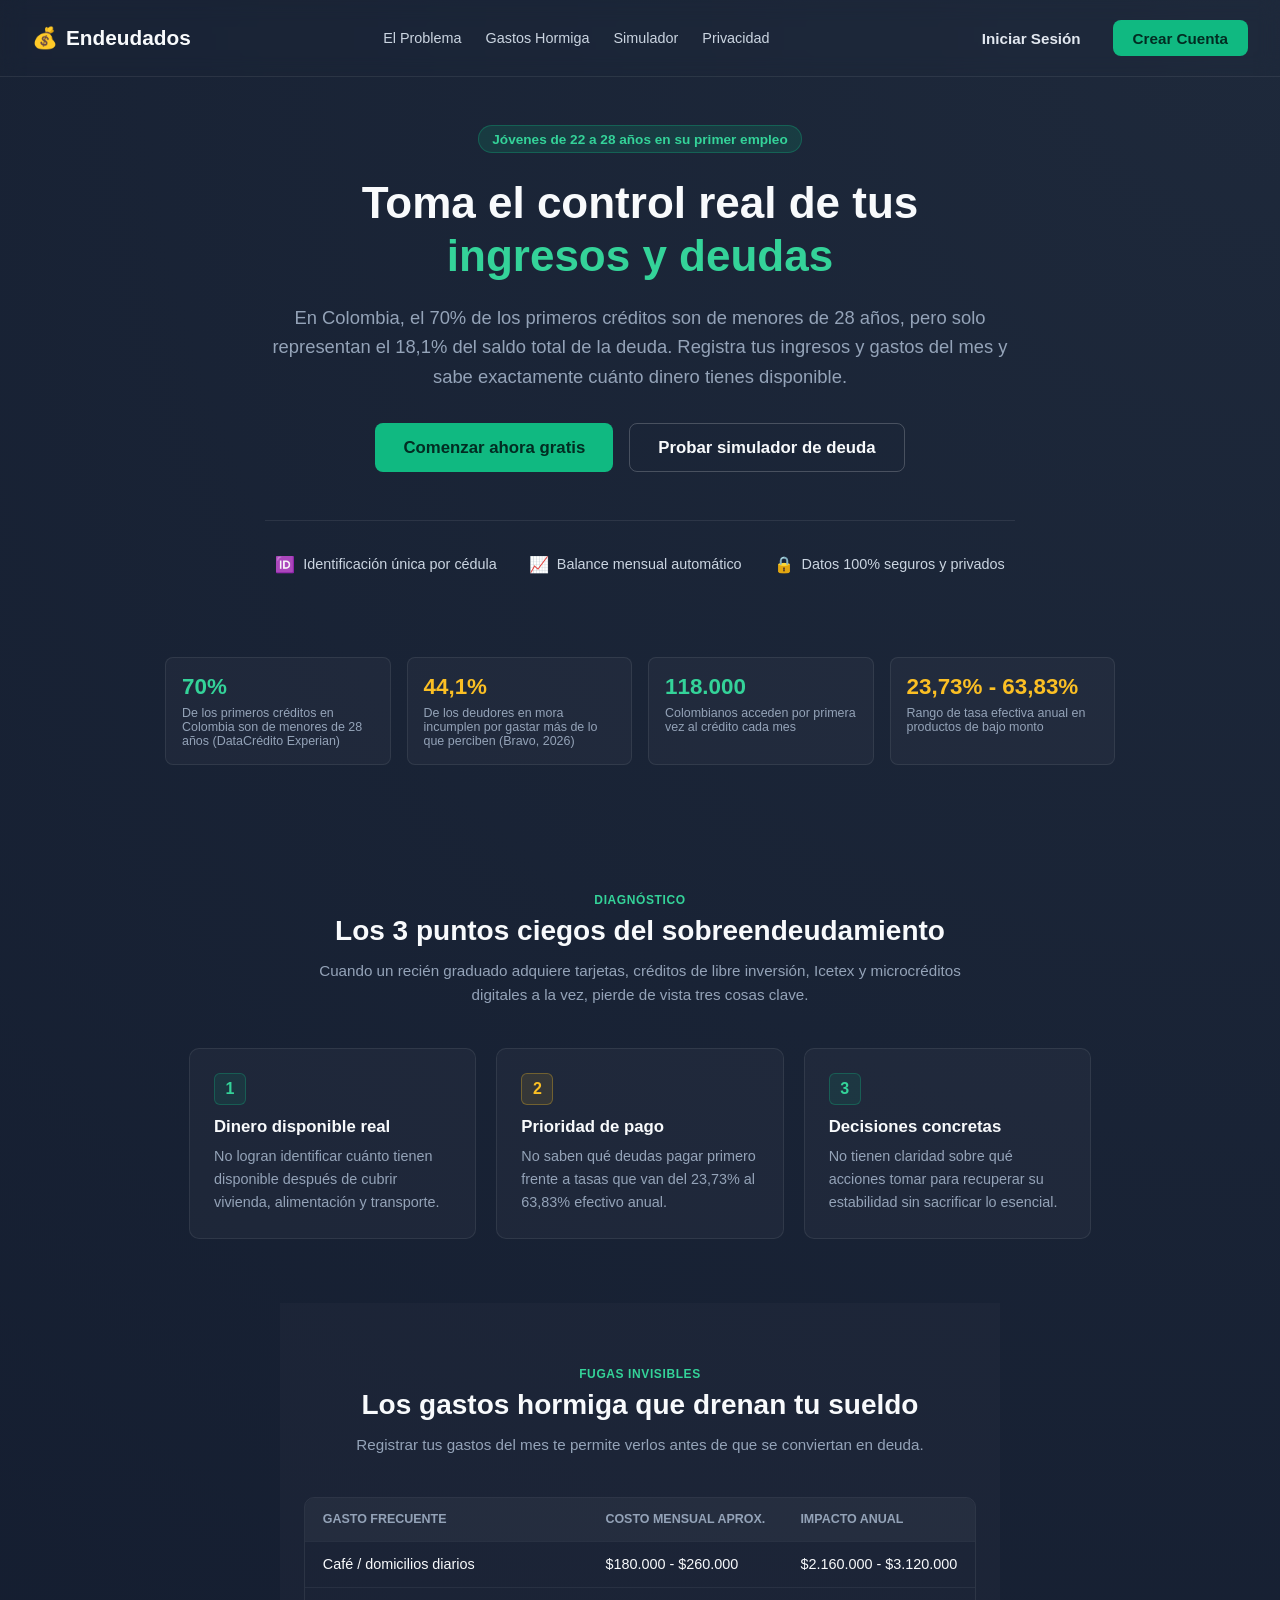
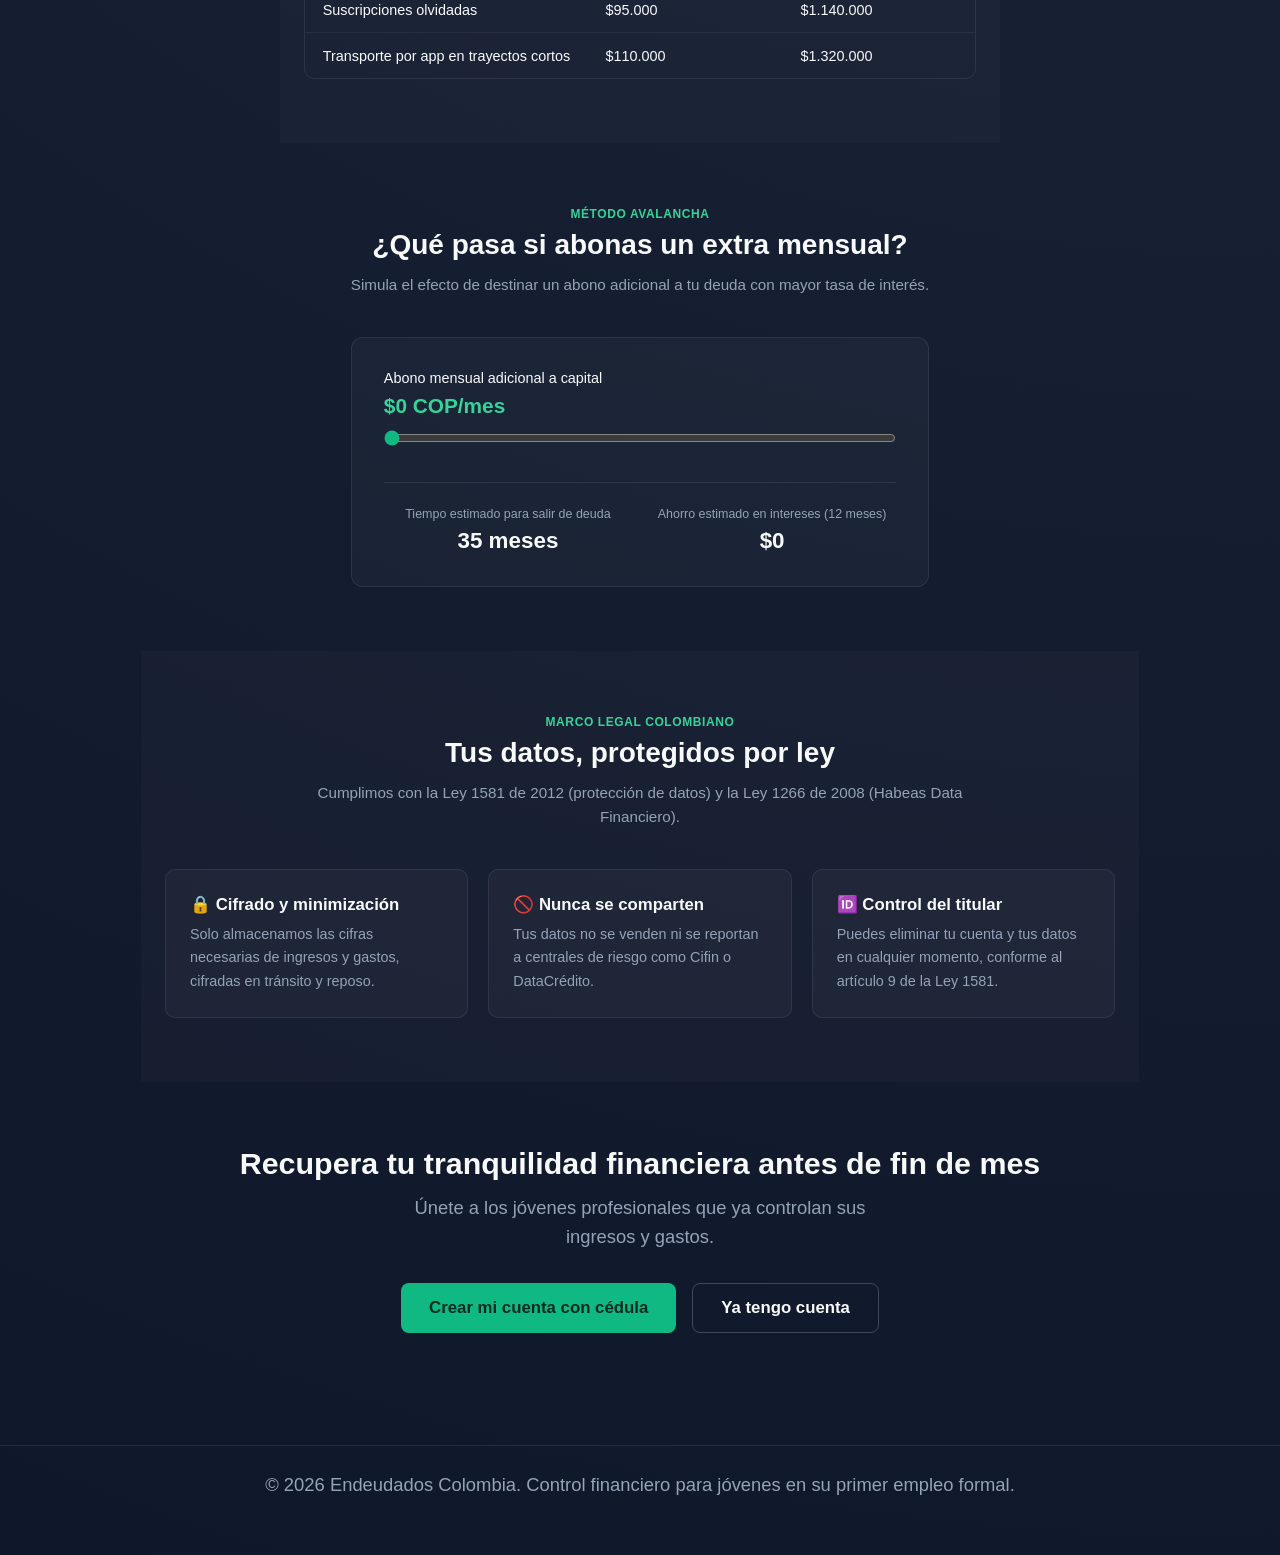
==== index.html @ baa85e95 "archivo auth.js" ====
<!DOCTYPE html>
<html lang="es">
<head>
  <meta charset="UTF-8">
  <meta name="viewport" content="width=device-width, initial-scale=1.0">
  <title>Endeudados - Control de Finanzas Personales</title>
  <link rel="stylesheet" href="styles.css">
</head>
<body>

  <!-- Barra de navegación superior -->
  <header class="navbar">
    <div class="logo">
      <span class="logo-icon">💰</span>
      <span class="logo-text">Endeudados</span>
    </div>
    <nav class="nav-links">
      <a href="#problema">El Problema</a>
      <a href="#gastos-hormiga">Gastos Hormiga</a>
      <a href="#simulador">Simulador</a>
      <a href="#seguridad">Privacidad</a>
    </nav>
    <div class="nav-buttons">
      <a href="login.html" class="btn btn-secondary">Iniciar Sesión</a>
      <a href="login.html" class="btn btn-primary">Crear Cuenta</a>
    </div>
  </header>

  <!-- Hero / Pantalla de bienvenida -->
  <main class="hero-section">
    <div class="hero-content">
      <span class="badge">Jóvenes de 22 a 28 años en su primer empleo</span>
      <h1>Toma el control real de tus <span class="highlight">ingresos y deudas</span></h1>
      <p>En Colombia, el 70% de los primeros créditos son de menores de 28 años, pero solo representan el 18,1% del saldo total de la deuda. Registra tus ingresos y gastos del mes y sabe exactamente cuánto dinero tienes disponible.</p>

      <div class="hero-actions">
        <a href="login.html" class="btn btn-primary btn-large">Comenzar ahora gratis</a>
        <a href="#simulador" class="btn btn-outline btn-large">Probar simulador de deuda</a>
      </div>

      <div class="features-preview">
        <div class="feature-item">
          <span class="feature-icon">🆔</span>
          <p>Identificación única por cédula</p>
        </div>
        <div class="feature-item">
          <span class="feature-icon">📈</span>
          <p>Balance mensual automático</p>
        </div>
        <div class="feature-item">
          <span class="feature-icon">🔒</span>
          <p>Datos 100% seguros y privados</p>
        </div>
      </div>
    </div>
  </main>

  <!-- Estadísticas de contexto -->
  <section class="stats-section">
    <div class="stats-grid">
      <div class="stat-box">
        <span class="stat-num">70%</span>
        <span class="stat-label">De los primeros créditos en Colombia son de menores de 28 años (DataCrédito Experian)</span>
      </div>
      <div class="stat-box">
        <span class="stat-num amber">44,1%</span>
        <span class="stat-label">De los deudores en mora incumplen por gastar más de lo que perciben (Bravo, 2026)</span>
      </div>
      <div class="stat-box">
        <span class="stat-num">118.000</span>
        <span class="stat-label">Colombianos acceden por primera vez al crédito cada mes</span>
      </div>
      <div class="stat-box">
        <span class="stat-num amber">23,73% - 63,83%</span>
        <span class="stat-label">Rango de tasa efectiva anual en productos de bajo monto</span>
      </div>
    </div>
  </section>

  <!-- El Problema: Puntos Ciegos -->
  <section id="problema" class="content-section">
    <div class="section-header">
      <span class="eyebrow">Diagnóstico</span>
      <h2>Los 3 puntos ciegos del sobreendeudamiento</h2>
      <p>Cuando un recién graduado adquiere tarjetas, créditos de libre inversión, Icetex y microcréditos digitales a la vez, pierde de vista tres cosas clave.</p>
    </div>

    <div class="cards-grid">
      <div class="info-card">
        <span class="card-number">1</span>
        <h3>Dinero disponible real</h3>
        <p>No logran identificar cuánto tienen disponible después de cubrir vivienda, alimentación y transporte.</p>
      </div>
      <div class="info-card">
        <span class="card-number amber">2</span>
        <h3>Prioridad de pago</h3>
        <p>No saben qué deudas pagar primero frente a tasas que van del 23,73% al 63,83% efectivo anual.</p>
      </div>
      <div class="info-card">
        <span class="card-number">3</span>
        <h3>Decisiones concretas</h3>
        <p>No tienen claridad sobre qué acciones tomar para recuperar su estabilidad sin sacrificar lo esencial.</p>
      </div>
    </div>
  </section>

  <!-- Gastos Hormiga -->
  <section id="gastos-hormiga" class="content-section alt-bg">
    <div class="section-header">
      <span class="eyebrow">Fugas invisibles</span>
      <h2>Los gastos hormiga que drenan tu sueldo</h2>
      <p>Registrar tus gastos del mes te permite verlos antes de que se conviertan en deuda.</p>
    </div>

    <div class="table-wrapper">
      <table class="hormiga-table">
        <thead>
          <tr>
            <th>Gasto frecuente</th>
            <th>Costo mensual aprox.</th>
            <th>Impacto anual</th>
          </tr>
        </thead>
        <tbody>
          <tr>
            <td>Café / domicilios diarios</td>
            <td>$180.000 - $260.000</td>
            <td>$2.160.000 - $3.120.000</td>
          </tr>
          <tr>
            <td>Suscripciones olvidadas</td>
            <td>$95.000</td>
            <td>$1.140.000</td>
          </tr>
          <tr>
            <td>Transporte por app en trayectos cortos</td>
            <td>$110.000</td>
            <td>$1.320.000</td>
          </tr>
        </tbody>
      </table>
    </div>
  </section>

  <!-- Simulador -->
  <section id="simulador" class="content-section">
    <div class="section-header">
      <span class="eyebrow">Método Avalancha</span>
      <h2>¿Qué pasa si abonas un extra mensual?</h2>
      <p>Simula el efecto de destinar un abono adicional a tu deuda con mayor tasa de interés.</p>
    </div>

    <div class="simulator-card">
      <div class="simulator-control">
        <label for="abono-extra">Abono mensual adicional a capital</label>
        <span id="abono-valor" class="simulator-value">$0 COP/mes</span>
        <input type="range" id="abono-extra" min="0" max="400000" step="25000" value="0">
      </div>

      <div class="simulator-results">
        <div class="result-box">
          <span class="result-label">Tiempo estimado para salir de deuda</span>
          <span id="resultado-meses" class="result-value">24 meses</span>
        </div>
        <div class="result-box">
          <span class="result-label">Ahorro estimado en intereses (12 meses)</span>
          <span id="resultado-ahorro" class="result-value">$0</span>
        </div>
      </div>
    </div>
  </section>

  <!-- Privacidad -->
  <section id="seguridad" class="content-section alt-bg">
    <div class="section-header">
      <span class="eyebrow">Marco legal colombiano</span>
      <h2>Tus datos, protegidos por ley</h2>
      <p>Cumplimos con la Ley 1581 de 2012 (protección de datos) y la Ley 1266 de 2008 (Habeas Data Financiero).</p>
    </div>

    <div class="cards-grid">
      <div class="info-card">
        <h3>🔒 Cifrado y minimización</h3>
        <p>Solo almacenamos las cifras necesarias de ingresos y gastos, cifradas en tránsito y reposo.</p>
      </div>
      <div class="info-card">
        <h3>🚫 Nunca se comparten</h3>
        <p>Tus datos no se venden ni se reportan a centrales de riesgo como Cifin o DataCrédito.</p>
      </div>
      <div class="info-card">
        <h3>🆔 Control del titular</h3>
        <p>Puedes eliminar tu cuenta y tus datos en cualquier momento, conforme al artículo 9 de la Ley 1581.</p>
      </div>
    </div>
  </section>

  <!-- CTA final -->
  <section class="cta-section">
    <h2>Recupera tu tranquilidad financiera antes de fin de mes</h2>
    <p>Únete a los jóvenes profesionales que ya controlan sus ingresos y gastos.</p>
    <div class="hero-actions">
      <a href="login.html" class="btn btn-primary btn-large">Crear mi cuenta con cédula</a>
      <a href="login.html" class="btn btn-outline btn-large">Ya tengo cuenta</a>
    </div>
  </section>

  <!-- Footer -->
  <footer class="footer">
    <p>© 2026 Endeudados Colombia. Control financiero para jóvenes en su primer empleo formal.</p>
  </footer>

  <script src="js/index.js"></script>
</body>
</html>
---- styles.css ----
* {
  margin: 0;
  padding: 0;
  box-sizing: border-box;
  font-family: -apple-system, BlinkMacSystemFont, "Segoe UI", Roboto, Oxygen, Ubuntu, Cantarell, sans-serif;
}

body {
  background: radial-gradient(circle at top right, #1e293b, #0f172a);
  color: #f8fafc;
  min-height: 100vh;
  display: flex;
  flex-direction: column;
}

/* Barra de navegación */
.navbar {
  display: flex;
  justify-content: space-between;
  align-items: center;
  padding: 1.25rem 2rem;
  border-bottom: 1px solid rgba(255, 255, 255, 0.08);
  backdrop-filter: blur(10px);
}

.logo {
  display: flex;
  align-items: center;
  gap: 0.5rem;
  font-weight: 700;
  font-size: 1.3rem;
  color: #f8fafc;
}

.nav-buttons {
  display: flex;
  gap: 0.75rem;
}

/* Botones */
.btn {
  padding: 0.6rem 1.25rem;
  border-radius: 8px;
  font-weight: 600;
  cursor: pointer;
  border: none;
  transition: all 0.2s ease;
  font-size: 0.95rem;
}

.btn-primary {
  background-color: #10b981;
  color: #022c22;
}

.btn-primary:hover {
  background-color: #34d399;
  transform: translateY(-1px);
}

.btn-secondary {
  background-color: transparent;
  color: #e2e8f0;
}

.btn-secondary:hover {
  background-color: rgba(255, 255, 255, 0.05);
}

.btn-outline {
  background-color: transparent;
  border: 1px solid rgba(255, 255, 255, 0.2);
  color: #f8fafc;
}

.btn-outline:hover {
  border-color: #10b981;
  color: #10b981;
}

.btn-large {
  padding: 0.85rem 1.75rem;
  font-size: 1.05rem;
}

.btn-full {
  width: 100%;
  margin-top: 1rem;
}

/* Hero Section */
.hero-section {
  flex: 1;
  display: flex;
  justify-content: center;
  align-items: center;
  text-align: center;
  padding: 3rem 1.5rem;
}

.hero-content {
  max-width: 750px;
}

.badge {
  display: inline-block;
  background: rgba(16, 185, 129, 0.15);
  color: #34d399;
  border: 1px solid rgba(16, 185, 129, 0.3);
  padding: 0.35rem 0.85rem;
  border-radius: 50px;
  font-size: 0.85rem;
  font-weight: 600;
  margin-bottom: 1.5rem;
}

h1 {
  font-size: 2.75rem;
  line-height: 1.2;
  margin-bottom: 1.25rem;
  font-weight: 800;
}

.highlight {
  color: #34d399;
}

p {
  color: #94a3b8;
  font-size: 1.15rem;
  line-height: 1.6;
  margin-bottom: 2rem;
}

.hero-actions {
  display: flex;
  gap: 1rem;
  justify-content: center;
  margin-bottom: 3rem;
  flex-wrap: wrap;
}

/* Features preview */
.features-preview {
  display: flex;
  justify-content: center;
  gap: 2rem;
  border-top: 1px solid rgba(255, 255, 255, 0.08);
  padding-top: 2rem;
  flex-wrap: wrap;
}

.feature-item {
  display: flex;
  align-items: center;
  gap: 0.5rem;
}

.feature-item p {
  font-size: 0.9rem;
  margin: 0;
  color: #cbd5e1;
}

/* Modal de Autenticación */
.modal-overlay {
  position: fixed;
  top: 0;
  left: 0;
  width: 100%;
  height: 100%;
  background: rgba(0, 0, 0, 0.7);
  backdrop-filter: blur(5px);
  display: flex;
  justify-content: center;
  align-items: center;
  z-index: 100;
}

.modal-card {
  background: #1e293b;
  border: 1px solid rgba(255, 255, 255, 0.1);
  padding: 2rem;
  border-radius: 12px;
  width: 100%;
  max-width: 420px;
  position: relative;
  box-shadow: 0 20px 25px -5px rgba(0, 0, 0, 0.5);
}

.btn-close {
  position: absolute;
  top: 1rem;
  right: 1.2rem;
  background: transparent;
  border: none;
  color: #94a3b8;
  font-size: 1.5rem;
  cursor: pointer;
}

.modal-tabs {
  display: flex;
  border-bottom: 1px solid rgba(255, 255, 255, 0.1);
  margin-bottom: 1.5rem;
}

.tab-btn {
  flex: 1;
  background: transparent;
  border: none;
  padding: 0.75rem;
  color: #94a3b8;
  font-weight: 600;
  cursor: pointer;
  border-bottom: 2px solid transparent;
}

.tab-btn.active {
  color: #34d399;
  border-bottom-color: #34d399;
}

.form-group {
  margin-bottom: 1rem;
  text-align: left;
}

.form-group label {
  display: block;
  font-size: 0.85rem;
  color: #cbd5e1;
  margin-bottom: 0.4rem;
}

.form-group input {
  width: 100%;
  padding: 0.65rem 0.85rem;
  background: #0f172a;
  border: 1px solid rgba(255, 255, 255, 0.15);
  border-radius: 6px;
  color: #fff;
  outline: none;
}

.form-group input:focus {
  border-color: #34d399;
}

.error-msg {
  color: #f87171;
  font-size: 0.85rem;
  margin-top: 0.75rem;
  text-align: center;
}

.hidden {
  display: none !important;
}
/* Estilos para la página de login completa */
.auth-page {
  display: flex;
  justify-content: center;
  align-items: center;
  min-height: 100vh;
}

.auth-container {
  margin: auto;
}

.back-link {
  display: inline-block;
  color: #94a3b8;
  text-decoration: none;
  font-size: 0.85rem;
  margin-bottom: 1rem;
}

.back-link:hover {
  color: #34d399;
}

a.btn {
  text-decoration: none;
  display: inline-flex;
  align-items: center;
  justify-content: center;
}
/* Nav links */
.nav-links {
  display: none;
  gap: 1.5rem;
  font-size: 0.9rem;
}
.nav-links a { color: #cbd5e1; text-decoration: none; }
.nav-links a:hover { color: #34d399; }
@media (min-width: 900px) { .nav-links { display: flex; } }

/* Stats */
.stats-section { padding: 2rem 1.5rem 4rem; }
.stats-grid {
  display: grid;
  grid-template-columns: repeat(2, 1fr);
  gap: 1rem;
  max-width: 950px;
  margin: 0 auto;
}
@media (min-width: 768px) { .stats-grid { grid-template-columns: repeat(4, 1fr); } }
.stat-box {
  padding: 1rem;
  background: rgba(255,255,255,0.03);
  border: 1px solid rgba(255,255,255,0.08);
  border-radius: 8px;
}
.stat-num { display: block; font-size: 1.4rem; font-weight: 800; color: #34d399; }
.stat-num.amber { color: #fbbf24; }
.stat-label { font-size: 0.78rem; color: #94a3b8; display: block; margin-top: 0.4rem; }

/* Content sections */
.content-section { padding: 4rem 1.5rem; max-width: 950px; margin: 0 auto; }
.alt-bg { background: rgba(255,255,255,0.02); max-width: 100%; }
.alt-bg > * { max-width: 950px; margin-left: auto; margin-right: auto; }
.section-header { text-align: center; max-width: 650px; margin: 0 auto 2.5rem; }
.eyebrow {
  display: block;
  font-size: 0.75rem;
  text-transform: uppercase;
  letter-spacing: 0.05em;
  color: #34d399;
  font-weight: 700;
  margin-bottom: 0.5rem;
}
.section-header h2 { font-size: 1.75rem; margin-bottom: 0.75rem; }
.section-header p { font-size: 0.95rem; margin-bottom: 0; }

/* Cards */
.cards-grid { display: grid; gap: 1.25rem; }
@media (min-width: 768px) { .cards-grid { grid-template-columns: repeat(3, 1fr); } }
.info-card {
  background: rgba(255,255,255,0.03);
  border: 1px solid rgba(255,255,255,0.08);
  border-radius: 10px;
  padding: 1.5rem;
}
.card-number {
  display: inline-flex;
  align-items: center;
  justify-content: center;
  width: 32px; height: 32px;
  background: rgba(16,185,129,0.1);
  border: 1px solid rgba(16,185,129,0.3);
  color: #34d399;
  border-radius: 6px;
  font-weight: 700;
  margin-bottom: 0.75rem;
}
.card-number.amber { background: rgba(251,191,36,0.1); border-color: rgba(251,191,36,0.3); color: #fbbf24; }
.info-card h3 { font-size: 1.05rem; margin-bottom: 0.5rem; }
.info-card p { font-size: 0.9rem; margin-bottom: 0; }

/* Tabla gastos hormiga */
.table-wrapper { overflow-x: auto; border: 1px solid rgba(255,255,255,0.08); border-radius: 10px; }
.hormiga-table { width: 100%; border-collapse: collapse; font-size: 0.9rem; }
.hormiga-table th, .hormiga-table td { padding: 0.9rem 1.1rem; text-align: left; }
.hormiga-table thead { background: rgba(255,255,255,0.04); font-size: 0.78rem; text-transform: uppercase; color: #94a3b8; }
.hormiga-table tbody tr { border-top: 1px solid rgba(255,255,255,0.06); }

/* Simulador */
.simulator-card {
  background: rgba(255,255,255,0.03);
  border: 1px solid rgba(255,255,255,0.08);
  border-radius: 12px;
  padding: 2rem;
}
.simulator-control label { display: block; font-size: 0.9rem; margin-bottom: 0.5rem; }
.simulator-value { display: block; font-size: 1.3rem; font-weight: 800; color: #34d399; margin-bottom: 0.75rem; }
.simulator-control input[type="range"] { width: 100%; accent-color: #10b981; }
.simulator-results {
  display: grid;
  grid-template-columns: 1fr 1fr;
  gap: 1rem;
  margin-top: 2rem;
  padding-top: 1.5rem;
  border-top: 1px solid rgba(255,255,255,0.08);
}
.result-box { text-align: center; }
.result-label { display: block; font-size: 0.78rem; color: #94a3b8; margin-bottom: 0.4rem; }
.result-value { font-size: 1.4rem; font-weight: 800; color: #f8fafc; }

/* CTA final */
.cta-section { text-align: center; padding: 4rem 1.5rem; }
.cta-section h2 { font-size: 1.9rem; margin-bottom: 0.75rem; }
.cta-section p { max-width: 500px; margin: 0 auto 2rem; }

/* Footer */
.footer {
  text-align: center;
  padding: 1.5rem;
  font-size: 0.8rem;
  color: #94a3b8;
  border-top: 1px solid rgba(255,255,255,0.08);
}
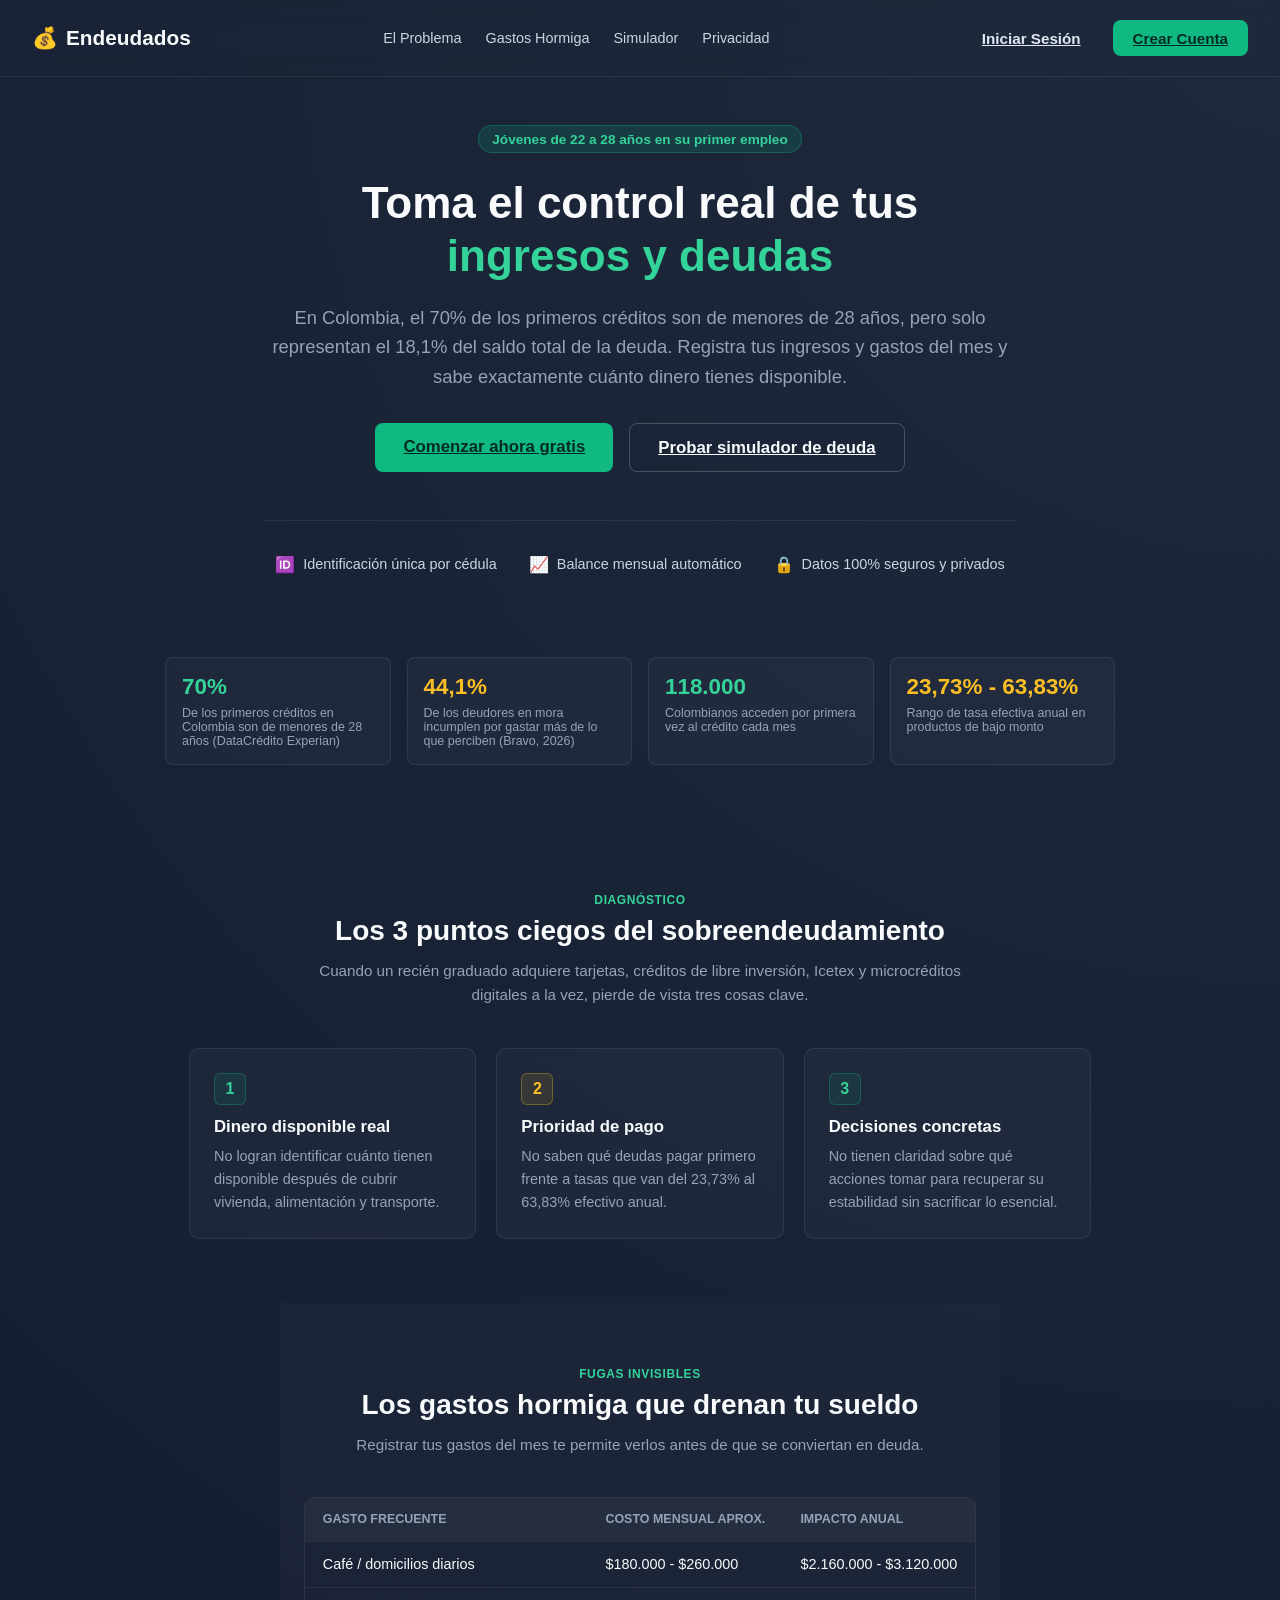
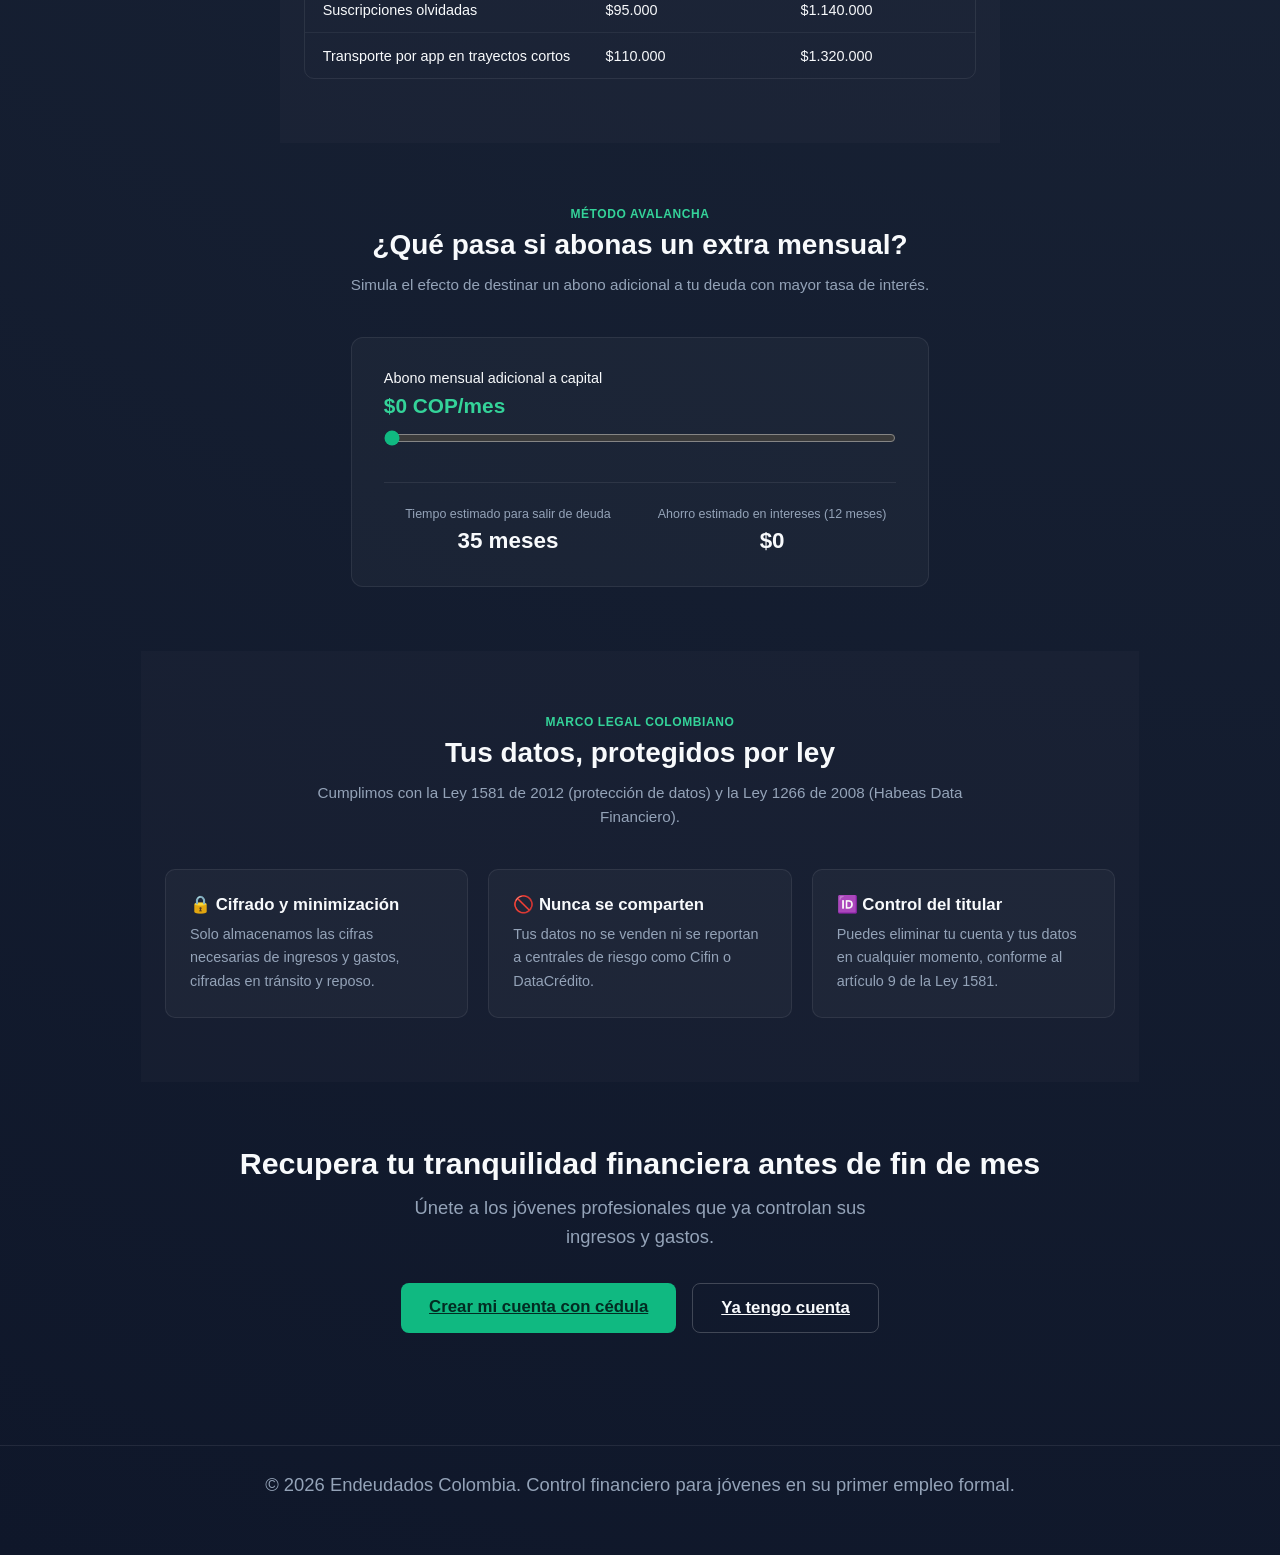
==== commit 8b79a108: "Mejor Estructura" ====
--- a/index.html
+++ b/index.html
@@ -4,7 +4,7 @@
   <meta charset="UTF-8">
   <meta name="viewport" content="width=device-width, initial-scale=1.0">
   <title>Endeudados - Control de Finanzas Personales</title>
-  <link rel="stylesheet" href="styles.css">
+  <link rel="stylesheet" href="index.css">
 </head>
 <body>
 
@@ -21,8 +21,8 @@
       <a href="#seguridad">Privacidad</a>
     </nav>
     <div class="nav-buttons">
-      <a href="login.html" class="btn btn-secondary">Iniciar Sesión</a>
-      <a href="login.html" class="btn btn-primary">Crear Cuenta</a>
+      <a href="LoginRegistro/loRe.html" class="btn btn-secondary">Iniciar Sesión</a>
+      <a href="LoginRegistro/loRe.html" class="btn btn-primary">Crear Cuenta</a>
     </div>
   </header>
 
@@ -34,7 +34,7 @@
       <p>En Colombia, el 70% de los primeros créditos son de menores de 28 años, pero solo representan el 18,1% del saldo total de la deuda. Registra tus ingresos y gastos del mes y sabe exactamente cuánto dinero tienes disponible.</p>
 
       <div class="hero-actions">
-        <a href="login.html" class="btn btn-primary btn-large">Comenzar ahora gratis</a>
+        <a href="LoginRegistro/loRe.html" class="btn btn-primary btn-large">Comenzar ahora gratis</a>
         <a href="#simulador" class="btn btn-outline btn-large">Probar simulador de deuda</a>
       </div>
 
@@ -199,8 +199,8 @@
     <h2>Recupera tu tranquilidad financiera antes de fin de mes</h2>
     <p>Únete a los jóvenes profesionales que ya controlan sus ingresos y gastos.</p>
     <div class="hero-actions">
-      <a href="login.html" class="btn btn-primary btn-large">Crear mi cuenta con cédula</a>
-      <a href="login.html" class="btn btn-outline btn-large">Ya tengo cuenta</a>
+      <a href="LoginRegistro/loRe.html" class="btn btn-primary btn-large">Crear mi cuenta con cédula</a>
+      <a href="LoginRegistro/loRe.html" class="btn btn-outline btn-large">Ya tengo cuenta</a>
     </div>
   </section>
 
@@ -209,6 +209,6 @@
     <p>© 2026 Endeudados Colombia. Control financiero para jóvenes en su primer empleo formal.</p>
   </footer>
 
-  <script src="js/index.js"></script>
+  <script src="index.js"></script>
 </body>
 </html>
--- a/index.css
+++ b/index.css
@@ -0,0 +1,374 @@
+* {
+  margin: 0;
+  padding: 0;
+  box-sizing: border-box;
+  font-family: -apple-system, BlinkMacSystemFont, "Segoe UI", Roboto, Oxygen, Ubuntu, Cantarell, sans-serif;
+}
+
+body {
+  background: radial-gradient(circle at top right, #1e293b, #0f172a);
+  color: #f8fafc;
+  min-height: 100vh;
+  display: flex;
+  flex-direction: column;
+}
+
+/* Barra de navegación */
+.navbar {
+  display: flex;
+  justify-content: space-between;
+  align-items: center;
+  padding: 1.25rem 2rem;
+  border-bottom: 1px solid rgba(255, 255, 255, 0.08);
+  backdrop-filter: blur(10px);
+}
+
+.logo {
+  display: flex;
+  align-items: center;
+  gap: 0.5rem;
+  font-weight: 700;
+  font-size: 1.3rem;
+  color: #f8fafc;
+}
+
+.nav-buttons {
+  display: flex;
+  gap: 0.75rem;
+}
+
+/* Botones */
+.btn {
+  padding: 0.6rem 1.25rem;
+  border-radius: 8px;
+  font-weight: 600;
+  cursor: pointer;
+  border: none;
+  transition: all 0.2s ease;
+  font-size: 0.95rem;
+}
+
+.btn-primary {
+  background-color: #10b981;
+  color: #022c22;
+}
+
+.btn-primary:hover {
+  background-color: #34d399;
+  transform: translateY(-1px);
+}
+
+.btn-secondary {
+  background-color: transparent;
+  color: #e2e8f0;
+}
+
+.btn-secondary:hover {
+  background-color: rgba(255, 255, 255, 0.05);
+}
+
+.btn-outline {
+  background-color: transparent;
+  border: 1px solid rgba(255, 255, 255, 0.2);
+  color: #f8fafc;
+}
+
+.btn-outline:hover {
+  border-color: #10b981;
+  color: #10b981;
+}
+
+.btn-large {
+  padding: 0.85rem 1.75rem;
+  font-size: 1.05rem;
+}
+
+.btn-full {
+  width: 100%;
+  margin-top: 1rem;
+}
+
+/* Hero Section */
+.hero-section {
+  flex: 1;
+  display: flex;
+  justify-content: center;
+  align-items: center;
+  text-align: center;
+  padding: 3rem 1.5rem;
+}
+
+.hero-content {
+  max-width: 750px;
+}
+
+.badge {
+  display: inline-block;
+  background: rgba(16, 185, 129, 0.15);
+  color: #34d399;
+  border: 1px solid rgba(16, 185, 129, 0.3);
+  padding: 0.35rem 0.85rem;
+  border-radius: 50px;
+  font-size: 0.85rem;
+  font-weight: 600;
+  margin-bottom: 1.5rem;
+}
+
+h1 {
+  font-size: 2.75rem;
+  line-height: 1.2;
+  margin-bottom: 1.25rem;
+  font-weight: 800;
+}
+
+.highlight {
+  color: #34d399;
+}
+
+p {
+  color: #94a3b8;
+  font-size: 1.15rem;
+  line-height: 1.6;
+  margin-bottom: 2rem;
+}
+
+.hero-actions {
+  display: flex;
+  gap: 1rem;
+  justify-content: center;
+  margin-bottom: 3rem;
+  flex-wrap: wrap;
+}
+
+/* Features preview */
+.features-preview {
+  display: flex;
+  justify-content: center;
+  gap: 2rem;
+  border-top: 1px solid rgba(255, 255, 255, 0.08);
+  padding-top: 2rem;
+  flex-wrap: wrap;
+}
+
+.feature-item {
+  display: flex;
+  align-items: center;
+  gap: 0.5rem;
+}
+
+.feature-item p {
+  font-size: 0.9rem;
+  margin: 0;
+  color: #cbd5e1;
+}
+
+/* Modal de Autenticación */
+.modal-overlay {
+  position: fixed;
+  top: 0;
+  left: 0;
+  width: 100%;
+  height: 100%;
+  background: rgba(0, 0, 0, 0.7);
+  backdrop-filter: blur(5px);
+  display: flex;
+  justify-content: center;
+  align-items: center;
+  z-index: 100;
+}
+
+.modal-card {
+  background: #1e293b;
+  border: 1px solid rgba(255, 255, 255, 0.1);
+  padding: 2rem;
+  border-radius: 12px;
+  width: 100%;
+  max-width: 420px;
+  position: relative;
+  box-shadow: 0 20px 25px -5px rgba(0, 0, 0, 0.5);
+}
+
+.btn-close {
+  position: absolute;
+  top: 1rem;
+  right: 1.2rem;
+  background: transparent;
+  border: none;
+  color: #94a3b8;
+  font-size: 1.5rem;
+  cursor: pointer;
+}
+
+.modal-tabs {
+  display: flex;
+  border-bottom: 1px solid rgba(255, 255, 255, 0.1);
+  margin-bottom: 1.5rem;
+}
+
+.tab-btn {
+  flex: 1;
+  background: transparent;
+  border: none;
+  padding: 0.75rem;
+  color: #94a3b8;
+  font-weight: 600;
+  cursor: pointer;
+  border-bottom: 2px solid transparent;
+}
+
+.tab-btn.active {
+  color: #34d399;
+  border-bottom-color: #34d399;
+}
+
+.form-group {
+  margin-bottom: 1rem;
+  text-align: left;
+}
+
+.form-group label {
+  display: block;
+  font-size: 0.85rem;
+  color: #cbd5e1;
+  margin-bottom: 0.4rem;
+}
+
+.form-group input {
+  width: 100%;
+  padding: 0.65rem 0.85rem;
+  background: #0f172a;
+  border: 1px solid rgba(255, 255, 255, 0.15);
+  border-radius: 6px;
+  color: #fff;
+  outline: none;
+}
+
+.form-group input:focus {
+  border-color: #34d399;
+}
+
+.error-msg {
+  color: #f87171;
+  font-size: 0.85rem;
+  margin-top: 0.75rem;
+  text-align: center;
+}
+
+.hidden {
+  display: none !important;
+}
+
+/* Nav links */
+.nav-links {
+  display: none;
+  gap: 1.5rem;
+  font-size: 0.9rem;
+}
+.nav-links a { color: #cbd5e1; text-decoration: none; }
+.nav-links a:hover { color: #34d399; }
+@media (min-width: 900px) { .nav-links { display: flex; } }
+
+/* Stats */
+.stats-section { padding: 2rem 1.5rem 4rem; }
+.stats-grid {
+  display: grid;
+  grid-template-columns: repeat(2, 1fr);
+  gap: 1rem;
+  max-width: 950px;
+  margin: 0 auto;
+}
+@media (min-width: 768px) { .stats-grid { grid-template-columns: repeat(4, 1fr); } }
+.stat-box {
+  padding: 1rem;
+  background: rgba(255,255,255,0.03);
+  border: 1px solid rgba(255,255,255,0.08);
+  border-radius: 8px;
+}
+.stat-num { display: block; font-size: 1.4rem; font-weight: 800; color: #34d399; }
+.stat-num.amber { color: #fbbf24; }
+.stat-label { font-size: 0.78rem; color: #94a3b8; display: block; margin-top: 0.4rem; }
+
+/* Content sections */
+.content-section { padding: 4rem 1.5rem; max-width: 950px; margin: 0 auto; }
+.alt-bg { background: rgba(255,255,255,0.02); max-width: 100%; }
+.alt-bg > * { max-width: 950px; margin-left: auto; margin-right: auto; }
+.section-header { text-align: center; max-width: 650px; margin: 0 auto 2.5rem; }
+.eyebrow {
+  display: block;
+  font-size: 0.75rem;
+  text-transform: uppercase;
+  letter-spacing: 0.05em;
+  color: #34d399;
+  font-weight: 700;
+  margin-bottom: 0.5rem;
+}
+.section-header h2 { font-size: 1.75rem; margin-bottom: 0.75rem; }
+.section-header p { font-size: 0.95rem; margin-bottom: 0; }
+
+/* Cards */
+.cards-grid { display: grid; gap: 1.25rem; }
+@media (min-width: 768px) { .cards-grid { grid-template-columns: repeat(3, 1fr); } }
+.info-card {
+  background: rgba(255,255,255,0.03);
+  border: 1px solid rgba(255,255,255,0.08);
+  border-radius: 10px;
+  padding: 1.5rem;
+}
+.card-number {
+  display: inline-flex;
+  align-items: center;
+  justify-content: center;
+  width: 32px; height: 32px;
+  background: rgba(16,185,129,0.1);
+  border: 1px solid rgba(16,185,129,0.3);
+  color: #34d399;
+  border-radius: 6px;
+  font-weight: 700;
+  margin-bottom: 0.75rem;
+}
+.card-number.amber { background: rgba(251,191,36,0.1); border-color: rgba(251,191,36,0.3); color: #fbbf24; }
+.info-card h3 { font-size: 1.05rem; margin-bottom: 0.5rem; }
+.info-card p { font-size: 0.9rem; margin-bottom: 0; }
+
+/* Tabla gastos hormiga */
+.table-wrapper { overflow-x: auto; border: 1px solid rgba(255,255,255,0.08); border-radius: 10px; }
+.hormiga-table { width: 100%; border-collapse: collapse; font-size: 0.9rem; }
+.hormiga-table th, .hormiga-table td { padding: 0.9rem 1.1rem; text-align: left; }
+.hormiga-table thead { background: rgba(255,255,255,0.04); font-size: 0.78rem; text-transform: uppercase; color: #94a3b8; }
+.hormiga-table tbody tr { border-top: 1px solid rgba(255,255,255,0.06); }
+
+/* Simulador */
+.simulator-card {
+  background: rgba(255,255,255,0.03);
+  border: 1px solid rgba(255,255,255,0.08);
+  border-radius: 12px;
+  padding: 2rem;
+}
+.simulator-control label { display: block; font-size: 0.9rem; margin-bottom: 0.5rem; }
+.simulator-value { display: block; font-size: 1.3rem; font-weight: 800; color: #34d399; margin-bottom: 0.75rem; }
+.simulator-control input[type="range"] { width: 100%; accent-color: #10b981; }
+.simulator-results {
+  display: grid;
+  grid-template-columns: 1fr 1fr;
+  gap: 1rem;
+  margin-top: 2rem;
+  padding-top: 1.5rem;
+  border-top: 1px solid rgba(255,255,255,0.08);
+}
+.result-box { text-align: center; }
+.result-label { display: block; font-size: 0.78rem; color: #94a3b8; margin-bottom: 0.4rem; }
+.result-value { font-size: 1.4rem; font-weight: 800; color: #f8fafc; }
+
+/* CTA final */
+.cta-section { text-align: center; padding: 4rem 1.5rem; }
+.cta-section h2 { font-size: 1.9rem; margin-bottom: 0.75rem; }
+.cta-section p { max-width: 500px; margin: 0 auto 2rem; }
+
+/* Footer */
+.footer {
+  text-align: center;
+  padding: 1.5rem;
+  font-size: 0.8rem;
+  color: #94a3b8;
+  border-top: 1px solid rgba(255,255,255,0.08);
+}
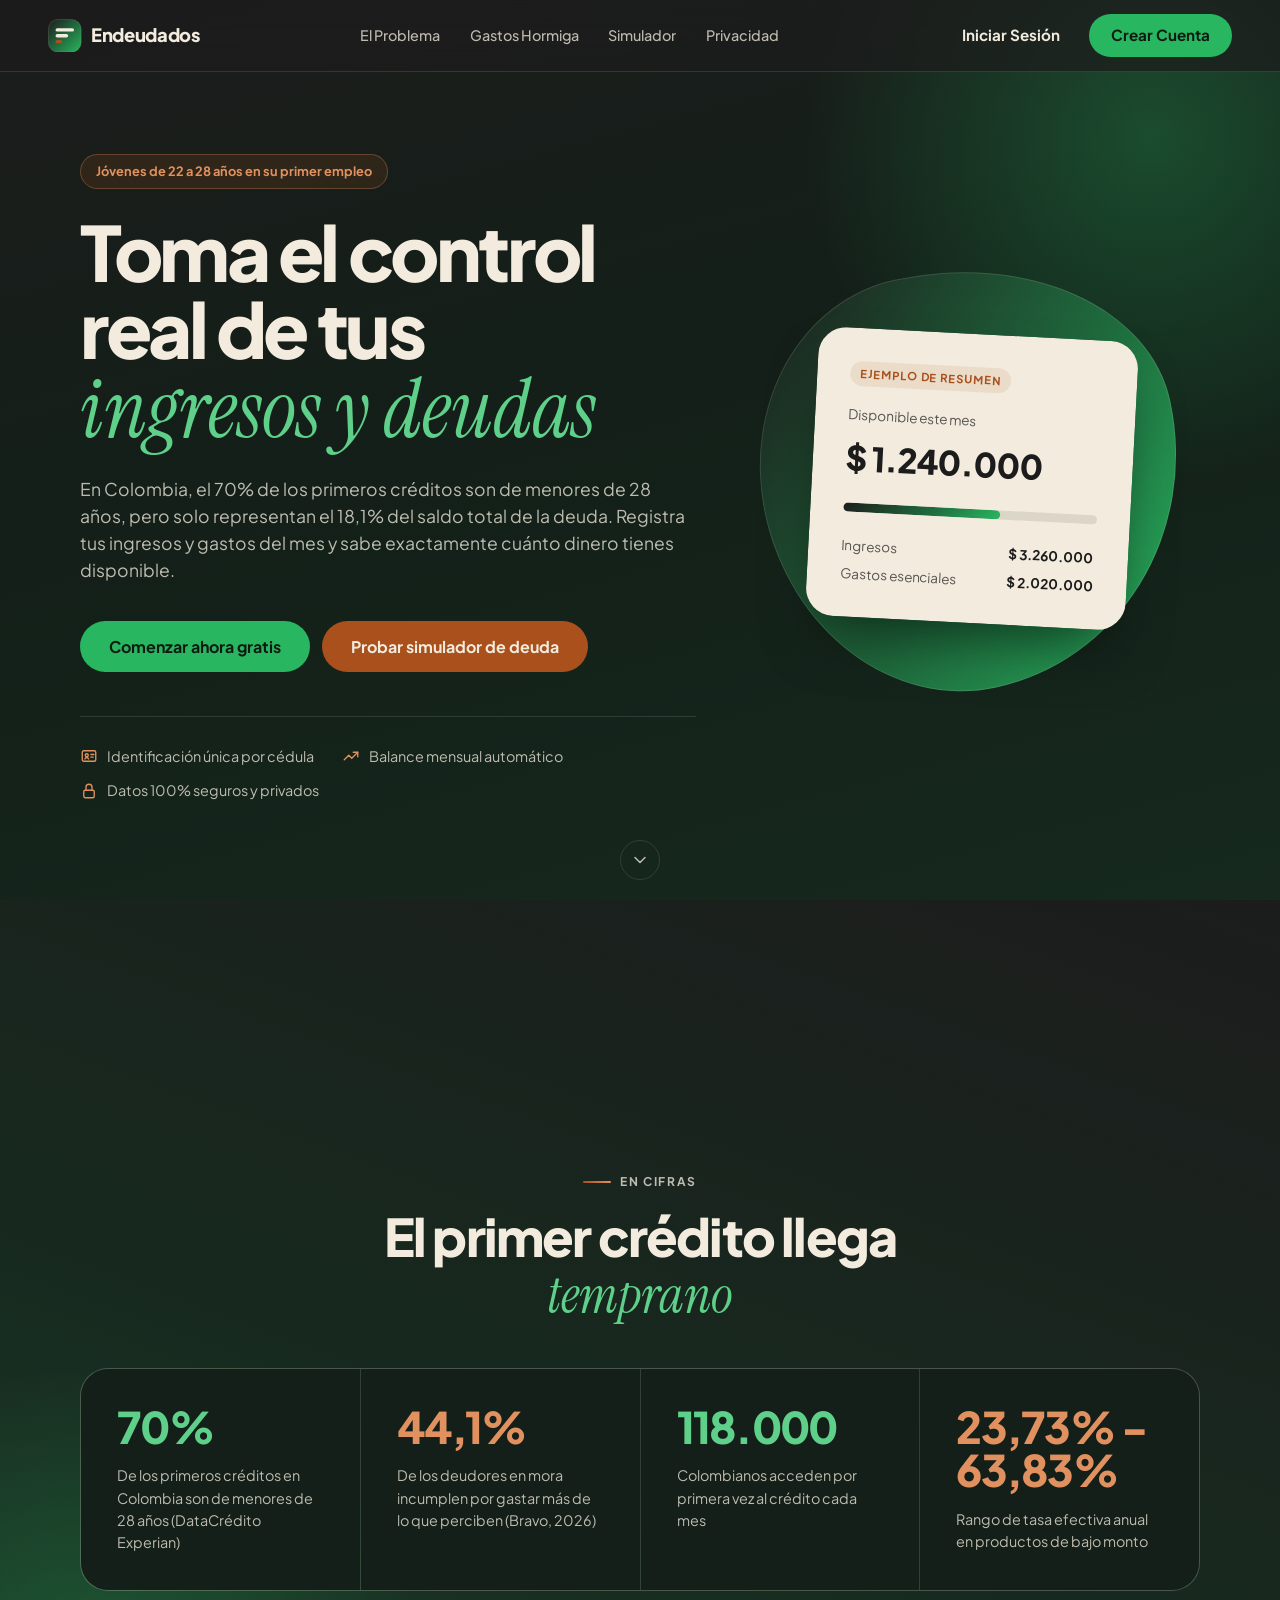
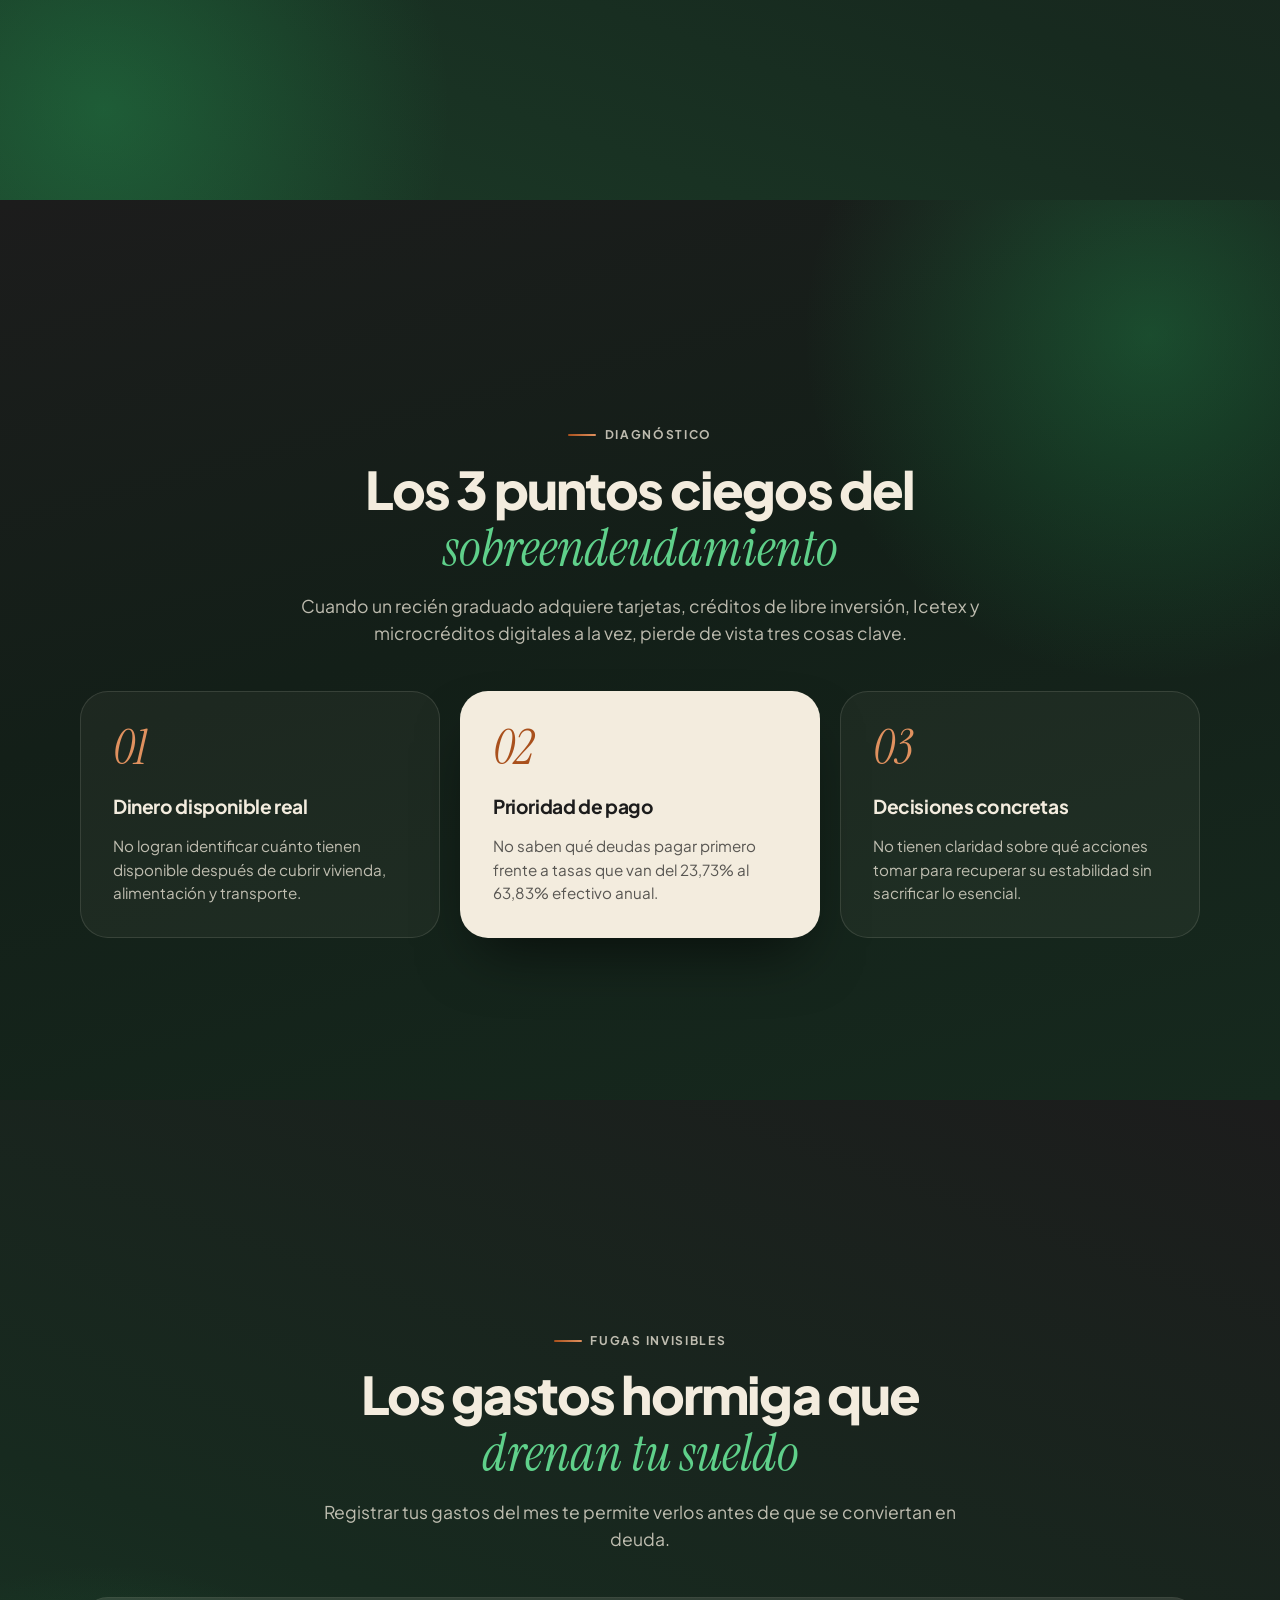
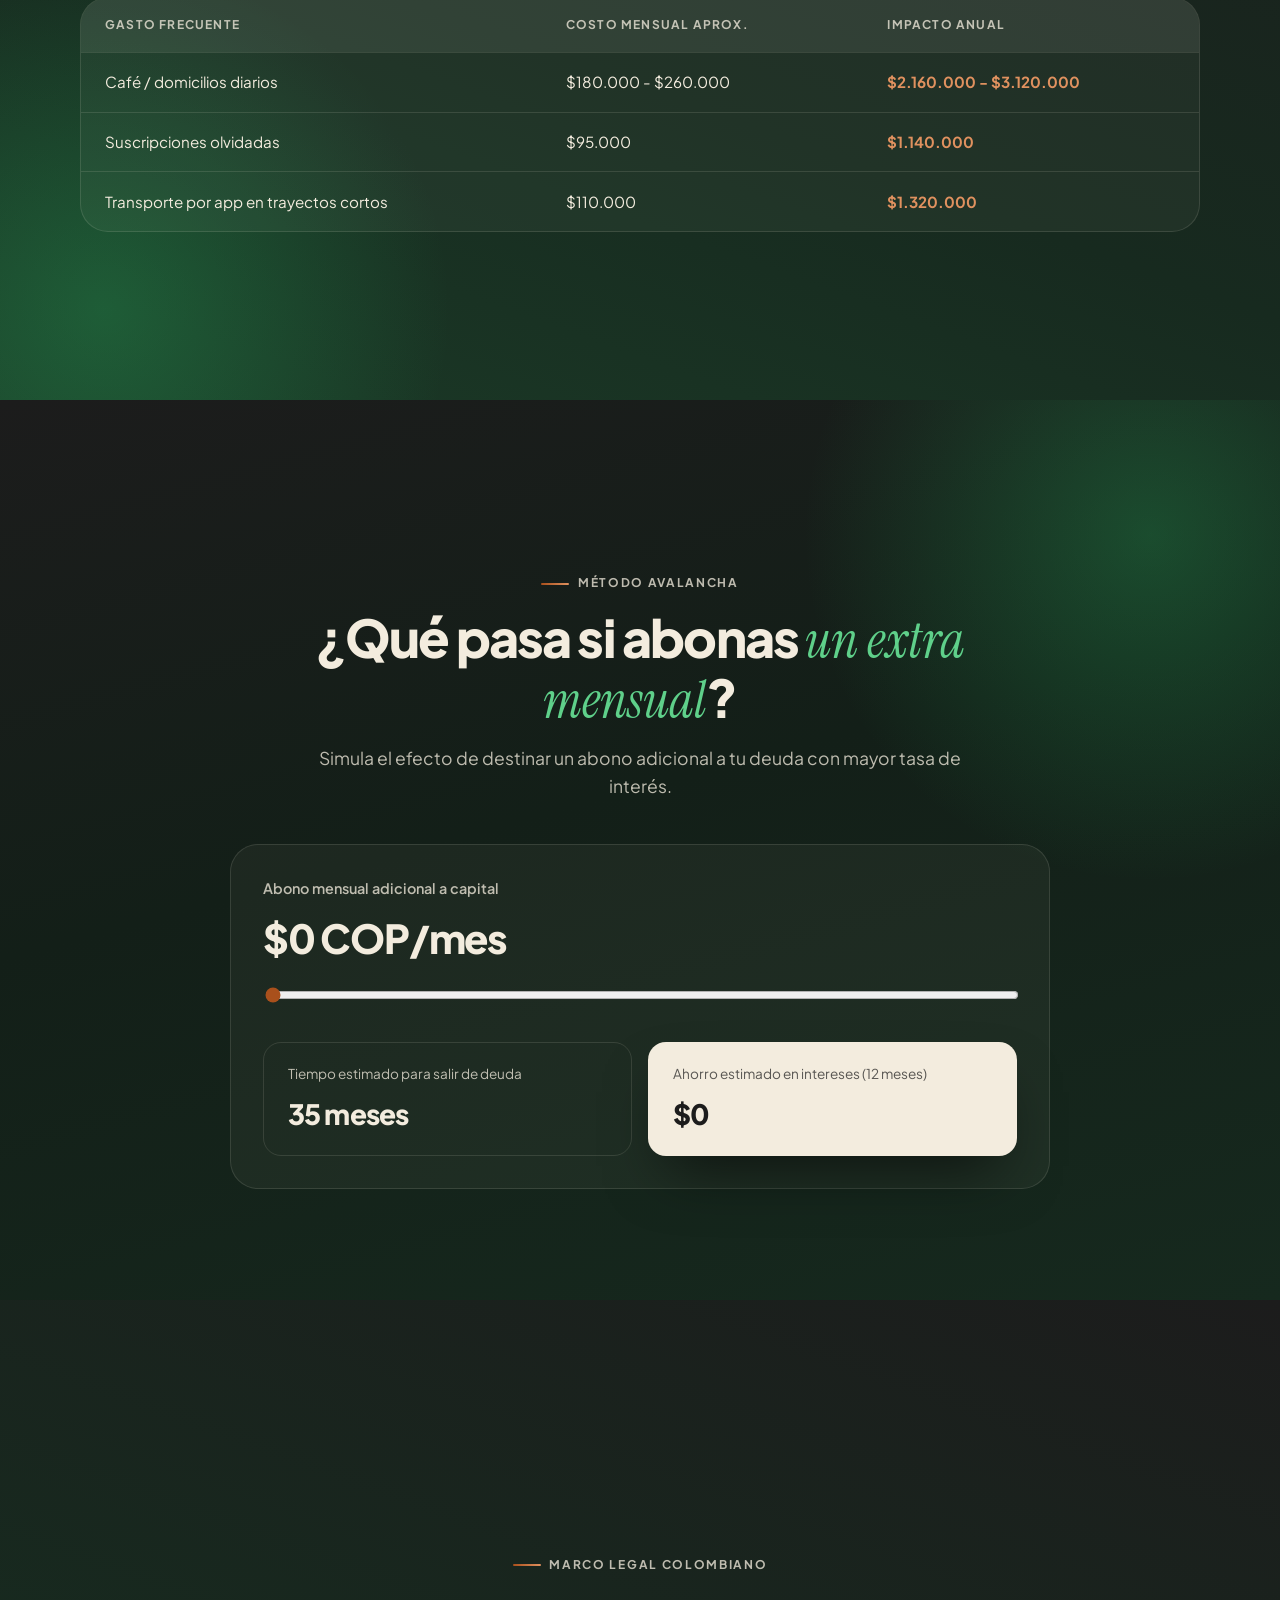
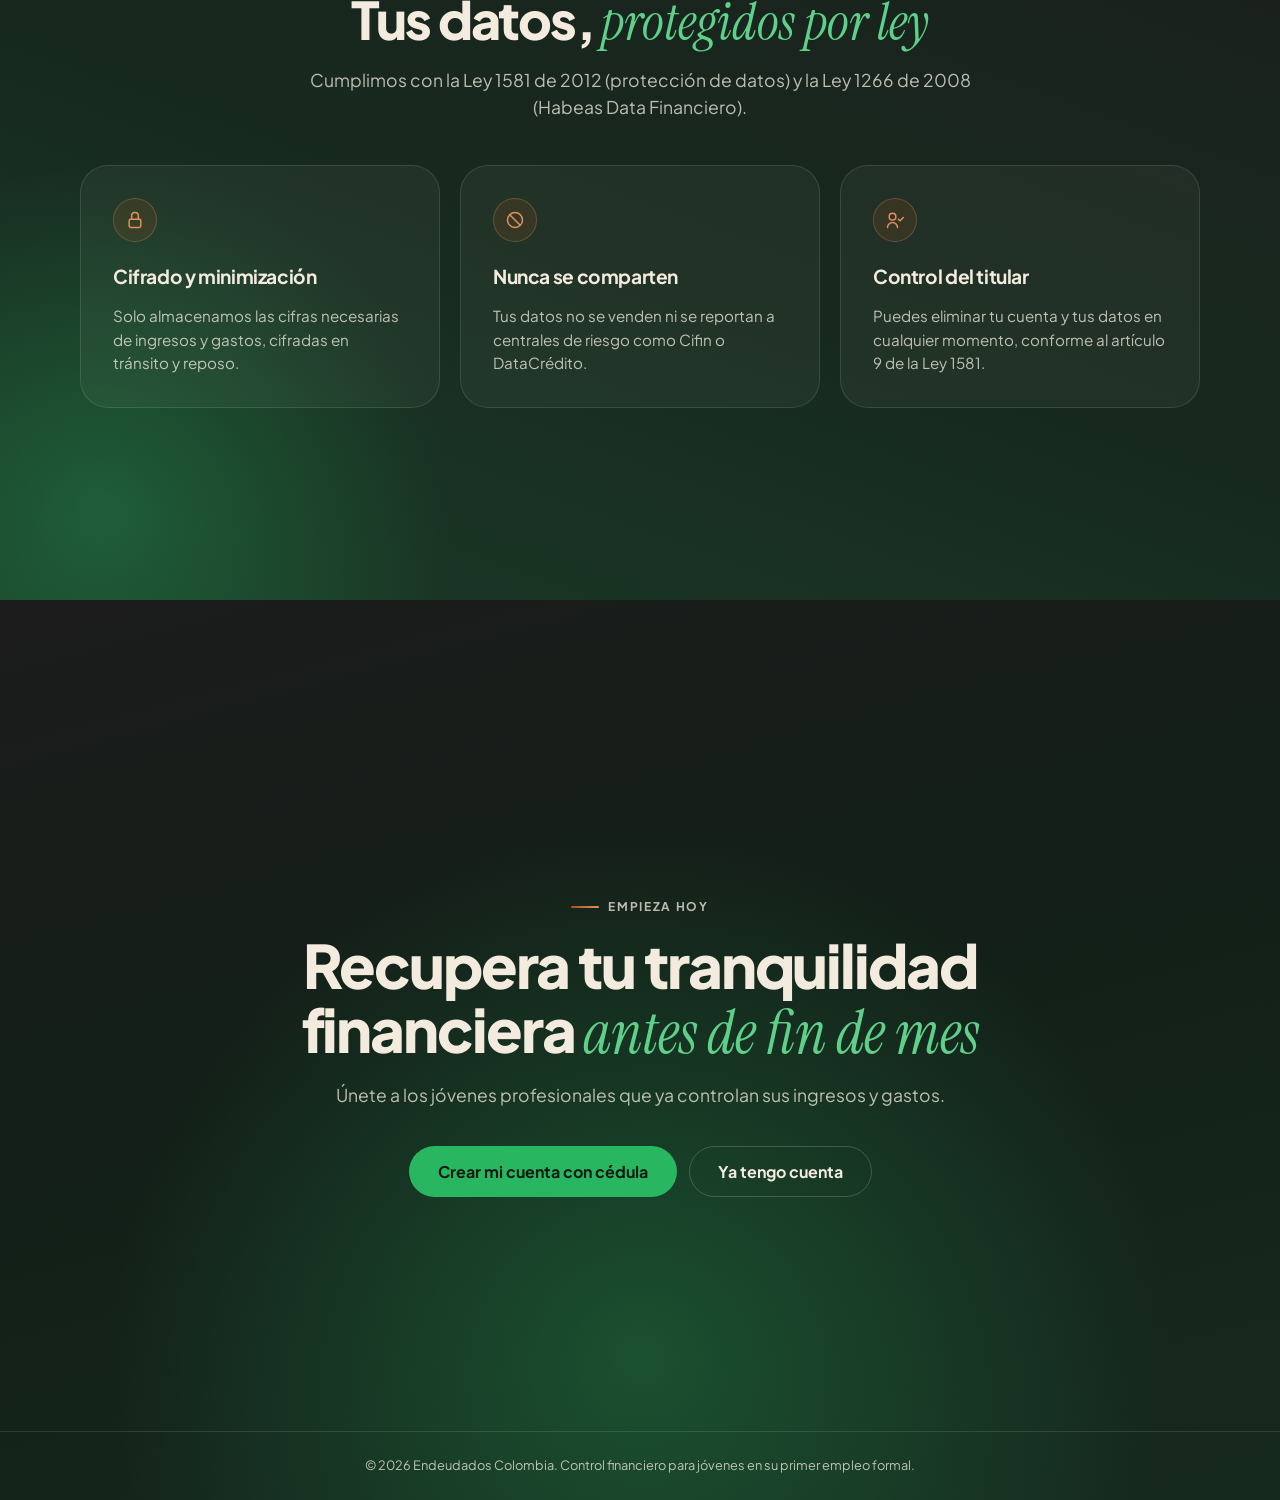
==== commit f3ccfb4d: "style(landing): rediseño con secciones de pantalla completa e iconos SVG Reemplaza los emojis por ic" ====
--- a/index.html
+++ b/index.html
@@ -1,213 +1,277 @@
 <!DOCTYPE html>
-<html lang="es">
+<html lang="es" class="snap-secciones">
 <head>
   <meta charset="UTF-8">
   <meta name="viewport" content="width=device-width, initial-scale=1.0">
   <title>Endeudados - Control de Finanzas Personales</title>
+  <link rel="preconnect" href="https://fonts.googleapis.com">
+  <link rel="preconnect" href="https://fonts.gstatic.com" crossorigin>
+  <link rel="stylesheet" href="https://fonts.googleapis.com/css2?family=Instrument+Serif:ital@0;1&family=Plus+Jakarta+Sans:wght@400;500;600;700;800&display=swap">
+  <link rel="stylesheet" href="shared/base.css">
   <link rel="stylesheet" href="index.css">
 </head>
 <body>
 
   <!-- Barra de navegación superior -->
   <header class="navbar">
-    <div class="logo">
-      <span class="logo-icon">💰</span>
-      <span class="logo-text">Endeudados</span>
-    </div>
-    <nav class="nav-links">
+    <a href="#inicio" class="logo">
+      <svg class="logo-marca" viewBox="0 0 40 40" aria-hidden="true">
+        <defs>
+          <linearGradient id="logo-degradado" x1="0" y1="0" x2="1" y2="1">
+            <stop offset="0" stop-color="#1C1C1C" />
+            <stop offset="1" stop-color="#28B660" />
+          </linearGradient>
+        </defs>
+        <rect x="0.5" y="0.5" width="39" height="39" rx="11.5" fill="url(#logo-degradado)" stroke="#F3ECDE" stroke-opacity="0.18" />
+        <rect x="9" y="11" width="22" height="4" rx="2" fill="#F3ECDE" />
+        <rect x="9" y="18" width="15" height="4" rx="2" fill="#F3ECDE" />
+        <rect x="9" y="25" width="8" height="4" rx="2" fill="#A9501C" />
+      </svg>
+      <span class="logo-texto">Endeudados</span>
+    </a>
+    <nav class="nav-links" aria-label="Secciones">
       <a href="#problema">El Problema</a>
       <a href="#gastos-hormiga">Gastos Hormiga</a>
       <a href="#simulador">Simulador</a>
       <a href="#seguridad">Privacidad</a>
     </nav>
     <div class="nav-buttons">
-      <a href="LoginRegistro/loRe.html" class="btn btn-secondary">Iniciar Sesión</a>
+      <a href="LoginRegistro/loRe.html" class="btn btn-ghost">Iniciar Sesión</a>
       <a href="LoginRegistro/loRe.html" class="btn btn-primary">Crear Cuenta</a>
     </div>
   </header>
 
-  <!-- Hero / Pantalla de bienvenida -->
-  <main class="hero-section">
-    <div class="hero-content">
-      <span class="badge">Jóvenes de 22 a 28 años en su primer empleo</span>
-      <h1>Toma el control real de tus <span class="highlight">ingresos y deudas</span></h1>
-      <p>En Colombia, el 70% de los primeros créditos son de menores de 28 años, pero solo representan el 18,1% del saldo total de la deuda. Registra tus ingresos y gastos del mes y sabe exactamente cuánto dinero tienes disponible.</p>
-
-      <div class="hero-actions">
-        <a href="LoginRegistro/loRe.html" class="btn btn-primary btn-large">Comenzar ahora gratis</a>
-        <a href="#simulador" class="btn btn-outline btn-large">Probar simulador de deuda</a>
-      </div>
-
-      <div class="features-preview">
-        <div class="feature-item">
-          <span class="feature-icon">🆔</span>
-          <p>Identificación única por cédula</p>
-        </div>
-        <div class="feature-item">
-          <span class="feature-icon">📈</span>
-          <p>Balance mensual automático</p>
-        </div>
-        <div class="feature-item">
-          <span class="feature-icon">🔒</span>
-          <p>Datos 100% seguros y privados</p>
-        </div>
-      </div>
-    </div>
+  <main>
+
+    <!-- Hero / Pantalla de bienvenida -->
+    <section id="inicio" class="seccion hero-section">
+      <div class="contenedor hero-grid">
+        <div class="hero-content">
+          <span class="badge">Jóvenes de 22 a 28 años en su primer empleo</span>
+          <h1 class="hero-titulo">Toma el control real de tus <span class="acento-serif">ingresos y deudas</span></h1>
+          <p class="texto-seccion">En Colombia, el 70% de los primeros créditos son de menores de 28 años, pero solo representan el 18,1% del saldo total de la deuda. Registra tus ingresos y gastos del mes y sabe exactamente cuánto dinero tienes disponible.</p>
+
+          <div class="hero-actions">
+            <a href="LoginRegistro/loRe.html" class="btn btn-primary btn-large">Comenzar ahora gratis</a>
+            <a href="#simulador" class="btn btn-secondary btn-large">Probar simulador de deuda</a>
+          </div>
+
+          <ul class="features-preview">
+            <li class="feature-item">
+              <svg class="icono" viewBox="0 0 24 24" aria-hidden="true"><rect x="3" y="5" width="18" height="14" rx="2" /><circle cx="9" cy="11" r="2" /><path d="M6.5 16c.6-1.3 1.5-2 2.5-2s1.9.7 2.5 2" /><path d="M14.5 10h4" /><path d="M14.5 13.5h3" /></svg>
+              <span>Identificación única por cédula</span>
+            </li>
+            <li class="feature-item">
+              <svg class="icono" viewBox="0 0 24 24" aria-hidden="true"><path d="m3 17 6-6 4 4 8-8" /><path d="M15 7h6v6" /></svg>
+              <span>Balance mensual automático</span>
+            </li>
+            <li class="feature-item">
+              <svg class="icono" viewBox="0 0 24 24" aria-hidden="true"><rect x="5" y="11" width="14" height="10" rx="2" /><path d="M8 11V7a4 4 0 0 1 8 0v4" /></svg>
+              <span>Datos 100% seguros y privados</span>
+            </li>
+          </ul>
+        </div>
+
+        <!-- Ilustración: vista previa del resumen mensual (datos de ejemplo) -->
+        <div class="hero-visual" aria-hidden="true">
+          <div class="hero-orbe"></div>
+          <div class="vista-previa tarjeta tarjeta-clara">
+            <span class="vista-previa-etiqueta">Ejemplo de resumen</span>
+            <span class="vista-previa-titulo">Disponible este mes</span>
+            <span class="vista-previa-monto">$ 1.240.000</span>
+            <div class="vista-previa-barra"><span style="width: 62%"></span></div>
+            <div class="vista-previa-filas">
+              <span>Ingresos</span><strong>$ 3.260.000</strong>
+              <span>Gastos esenciales</span><strong>$ 2.020.000</strong>
+            </div>
+          </div>
+        </div>
+      </div>
+      <a href="#cifras" class="indicador-scroll" aria-label="Ir a la siguiente sección">
+        <svg class="icono" viewBox="0 0 24 24" aria-hidden="true"><path d="m6 9 6 6 6-6" /></svg>
+      </a>
+    </section>
+
+    <!-- Estadísticas de contexto -->
+    <section id="cifras" class="seccion seccion-alterna stats-section">
+      <div class="contenedor">
+        <div class="encabezado-seccion">
+          <span class="eyebrow">En cifras</span>
+          <h2 class="titulo-seccion">El primer crédito llega <span class="acento-serif">temprano</span></h2>
+        </div>
+        <div class="stats-grid">
+          <div class="stat-box">
+            <span class="stat-num">70%</span>
+            <span class="stat-label">De los primeros créditos en Colombia son de menores de 28 años (DataCrédito Experian)</span>
+          </div>
+          <div class="stat-box">
+            <span class="stat-num terracota">44,1%</span>
+            <span class="stat-label">De los deudores en mora incumplen por gastar más de lo que perciben (Bravo, 2026)</span>
+          </div>
+          <div class="stat-box">
+            <span class="stat-num">118.000</span>
+            <span class="stat-label">Colombianos acceden por primera vez al crédito cada mes</span>
+          </div>
+          <div class="stat-box">
+            <span class="stat-num terracota">23,73% - 63,83%</span>
+            <span class="stat-label">Rango de tasa efectiva anual en productos de bajo monto</span>
+          </div>
+        </div>
+      </div>
+    </section>
+
+    <!-- El Problema: Puntos Ciegos -->
+    <section id="problema" class="seccion">
+      <div class="contenedor">
+        <div class="encabezado-seccion">
+          <span class="eyebrow">Diagnóstico</span>
+          <h2 class="titulo-seccion">Los 3 puntos ciegos del <span class="acento-serif">sobreendeudamiento</span></h2>
+          <p class="texto-seccion">Cuando un recién graduado adquiere tarjetas, créditos de libre inversión, Icetex y microcréditos digitales a la vez, pierde de vista tres cosas clave.</p>
+        </div>
+
+        <div class="cards-grid">
+          <div class="info-card tarjeta">
+            <span class="card-number">01</span>
+            <h3>Dinero disponible real</h3>
+            <p>No logran identificar cuánto tienen disponible después de cubrir vivienda, alimentación y transporte.</p>
+          </div>
+          <div class="info-card tarjeta tarjeta-clara">
+            <span class="card-number">02</span>
+            <h3>Prioridad de pago</h3>
+            <p>No saben qué deudas pagar primero frente a tasas que van del 23,73% al 63,83% efectivo anual.</p>
+          </div>
+          <div class="info-card tarjeta">
+            <span class="card-number">03</span>
+            <h3>Decisiones concretas</h3>
+            <p>No tienen claridad sobre qué acciones tomar para recuperar su estabilidad sin sacrificar lo esencial.</p>
+          </div>
+        </div>
+      </div>
+    </section>
+
+    <!-- Gastos Hormiga -->
+    <section id="gastos-hormiga" class="seccion seccion-alterna">
+      <div class="contenedor">
+        <div class="encabezado-seccion">
+          <span class="eyebrow">Fugas invisibles</span>
+          <h2 class="titulo-seccion">Los gastos hormiga que <span class="acento-serif">drenan tu sueldo</span></h2>
+          <p class="texto-seccion">Registrar tus gastos del mes te permite verlos antes de que se conviertan en deuda.</p>
+        </div>
+
+        <div class="table-wrapper tarjeta">
+          <table class="hormiga-table">
+            <thead>
+              <tr>
+                <th scope="col">Gasto frecuente</th>
+                <th scope="col">Costo mensual aprox.</th>
+                <th scope="col">Impacto anual</th>
+              </tr>
+            </thead>
+            <tbody>
+              <tr>
+                <td>Café / domicilios diarios</td>
+                <td>$180.000 - $260.000</td>
+                <td>$2.160.000 - $3.120.000</td>
+              </tr>
+              <tr>
+                <td>Suscripciones olvidadas</td>
+                <td>$95.000</td>
+                <td>$1.140.000</td>
+              </tr>
+              <tr>
+                <td>Transporte por app en trayectos cortos</td>
+                <td>$110.000</td>
+                <td>$1.320.000</td>
+              </tr>
+            </tbody>
+          </table>
+        </div>
+      </div>
+    </section>
+
+    <!-- Simulador -->
+    <section id="simulador" class="seccion">
+      <div class="contenedor">
+        <div class="encabezado-seccion">
+          <span class="eyebrow">Método Avalancha</span>
+          <h2 class="titulo-seccion">¿Qué pasa si abonas <span class="acento-serif">un extra mensual</span>?</h2>
+          <p class="texto-seccion">Simula el efecto de destinar un abono adicional a tu deuda con mayor tasa de interés.</p>
+        </div>
+
+        <div class="simulator-card tarjeta">
+          <div class="simulator-control">
+            <label for="abono-extra">Abono mensual adicional a capital</label>
+            <span id="abono-valor" class="simulator-value">$0 COP/mes</span>
+            <input type="range" id="abono-extra" min="0" max="400000" step="25000" value="0">
+          </div>
+
+          <div class="simulator-results">
+            <div class="result-box">
+              <span class="result-label">Tiempo estimado para salir de deuda</span>
+              <span id="resultado-meses" class="result-value">24 meses</span>
+            </div>
+            <div class="result-box tarjeta-clara">
+              <span class="result-label">Ahorro estimado en intereses (12 meses)</span>
+              <span id="resultado-ahorro" class="result-value">$0</span>
+            </div>
+          </div>
+        </div>
+      </div>
+    </section>
+
+    <!-- Privacidad -->
+    <section id="seguridad" class="seccion seccion-alterna">
+      <div class="contenedor">
+        <div class="encabezado-seccion">
+          <span class="eyebrow">Marco legal colombiano</span>
+          <h2 class="titulo-seccion">Tus datos, <span class="acento-serif">protegidos por ley</span></h2>
+          <p class="texto-seccion">Cumplimos con la Ley 1581 de 2012 (protección de datos) y la Ley 1266 de 2008 (Habeas Data Financiero).</p>
+        </div>
+
+        <div class="cards-grid">
+          <div class="info-card tarjeta">
+            <span class="icono-circulo">
+              <svg class="icono" viewBox="0 0 24 24" aria-hidden="true"><rect x="5" y="11" width="14" height="10" rx="2" /><path d="M8 11V7a4 4 0 0 1 8 0v4" /></svg>
+            </span>
+            <h3>Cifrado y minimización</h3>
+            <p>Solo almacenamos las cifras necesarias de ingresos y gastos, cifradas en tránsito y reposo.</p>
+          </div>
+          <div class="info-card tarjeta">
+            <span class="icono-circulo">
+              <svg class="icono" viewBox="0 0 24 24" aria-hidden="true"><circle cx="12" cy="12" r="9" /><path d="m5.7 5.7 12.6 12.6" /></svg>
+            </span>
+            <h3>Nunca se comparten</h3>
+            <p>Tus datos no se venden ni se reportan a centrales de riesgo como Cifin o DataCrédito.</p>
+          </div>
+          <div class="info-card tarjeta">
+            <span class="icono-circulo">
+              <svg class="icono" viewBox="0 0 24 24" aria-hidden="true"><circle cx="9" cy="8" r="4" /><path d="M3 21c0-3.3 2.7-6 6-6s6 2.7 6 6" /><path d="m16 11 2 2 4-4" /></svg>
+            </span>
+            <h3>Control del titular</h3>
+            <p>Puedes eliminar tu cuenta y tus datos en cualquier momento, conforme al artículo 9 de la Ley 1581.</p>
+          </div>
+        </div>
+      </div>
+    </section>
+
+    <!-- CTA final + footer -->
+    <section id="empezar" class="seccion cta-section">
+      <div class="contenedor cta-contenido">
+        <span class="eyebrow">Empieza hoy</span>
+        <h2 class="titulo-seccion">Recupera tu tranquilidad financiera <span class="acento-serif">antes de fin de mes</span></h2>
+        <p class="texto-seccion">Únete a los jóvenes profesionales que ya controlan sus ingresos y gastos.</p>
+        <div class="hero-actions">
+          <a href="LoginRegistro/loRe.html" class="btn btn-primary btn-large">Crear mi cuenta con cédula</a>
+          <a href="LoginRegistro/loRe.html" class="btn btn-outline btn-large">Ya tengo cuenta</a>
+        </div>
+      </div>
+
+      <footer class="footer">
+        <p>© 2026 Endeudados Colombia. Control financiero para jóvenes en su primer empleo formal.</p>
+      </footer>
+    </section>
+
   </main>
-
-  <!-- Estadísticas de contexto -->
-  <section class="stats-section">
-    <div class="stats-grid">
-      <div class="stat-box">
-        <span class="stat-num">70%</span>
-        <span class="stat-label">De los primeros créditos en Colombia son de menores de 28 años (DataCrédito Experian)</span>
-      </div>
-      <div class="stat-box">
-        <span class="stat-num amber">44,1%</span>
-        <span class="stat-label">De los deudores en mora incumplen por gastar más de lo que perciben (Bravo, 2026)</span>
-      </div>
-      <div class="stat-box">
-        <span class="stat-num">118.000</span>
-        <span class="stat-label">Colombianos acceden por primera vez al crédito cada mes</span>
-      </div>
-      <div class="stat-box">
-        <span class="stat-num amber">23,73% - 63,83%</span>
-        <span class="stat-label">Rango de tasa efectiva anual en productos de bajo monto</span>
-      </div>
-    </div>
-  </section>
-
-  <!-- El Problema: Puntos Ciegos -->
-  <section id="problema" class="content-section">
-    <div class="section-header">
-      <span class="eyebrow">Diagnóstico</span>
-      <h2>Los 3 puntos ciegos del sobreendeudamiento</h2>
-      <p>Cuando un recién graduado adquiere tarjetas, créditos de libre inversión, Icetex y microcréditos digitales a la vez, pierde de vista tres cosas clave.</p>
-    </div>
-
-    <div class="cards-grid">
-      <div class="info-card">
-        <span class="card-number">1</span>
-        <h3>Dinero disponible real</h3>
-        <p>No logran identificar cuánto tienen disponible después de cubrir vivienda, alimentación y transporte.</p>
-      </div>
-      <div class="info-card">
-        <span class="card-number amber">2</span>
-        <h3>Prioridad de pago</h3>
-        <p>No saben qué deudas pagar primero frente a tasas que van del 23,73% al 63,83% efectivo anual.</p>
-      </div>
-      <div class="info-card">
-        <span class="card-number">3</span>
-        <h3>Decisiones concretas</h3>
-        <p>No tienen claridad sobre qué acciones tomar para recuperar su estabilidad sin sacrificar lo esencial.</p>
-      </div>
-    </div>
-  </section>
-
-  <!-- Gastos Hormiga -->
-  <section id="gastos-hormiga" class="content-section alt-bg">
-    <div class="section-header">
-      <span class="eyebrow">Fugas invisibles</span>
-      <h2>Los gastos hormiga que drenan tu sueldo</h2>
-      <p>Registrar tus gastos del mes te permite verlos antes de que se conviertan en deuda.</p>
-    </div>
-
-    <div class="table-wrapper">
-      <table class="hormiga-table">
-        <thead>
-          <tr>
-            <th>Gasto frecuente</th>
-            <th>Costo mensual aprox.</th>
-            <th>Impacto anual</th>
-          </tr>
-        </thead>
-        <tbody>
-          <tr>
-            <td>Café / domicilios diarios</td>
-            <td>$180.000 - $260.000</td>
-            <td>$2.160.000 - $3.120.000</td>
-          </tr>
-          <tr>
-            <td>Suscripciones olvidadas</td>
-            <td>$95.000</td>
-            <td>$1.140.000</td>
-          </tr>
-          <tr>
-            <td>Transporte por app en trayectos cortos</td>
-            <td>$110.000</td>
-            <td>$1.320.000</td>
-          </tr>
-        </tbody>
-      </table>
-    </div>
-  </section>
-
-  <!-- Simulador -->
-  <section id="simulador" class="content-section">
-    <div class="section-header">
-      <span class="eyebrow">Método Avalancha</span>
-      <h2>¿Qué pasa si abonas un extra mensual?</h2>
-      <p>Simula el efecto de destinar un abono adicional a tu deuda con mayor tasa de interés.</p>
-    </div>
-
-    <div class="simulator-card">
-      <div class="simulator-control">
-        <label for="abono-extra">Abono mensual adicional a capital</label>
-        <span id="abono-valor" class="simulator-value">$0 COP/mes</span>
-        <input type="range" id="abono-extra" min="0" max="400000" step="25000" value="0">
-      </div>
-
-      <div class="simulator-results">
-        <div class="result-box">
-          <span class="result-label">Tiempo estimado para salir de deuda</span>
-          <span id="resultado-meses" class="result-value">24 meses</span>
-        </div>
-        <div class="result-box">
-          <span class="result-label">Ahorro estimado en intereses (12 meses)</span>
-          <span id="resultado-ahorro" class="result-value">$0</span>
-        </div>
-      </div>
-    </div>
-  </section>
-
-  <!-- Privacidad -->
-  <section id="seguridad" class="content-section alt-bg">
-    <div class="section-header">
-      <span class="eyebrow">Marco legal colombiano</span>
-      <h2>Tus datos, protegidos por ley</h2>
-      <p>Cumplimos con la Ley 1581 de 2012 (protección de datos) y la Ley 1266 de 2008 (Habeas Data Financiero).</p>
-    </div>
-
-    <div class="cards-grid">
-      <div class="info-card">
-        <h3>🔒 Cifrado y minimización</h3>
-        <p>Solo almacenamos las cifras necesarias de ingresos y gastos, cifradas en tránsito y reposo.</p>
-      </div>
-      <div class="info-card">
-        <h3>🚫 Nunca se comparten</h3>
-        <p>Tus datos no se venden ni se reportan a centrales de riesgo como Cifin o DataCrédito.</p>
-      </div>
-      <div class="info-card">
-        <h3>🆔 Control del titular</h3>
-        <p>Puedes eliminar tu cuenta y tus datos en cualquier momento, conforme al artículo 9 de la Ley 1581.</p>
-      </div>
-    </div>
-  </section>
-
-  <!-- CTA final -->
-  <section class="cta-section">
-    <h2>Recupera tu tranquilidad financiera antes de fin de mes</h2>
-    <p>Únete a los jóvenes profesionales que ya controlan sus ingresos y gastos.</p>
-    <div class="hero-actions">
-      <a href="LoginRegistro/loRe.html" class="btn btn-primary btn-large">Crear mi cuenta con cédula</a>
-      <a href="LoginRegistro/loRe.html" class="btn btn-outline btn-large">Ya tengo cuenta</a>
-    </div>
-  </section>
-
-  <!-- Footer -->
-  <footer class="footer">
-    <p>© 2026 Endeudados Colombia. Control financiero para jóvenes en su primer empleo formal.</p>
-  </footer>
 
   <script src="index.js"></script>
 </body>
--- a/shared/base.css
+++ b/shared/base.css
@@ -0,0 +1,661 @@
+/* Sistema de diseño compartido por todas las pantallas.
+ *
+ * Aca viven los colores, la tipografia y los componentes comunes (barra de
+ * navegacion, secciones, botones, formularios, mensajes). Cada pantalla solo
+ * agrega en su propio .css lo que es exclusivo de ella.
+ *
+ * Paleta:
+ *   - Verdes en degradado, de casi negro (#1C1C1C) a vibrante (#28B660):
+ *     fondos, encabezados de seccion y elementos decorativos grandes.
+ *   - Marfil (#F3ECDE): texto sobre fondo oscuro y tarjetas claras.
+ *   - Terracota (#A9501C): iconos, acentos interactivos y enfasis. Nunca como
+ *     fondo grande.
+ *
+ * Contraste (WCAG AA): el marfil sobre el verde vibrante NO alcanza 4.5:1, por
+ * eso el verde vibrante solo va en decoracion sin texto encima, en botones con
+ * texto oscuro o en brillos con opacidad baja. Tampoco hay que poner texto
+ * pequeño en terracota sobre fondo oscuro (3.1:1): para eso esta
+ * --terracota-claro.
+ */
+
+:root {
+  /* Verdes */
+  --verde-negro: #1c1c1c;
+  --verde-900: #131f18;
+  --verde-800: #16291e;
+  --verde-700: #1b3a27;
+  --verde-600: #1f6a3d;
+  --verde-500: #28b660;
+  --verde-claro: #5fd08a;   /* texto verde sobre fondo oscuro (8.8:1) */
+  --verde-tinta: #0e1a12;   /* texto oscuro sobre verde vibrante (6.7:1) */
+
+  /* Marfil */
+  --marfil: #f3ecde;
+  --marfil-suave: rgba(243, 236, 222, 0.76);
+  --marfil-tenue: rgba(243, 236, 222, 0.6);
+  --tinta: #1c1c1c;                        /* texto sobre marfil (14.5:1) */
+  --tinta-suave: rgba(28, 28, 28, 0.72);
+
+  /* Terracota */
+  --terracota: #a9501c;                    /* sobre marfil 4.6:1 */
+  --terracota-claro: #e0915f;              /* texto sobre fondo oscuro 6.4:1 */
+  --terracota-fondo: rgba(169, 80, 28, 0.16);
+
+  /* Superficies y bordes sobre fondo oscuro */
+  --superficie: rgba(243, 236, 222, 0.045);
+  --superficie-fuerte: rgba(243, 236, 222, 0.08);
+  --borde: rgba(243, 236, 222, 0.12);
+  --borde-input: rgba(243, 236, 222, 0.2);
+
+  /* Degradados */
+  --degradado-fondo: linear-gradient(165deg, var(--verde-negro) 0%, var(--verde-900) 45%, var(--verde-800) 100%);
+  --degradado-alterno: linear-gradient(200deg, var(--verde-negro) 0%, #172a1f 60%, var(--verde-700) 100%);
+  --degradado-vibrante: linear-gradient(135deg, var(--verde-negro) 0%, var(--verde-600) 55%, var(--verde-500) 100%);
+
+  /* Tipografia */
+  --fuente: "Plus Jakarta Sans", system-ui, -apple-system, "Segoe UI", Roboto, sans-serif;
+  --fuente-display: "Instrument Serif", Georgia, "Times New Roman", serif;
+
+  /* Forma */
+  --radio-lg: 28px;
+  --radio-md: 18px;
+  --radio-sm: 12px;
+  --alto-navbar: 4.5rem;
+  --sombra: 0 30px 60px -20px rgba(0, 0, 0, 0.6);
+}
+
+*,
+*::before,
+*::after {
+  box-sizing: border-box;
+}
+
+html {
+  scroll-padding-top: var(--alto-navbar);
+  -webkit-text-size-adjust: 100%;
+}
+
+@media (prefers-reduced-motion: no-preference) {
+  html {
+    scroll-behavior: smooth;
+  }
+}
+
+body {
+  margin: 0;
+  font-family: var(--fuente);
+  font-size: 1rem;
+  line-height: 1.55;
+  background: var(--verde-negro);
+  color: var(--marfil);
+  -webkit-font-smoothing: antialiased;
+}
+
+h1,
+h2,
+h3,
+p {
+  margin: 0;
+}
+
+img,
+svg {
+  display: block;
+}
+
+/* ---------------------------------------------------------------------------
+ * Utilidades
+ * ------------------------------------------------------------------------- */
+
+.hidden {
+  display: none !important;
+}
+
+.sr-only {
+  position: absolute;
+  width: 1px;
+  height: 1px;
+  padding: 0;
+  margin: -1px;
+  overflow: hidden;
+  clip: rect(0, 0, 0, 0);
+  white-space: nowrap;
+  border: 0;
+}
+
+:focus-visible {
+  outline: 2px solid var(--terracota-claro);
+  outline-offset: 3px;
+}
+
+.icono {
+  width: 1.25em;
+  height: 1.25em;
+  flex-shrink: 0;
+  fill: none;
+  stroke: currentColor;
+  stroke-width: 1.8;
+  stroke-linecap: round;
+  stroke-linejoin: round;
+}
+
+/* Palabra destacada en serif italica dentro de un titulo */
+.acento-serif {
+  font-family: var(--fuente-display);
+  font-style: italic;
+  font-weight: 400;
+  color: var(--verde-claro);
+  letter-spacing: 0;
+}
+
+/* ---------------------------------------------------------------------------
+ * Marca
+ * ------------------------------------------------------------------------- */
+
+.logo {
+  display: inline-flex;
+  align-items: center;
+  gap: 0.6rem;
+  color: var(--marfil);
+  text-decoration: none;
+  font-weight: 800;
+  font-size: 1.15rem;
+  letter-spacing: -0.02em;
+}
+
+.logo-marca {
+  width: 2.1rem;
+  height: 2.1rem;
+}
+
+/* ---------------------------------------------------------------------------
+ * Barra de navegacion (fija, encima de las secciones)
+ * ------------------------------------------------------------------------- */
+
+.navbar {
+  position: fixed;
+  inset: 0 0 auto;
+  z-index: 50;
+  height: var(--alto-navbar);
+  display: flex;
+  align-items: center;
+  justify-content: space-between;
+  gap: 1rem;
+  padding: 0 clamp(1rem, 4vw, 3rem);
+  background: rgba(28, 28, 28, 0.72);
+  border-bottom: 1px solid var(--borde);
+  backdrop-filter: blur(14px);
+  -webkit-backdrop-filter: blur(14px);
+}
+
+.nav-links {
+  display: flex;
+  gap: 0.25rem;
+}
+
+.nav-links a {
+  color: var(--marfil-suave);
+  text-decoration: none;
+  font-size: 0.9rem;
+  font-weight: 500;
+  padding: 0.45rem 0.8rem;
+  border-radius: 999px;
+  transition: color 0.2s ease, background-color 0.2s ease;
+}
+
+.nav-links a:hover {
+  color: var(--marfil);
+  background: var(--superficie-fuerte);
+}
+
+.nav-buttons {
+  display: flex;
+  align-items: center;
+  gap: 0.5rem;
+}
+
+/* ---------------------------------------------------------------------------
+ * Secciones de pantalla completa
+ *
+ * min-height (no height): si el contenido es mas largo que la ventana, sobre
+ * todo en celular, la seccion crece en vez de cortarlo o crear scroll interno.
+ * ------------------------------------------------------------------------- */
+
+.seccion {
+  position: relative;
+  min-height: 100vh;
+  min-height: 100svh;
+  display: flex;
+  flex-direction: column;
+  justify-content: center;
+  padding: calc(var(--alto-navbar) + 2.5rem) clamp(1rem, 5vw, 4rem) 3.5rem;
+  background: var(--degradado-fondo);
+  overflow: hidden;
+  isolation: isolate;
+}
+
+@media (max-width: 759px) {
+  .seccion {
+    padding-top: calc(var(--alto-navbar) + 1.5rem);
+    padding-bottom: 2.5rem;
+  }
+}
+
+.seccion-alterna {
+  background: var(--degradado-alterno);
+}
+
+/* Brillo verde decorativo. Opacidad baja a proposito para que el texto
+ * marfil que quede encima siga pasando AA. */
+.seccion::before {
+  content: "";
+  position: absolute;
+  z-index: -1;
+  width: min(70vw, 720px);
+  aspect-ratio: 1;
+  right: -18%;
+  top: -25%;
+  border-radius: 50%;
+  background: radial-gradient(circle, rgba(40, 182, 96, 0.3) 0%, rgba(40, 182, 96, 0) 68%);
+  pointer-events: none;
+}
+
+.seccion-alterna::before {
+  right: auto;
+  left: -20%;
+  top: auto;
+  bottom: -30%;
+}
+
+.contenedor {
+  width: 100%;
+  max-width: 1120px;
+  margin: 0 auto;
+}
+
+/* Scroll con "iman" entre secciones solo en pantallas amplias. En celular
+ * estorba cuando una seccion es mas alta que la ventana. */
+@media (min-width: 900px) and (min-height: 640px) and (prefers-reduced-motion: no-preference) {
+  html.snap-secciones {
+    scroll-snap-type: y proximity;
+  }
+
+  .snap-secciones .seccion {
+    scroll-snap-align: start;
+  }
+}
+
+.encabezado-seccion {
+  max-width: 680px;
+  margin: 0 auto 2.75rem;
+  text-align: center;
+}
+
+.encabezado-seccion.izquierda {
+  margin-left: 0;
+  text-align: left;
+}
+
+.eyebrow {
+  display: inline-flex;
+  align-items: center;
+  gap: 0.55rem;
+  margin-bottom: 1rem;
+  font-size: 0.75rem;
+  font-weight: 700;
+  letter-spacing: 0.14em;
+  text-transform: uppercase;
+  color: var(--marfil-suave);
+}
+
+.eyebrow::before {
+  content: "";
+  width: 1.75rem;
+  height: 2px;
+  border-radius: 2px;
+  background: linear-gradient(90deg, var(--terracota), var(--terracota-claro));
+}
+
+.titulo-seccion {
+  font-size: clamp(2rem, 4.4vw, 3.25rem);
+  line-height: 1.08;
+  font-weight: 800;
+  letter-spacing: -0.035em;
+  margin-bottom: 1rem;
+}
+
+.texto-seccion {
+  font-size: clamp(1rem, 1.4vw, 1.1rem);
+  color: var(--marfil-suave);
+}
+
+/* ---------------------------------------------------------------------------
+ * Tarjetas
+ * ------------------------------------------------------------------------- */
+
+.tarjeta {
+  background: var(--superficie);
+  border: 1px solid var(--borde);
+  border-radius: var(--radio-lg);
+  padding: clamp(1.25rem, 3vw, 2rem);
+}
+
+/* Tarjeta clara: texto oscuro sobre marfil */
+.tarjeta-clara {
+  background: var(--marfil);
+  color: var(--tinta);
+  border-color: transparent;
+  box-shadow: var(--sombra);
+}
+
+.icono-circulo {
+  display: inline-flex;
+  align-items: center;
+  justify-content: center;
+  width: 2.75rem;
+  height: 2.75rem;
+  border-radius: 50%;
+  color: var(--terracota-claro);
+  background: var(--terracota-fondo);
+  border: 1px solid rgba(224, 145, 95, 0.28);
+}
+
+.tarjeta-clara .icono-circulo {
+  color: var(--terracota);
+  background: rgba(169, 80, 28, 0.1);
+  border-color: rgba(169, 80, 28, 0.25);
+}
+
+/* ---------------------------------------------------------------------------
+ * Botones
+ * ------------------------------------------------------------------------- */
+
+.btn {
+  display: inline-flex;
+  align-items: center;
+  justify-content: center;
+  gap: 0.5rem;
+  padding: 0.7rem 1.3rem;
+  border: 1px solid transparent;
+  border-radius: 999px;
+  font-family: inherit;
+  font-size: 0.95rem;
+  font-weight: 700;
+  line-height: 1.2;
+  text-decoration: none;
+  cursor: pointer;
+  transition: background-color 0.2s ease, border-color 0.2s ease, color 0.2s ease, transform 0.2s ease;
+}
+
+.btn:hover {
+  transform: translateY(-1px);
+}
+
+/* Verde vibrante con texto oscuro: accion principal */
+.btn-primary {
+  background: var(--verde-500);
+  color: var(--verde-tinta);
+}
+
+.btn-primary:hover {
+  background: var(--verde-claro);
+}
+
+/* Terracota con texto marfil (4.6:1): accion secundaria */
+.btn-secondary {
+  background: var(--terracota);
+  color: var(--marfil);
+}
+
+.btn-secondary:hover {
+  background: #bd5c22;
+}
+
+.btn-outline {
+  background: transparent;
+  border-color: var(--borde-input);
+  color: var(--marfil);
+}
+
+.btn-outline:hover {
+  border-color: var(--terracota-claro);
+  color: var(--terracota-claro);
+}
+
+.btn-ghost {
+  background: transparent;
+  color: var(--marfil);
+}
+
+.btn-ghost:hover {
+  background: var(--superficie-fuerte);
+}
+
+.btn-large {
+  padding: 0.95rem 1.75rem;
+  font-size: 1rem;
+}
+
+.btn-full {
+  width: 100%;
+  margin-top: 1.25rem;
+}
+
+.btn:disabled,
+.btn:disabled:hover {
+  opacity: 0.55;
+  cursor: not-allowed;
+  transform: none;
+}
+
+/* ---------------------------------------------------------------------------
+ * Formularios
+ * ------------------------------------------------------------------------- */
+
+.form-group {
+  margin-bottom: 1.1rem;
+  text-align: left;
+}
+
+.form-group label {
+  display: block;
+  margin-bottom: 0.45rem;
+  font-size: 0.85rem;
+  font-weight: 600;
+  color: var(--marfil-suave);
+}
+
+.form-group input,
+.form-group select {
+  width: 100%;
+  padding: 0.8rem 1rem;
+  font-family: inherit;
+  font-size: 1rem;
+  color: var(--marfil);
+  background: rgba(0, 0, 0, 0.28);
+  border: 1px solid var(--borde-input);
+  border-radius: var(--radio-sm);
+  outline: none;
+  color-scheme: dark;
+  transition: border-color 0.2s ease, box-shadow 0.2s ease;
+}
+
+.form-group input::placeholder {
+  color: var(--marfil-tenue);
+}
+
+.form-group input:focus,
+.form-group select:focus {
+  border-color: var(--verde-500);
+  box-shadow: 0 0 0 3px rgba(40, 182, 96, 0.22);
+}
+
+.form-group input[aria-invalid="true"],
+.form-group select[aria-invalid="true"] {
+  border-color: var(--terracota-claro);
+}
+
+.form-group select option {
+  background: var(--verde-900);
+  color: var(--marfil);
+}
+
+/* ---------------------------------------------------------------------------
+ * Mensajes
+ * ------------------------------------------------------------------------- */
+
+.error-msg,
+.success-msg,
+.info-msg {
+  margin-top: 1rem;
+  padding: 0.7rem 0.9rem;
+  border-radius: var(--radio-sm);
+  border-left: 3px solid;
+  font-size: 0.875rem;
+  line-height: 1.45;
+  text-align: left;
+}
+
+.error-msg {
+  color: var(--terracota-claro);
+  background: var(--terracota-fondo);
+  border-color: var(--terracota-claro);
+}
+
+.success-msg {
+  color: var(--verde-claro);
+  background: rgba(40, 182, 96, 0.12);
+  border-color: var(--verde-500);
+}
+
+.info-msg {
+  color: var(--marfil);
+  background: var(--superficie-fuerte);
+  border-color: var(--marfil-tenue);
+}
+
+/* Error de un campo puntual, debajo del input */
+.error-campo {
+  margin-top: 0.4rem;
+  font-size: 0.8rem;
+  color: var(--terracota-claro);
+}
+
+/* ---------------------------------------------------------------------------
+ * Pantallas de autenticacion (login, registro, recuperar contraseña)
+ * ------------------------------------------------------------------------- */
+
+.auth-page {
+  background: var(--verde-negro);
+}
+
+.auth-layout {
+  display: grid;
+  grid-template-columns: 1fr;
+  gap: 2rem;
+  align-items: center;
+  align-content: center;
+  justify-items: center;
+  padding: 2rem clamp(1rem, 5vw, 4rem);
+}
+
+.auth-marca {
+  width: 100%;
+  max-width: 440px;
+}
+
+.auth-marca .titulo-seccion {
+  font-size: clamp(1.9rem, 4vw, 3rem);
+  margin: 1.75rem 0 0.75rem;
+}
+
+.auth-marca .texto-seccion {
+  max-width: 34ch;
+}
+
+/* Barras que se acortan: la deuda bajando. Decorativo. */
+.auth-barras {
+  display: grid;
+  gap: 0.6rem;
+  margin-top: 2.25rem;
+}
+
+.auth-barras span {
+  display: block;
+  height: 0.75rem;
+  border-radius: 999px;
+  background: var(--degradado-vibrante);
+}
+
+.auth-barras span:nth-child(1) { width: 100%; }
+.auth-barras span:nth-child(2) { width: 72%; }
+.auth-barras span:nth-child(3) { width: 44%; }
+.auth-barras span:nth-child(4) { width: 18%; background: var(--terracota); }
+
+.auth-container {
+  width: 100%;
+}
+
+.modal-card {
+  width: 100%;
+  max-width: 440px;
+  padding: clamp(1.5rem, 4vw, 2.25rem);
+  background: rgba(19, 31, 24, 0.82);
+  border: 1px solid var(--borde);
+  border-radius: var(--radio-lg);
+  box-shadow: var(--sombra);
+  backdrop-filter: blur(12px);
+  -webkit-backdrop-filter: blur(12px);
+}
+
+.back-link {
+  display: inline-flex;
+  align-items: center;
+  gap: 0.4rem;
+  margin-bottom: 1.5rem;
+  font-size: 0.85rem;
+  font-weight: 600;
+  color: var(--marfil-suave);
+  text-decoration: none;
+}
+
+.back-link:hover {
+  color: var(--terracota-claro);
+}
+
+.back-link .icono {
+  width: 1rem;
+  height: 1rem;
+}
+
+@media (max-width: 899px) {
+  /* En celular la marca se reduce para que el formulario quede a la vista */
+  .auth-marca .texto-seccion,
+  .auth-barras {
+    display: none;
+  }
+
+  .auth-marca .titulo-seccion {
+    margin: 1.25rem 0 0;
+  }
+
+  .auth-layout .auth-marca,
+  .auth-layout .modal-card {
+    max-width: 440px;
+  }
+}
+
+@media (min-width: 900px) {
+  .auth-layout {
+    grid-template-columns: 1fr 1fr;
+    gap: clamp(2rem, 6vw, 6rem);
+  }
+
+  .auth-marca {
+    justify-self: end;
+  }
+
+  .auth-container {
+    justify-self: start;
+  }
+}
--- a/index.css
+++ b/index.css
@@ -1,374 +1,462 @@
-* {
-  margin: 0;
-  padding: 0;
-  box-sizing: border-box;
-  font-family: -apple-system, BlinkMacSystemFont, "Segoe UI", Roboto, Oxygen, Ubuntu, Cantarell, sans-serif;
-}
-
-body {
-  background: radial-gradient(circle at top right, #1e293b, #0f172a);
-  color: #f8fafc;
-  min-height: 100vh;
-  display: flex;
-  flex-direction: column;
-}
-
-/* Barra de navegación */
-.navbar {
-  display: flex;
-  justify-content: space-between;
+/* Solo lo exclusivo de la landing.
+ * Colores, secciones, botones y tarjetas vienen de shared/base.css.
+ */
+
+/* ---------------------------------------------------------------------------
+ * Navbar en pantallas pequeñas
+ * ------------------------------------------------------------------------- */
+
+.nav-links {
+  display: none;
+}
+
+@media (min-width: 960px) {
+  .nav-links {
+    display: flex;
+  }
+}
+
+@media (max-width: 480px) {
+  .logo-texto {
+    display: none;
+  }
+
+  .nav-buttons .btn {
+    padding: 0.6rem 0.95rem;
+    font-size: 0.875rem;
+  }
+}
+
+/* ---------------------------------------------------------------------------
+ * Hero
+ * ------------------------------------------------------------------------- */
+
+.hero-grid {
+  display: grid;
+  gap: 3rem;
   align-items: center;
-  padding: 1.25rem 2rem;
-  border-bottom: 1px solid rgba(255, 255, 255, 0.08);
-  backdrop-filter: blur(10px);
-}
-
-.logo {
-  display: flex;
-  align-items: center;
-  gap: 0.5rem;
-  font-weight: 700;
-  font-size: 1.3rem;
-  color: #f8fafc;
-}
-
-.nav-buttons {
-  display: flex;
-  gap: 0.75rem;
-}
-
-/* Botones */
-.btn {
-  padding: 0.6rem 1.25rem;
-  border-radius: 8px;
-  font-weight: 600;
-  cursor: pointer;
-  border: none;
-  transition: all 0.2s ease;
-  font-size: 0.95rem;
-}
-
-.btn-primary {
-  background-color: #10b981;
-  color: #022c22;
-}
-
-.btn-primary:hover {
-  background-color: #34d399;
-  transform: translateY(-1px);
-}
-
-.btn-secondary {
-  background-color: transparent;
-  color: #e2e8f0;
-}
-
-.btn-secondary:hover {
-  background-color: rgba(255, 255, 255, 0.05);
-}
-
-.btn-outline {
-  background-color: transparent;
-  border: 1px solid rgba(255, 255, 255, 0.2);
-  color: #f8fafc;
-}
-
-.btn-outline:hover {
-  border-color: #10b981;
-  color: #10b981;
-}
-
-.btn-large {
-  padding: 0.85rem 1.75rem;
-  font-size: 1.05rem;
-}
-
-.btn-full {
-  width: 100%;
-  margin-top: 1rem;
-}
-
-/* Hero Section */
-.hero-section {
-  flex: 1;
-  display: flex;
-  justify-content: center;
-  align-items: center;
-  text-align: center;
-  padding: 3rem 1.5rem;
-}
-
-.hero-content {
-  max-width: 750px;
+}
+
+@media (min-width: 960px) {
+  .hero-grid {
+    grid-template-columns: 1.15fr 0.85fr;
+  }
 }
 
 .badge {
   display: inline-block;
-  background: rgba(16, 185, 129, 0.15);
-  color: #34d399;
-  border: 1px solid rgba(16, 185, 129, 0.3);
-  padding: 0.35rem 0.85rem;
-  border-radius: 50px;
+  margin-bottom: 1.5rem;
+  padding: 0.4rem 0.95rem;
+  font-size: 0.8rem;
+  font-weight: 700;
+  color: var(--terracota-claro);
+  background: var(--terracota-fondo);
+  border: 1px solid rgba(224, 145, 95, 0.3);
+  border-radius: 999px;
+}
+
+.hero-titulo {
+  font-size: clamp(2.5rem, 6.2vw, 4.75rem);
+  line-height: 1.02;
+  font-weight: 800;
+  letter-spacing: -0.045em;
+  margin-bottom: 1.5rem;
+}
+
+.hero-titulo .acento-serif {
+  display: inline-block;
+  font-size: 1.08em;
+}
+
+.hero-content .texto-seccion {
+  max-width: 58ch;
+}
+
+.hero-actions {
+  display: flex;
+  flex-wrap: wrap;
+  gap: 0.75rem;
+  margin-top: 2.25rem;
+}
+
+.features-preview {
+  display: flex;
+  flex-wrap: wrap;
+  gap: 0.75rem 1.75rem;
+  margin: 2.75rem 0 0;
+  padding: 1.75rem 0 0;
+  list-style: none;
+  border-top: 1px solid var(--borde);
+}
+
+.feature-item {
+  display: flex;
+  align-items: center;
+  gap: 0.55rem;
+  font-size: 0.9rem;
+  color: var(--marfil-suave);
+}
+
+.feature-item .icono {
+  color: var(--terracota-claro);
+}
+
+/* Ilustracion con degradado vibrante y tarjeta de ejemplo */
+.hero-visual {
+  position: relative;
+  display: grid;
+  place-items: center;
+  min-height: 360px;
+}
+
+.hero-orbe {
+  position: absolute;
+  width: min(100%, 420px);
+  aspect-ratio: 1;
+  border-radius: 42% 58% 55% 45% / 48% 42% 58% 52%;
+  background: var(--degradado-vibrante);
+  box-shadow: inset 0 0 0 1px rgba(243, 236, 222, 0.12);
+  transform: rotate(-12deg);
+}
+
+.vista-previa {
+  position: relative;
+  width: min(100%, 320px);
+  display: grid;
+  gap: 0.35rem;
+  transform: rotate(3deg);
+}
+
+.vista-previa-etiqueta {
+  justify-self: start;
+  margin-bottom: 0.75rem;
+  padding: 0.25rem 0.65rem;
+  font-size: 0.7rem;
+  font-weight: 700;
+  letter-spacing: 0.08em;
+  text-transform: uppercase;
+  color: var(--terracota);
+  background: rgba(169, 80, 28, 0.1);
+  border-radius: 999px;
+}
+
+.vista-previa-titulo {
   font-size: 0.85rem;
+  color: var(--tinta-suave);
+}
+
+.vista-previa-monto {
+  font-size: 2.1rem;
+  font-weight: 800;
+  letter-spacing: -0.03em;
+}
+
+.vista-previa-barra {
+  height: 0.6rem;
+  margin: 0.9rem 0 1.1rem;
+  border-radius: 999px;
+  background: rgba(28, 28, 28, 0.1);
+  overflow: hidden;
+}
+
+.vista-previa-barra span {
+  display: block;
+  height: 100%;
+  border-radius: inherit;
+  background: var(--degradado-vibrante);
+}
+
+.vista-previa-filas {
+  display: grid;
+  grid-template-columns: 1fr auto;
+  gap: 0.4rem 1rem;
+  font-size: 0.85rem;
+  color: var(--tinta-suave);
+}
+
+.vista-previa-filas strong {
+  color: var(--tinta);
+}
+
+@media (max-width: 959px) {
+  .hero-visual {
+    min-height: 300px;
+  }
+
+  .hero-orbe {
+    width: min(80%, 320px);
+  }
+}
+
+.indicador-scroll {
+  position: absolute;
+  left: 50%;
+  bottom: 1.25rem;
+  display: none;
+  place-items: center;
+  width: 2.5rem;
+  height: 2.5rem;
+  color: var(--marfil-suave);
+  border: 1px solid var(--borde);
+  border-radius: 50%;
+  transform: translateX(-50%);
+}
+
+.indicador-scroll:hover {
+  color: var(--terracota-claro);
+  border-color: var(--terracota-claro);
+}
+
+@media (min-width: 960px) and (min-height: 760px) {
+  .indicador-scroll {
+    display: grid;
+  }
+}
+
+/* ---------------------------------------------------------------------------
+ * Cifras
+ * ------------------------------------------------------------------------- */
+
+.stats-grid {
+  display: grid;
+  grid-template-columns: 1fr;
+  gap: 1px;
+  background: var(--borde);
+  border: 1px solid var(--borde);
+  border-radius: var(--radio-lg);
+  overflow: hidden;
+}
+
+@media (min-width: 600px) {
+  .stats-grid {
+    grid-template-columns: repeat(2, 1fr);
+  }
+}
+
+@media (min-width: 960px) {
+  .stats-grid {
+    grid-template-columns: repeat(4, 1fr);
+  }
+}
+
+.stat-box {
+  display: flex;
+  flex-direction: column;
+  gap: 1rem;
+  padding: clamp(1.5rem, 3vw, 2.25rem);
+  background: var(--verde-900);
+}
+
+.stat-num {
+  font-size: clamp(2rem, 3.4vw, 2.75rem);
+  font-weight: 800;
+  line-height: 1;
+  letter-spacing: -0.04em;
+  color: var(--verde-claro);
+}
+
+.stat-num.terracota {
+  color: var(--terracota-claro);
+}
+
+.stat-label {
+  font-size: 0.9rem;
+  color: var(--marfil-suave);
+}
+
+/* ---------------------------------------------------------------------------
+ * Tarjetas de problema y privacidad
+ * ------------------------------------------------------------------------- */
+
+.cards-grid {
+  display: grid;
+  gap: 1.25rem;
+}
+
+@media (min-width: 820px) {
+  .cards-grid {
+    grid-template-columns: repeat(3, 1fr);
+  }
+}
+
+.info-card {
+  display: flex;
+  flex-direction: column;
+  gap: 0.75rem;
+}
+
+.info-card h3 {
+  font-size: 1.2rem;
+  font-weight: 700;
+  letter-spacing: -0.02em;
+  margin-top: 0.5rem;
+}
+
+.info-card p {
+  font-size: 0.95rem;
+  color: var(--marfil-suave);
+}
+
+.info-card.tarjeta-clara p {
+  color: var(--tinta-suave);
+}
+
+.card-number {
+  font-family: var(--fuente-display);
+  font-style: italic;
+  font-size: 3rem;
+  line-height: 1;
+  color: var(--terracota-claro);
+}
+
+.tarjeta-clara .card-number {
+  color: var(--terracota);
+}
+
+/* ---------------------------------------------------------------------------
+ * Tabla de gastos hormiga
+ * ------------------------------------------------------------------------- */
+
+.table-wrapper {
+  padding: 0;
+  overflow-x: auto;
+}
+
+.hormiga-table {
+  width: 100%;
+  min-width: 520px;
+  border-collapse: collapse;
+  font-size: 0.95rem;
+}
+
+.hormiga-table th,
+.hormiga-table td {
+  padding: 1.1rem 1.5rem;
+  text-align: left;
+}
+
+.hormiga-table thead {
+  font-size: 0.75rem;
+  letter-spacing: 0.1em;
+  text-transform: uppercase;
+  color: var(--marfil-suave);
+  background: var(--superficie-fuerte);
+}
+
+.hormiga-table tbody tr {
+  border-top: 1px solid var(--borde);
+}
+
+.hormiga-table td:last-child {
+  font-weight: 700;
+  color: var(--terracota-claro);
+}
+
+/* ---------------------------------------------------------------------------
+ * Simulador
+ * ------------------------------------------------------------------------- */
+
+.simulator-card {
+  max-width: 820px;
+  margin: 0 auto;
+}
+
+.simulator-control label {
+  display: block;
+  margin-bottom: 0.5rem;
+  font-size: 0.9rem;
   font-weight: 600;
-  margin-bottom: 1.5rem;
-}
-
-h1 {
-  font-size: 2.75rem;
-  line-height: 1.2;
-  margin-bottom: 1.25rem;
+  color: var(--marfil-suave);
+}
+
+.simulator-value {
+  display: block;
+  margin-bottom: 1rem;
+  font-size: clamp(1.75rem, 3.5vw, 2.5rem);
   font-weight: 800;
-}
-
-.highlight {
-  color: #34d399;
-}
-
-p {
-  color: #94a3b8;
-  font-size: 1.15rem;
-  line-height: 1.6;
-  margin-bottom: 2rem;
-}
-
-.hero-actions {
-  display: flex;
+  letter-spacing: -0.03em;
+}
+
+.simulator-control input[type="range"] {
+  width: 100%;
+  accent-color: var(--terracota);
+}
+
+.simulator-results {
+  display: grid;
   gap: 1rem;
-  justify-content: center;
-  margin-bottom: 3rem;
-  flex-wrap: wrap;
-}
-
-/* Features preview */
-.features-preview {
-  display: flex;
-  justify-content: center;
-  gap: 2rem;
-  border-top: 1px solid rgba(255, 255, 255, 0.08);
-  padding-top: 2rem;
-  flex-wrap: wrap;
-}
-
-.feature-item {
-  display: flex;
-  align-items: center;
+  margin-top: 2rem;
+}
+
+@media (min-width: 600px) {
+  .simulator-results {
+    grid-template-columns: 1fr 1fr;
+  }
+}
+
+.result-box {
+  display: flex;
+  flex-direction: column;
   gap: 0.5rem;
-}
-
-.feature-item p {
-  font-size: 0.9rem;
-  margin: 0;
-  color: #cbd5e1;
-}
-
-/* Modal de Autenticación */
-.modal-overlay {
-  position: fixed;
-  top: 0;
-  left: 0;
-  width: 100%;
-  height: 100%;
-  background: rgba(0, 0, 0, 0.7);
-  backdrop-filter: blur(5px);
-  display: flex;
-  justify-content: center;
-  align-items: center;
-  z-index: 100;
-}
-
-.modal-card {
-  background: #1e293b;
-  border: 1px solid rgba(255, 255, 255, 0.1);
-  padding: 2rem;
-  border-radius: 12px;
-  width: 100%;
-  max-width: 420px;
-  position: relative;
-  box-shadow: 0 20px 25px -5px rgba(0, 0, 0, 0.5);
-}
-
-.btn-close {
-  position: absolute;
-  top: 1rem;
-  right: 1.2rem;
-  background: transparent;
-  border: none;
-  color: #94a3b8;
-  font-size: 1.5rem;
-  cursor: pointer;
-}
-
-.modal-tabs {
-  display: flex;
-  border-bottom: 1px solid rgba(255, 255, 255, 0.1);
-  margin-bottom: 1.5rem;
-}
-
-.tab-btn {
+  padding: 1.25rem 1.5rem;
+  border: 1px solid var(--borde);
+  border-radius: var(--radio-md);
+}
+
+.result-label {
+  font-size: 0.85rem;
+  color: var(--marfil-suave);
+}
+
+.result-value {
+  font-size: 1.75rem;
+  font-weight: 800;
+  letter-spacing: -0.03em;
+}
+
+.result-box.tarjeta-clara .result-label {
+  color: var(--tinta-suave);
+}
+
+/* ---------------------------------------------------------------------------
+ * CTA final + footer
+ * ------------------------------------------------------------------------- */
+
+.cta-section {
+  text-align: center;
+  padding-bottom: 0;
+}
+
+.cta-section::before {
+  right: 50%;
+  top: auto;
+  bottom: -45%;
+  width: min(120vw, 1100px);
+  transform: translateX(50%);
+}
+
+.cta-contenido {
   flex: 1;
-  background: transparent;
-  border: none;
-  padding: 0.75rem;
-  color: #94a3b8;
-  font-weight: 600;
-  cursor: pointer;
-  border-bottom: 2px solid transparent;
-}
-
-.tab-btn.active {
-  color: #34d399;
-  border-bottom-color: #34d399;
-}
-
-.form-group {
-  margin-bottom: 1rem;
-  text-align: left;
-}
-
-.form-group label {
-  display: block;
-  font-size: 0.85rem;
-  color: #cbd5e1;
-  margin-bottom: 0.4rem;
-}
-
-.form-group input {
-  width: 100%;
-  padding: 0.65rem 0.85rem;
-  background: #0f172a;
-  border: 1px solid rgba(255, 255, 255, 0.15);
-  border-radius: 6px;
-  color: #fff;
-  outline: none;
-}
-
-.form-group input:focus {
-  border-color: #34d399;
-}
-
-.error-msg {
-  color: #f87171;
-  font-size: 0.85rem;
-  margin-top: 0.75rem;
-  text-align: center;
-}
-
-.hidden {
-  display: none !important;
-}
-
-/* Nav links */
-.nav-links {
-  display: none;
-  gap: 1.5rem;
-  font-size: 0.9rem;
-}
-.nav-links a { color: #cbd5e1; text-decoration: none; }
-.nav-links a:hover { color: #34d399; }
-@media (min-width: 900px) { .nav-links { display: flex; } }
-
-/* Stats */
-.stats-section { padding: 2rem 1.5rem 4rem; }
-.stats-grid {
-  display: grid;
-  grid-template-columns: repeat(2, 1fr);
-  gap: 1rem;
-  max-width: 950px;
-  margin: 0 auto;
-}
-@media (min-width: 768px) { .stats-grid { grid-template-columns: repeat(4, 1fr); } }
-.stat-box {
-  padding: 1rem;
-  background: rgba(255,255,255,0.03);
-  border: 1px solid rgba(255,255,255,0.08);
-  border-radius: 8px;
-}
-.stat-num { display: block; font-size: 1.4rem; font-weight: 800; color: #34d399; }
-.stat-num.amber { color: #fbbf24; }
-.stat-label { font-size: 0.78rem; color: #94a3b8; display: block; margin-top: 0.4rem; }
-
-/* Content sections */
-.content-section { padding: 4rem 1.5rem; max-width: 950px; margin: 0 auto; }
-.alt-bg { background: rgba(255,255,255,0.02); max-width: 100%; }
-.alt-bg > * { max-width: 950px; margin-left: auto; margin-right: auto; }
-.section-header { text-align: center; max-width: 650px; margin: 0 auto 2.5rem; }
-.eyebrow {
-  display: block;
-  font-size: 0.75rem;
-  text-transform: uppercase;
-  letter-spacing: 0.05em;
-  color: #34d399;
-  font-weight: 700;
-  margin-bottom: 0.5rem;
-}
-.section-header h2 { font-size: 1.75rem; margin-bottom: 0.75rem; }
-.section-header p { font-size: 0.95rem; margin-bottom: 0; }
-
-/* Cards */
-.cards-grid { display: grid; gap: 1.25rem; }
-@media (min-width: 768px) { .cards-grid { grid-template-columns: repeat(3, 1fr); } }
-.info-card {
-  background: rgba(255,255,255,0.03);
-  border: 1px solid rgba(255,255,255,0.08);
-  border-radius: 10px;
-  padding: 1.5rem;
-}
-.card-number {
-  display: inline-flex;
+  display: flex;
+  flex-direction: column;
   align-items: center;
   justify-content: center;
-  width: 32px; height: 32px;
-  background: rgba(16,185,129,0.1);
-  border: 1px solid rgba(16,185,129,0.3);
-  color: #34d399;
-  border-radius: 6px;
-  font-weight: 700;
-  margin-bottom: 0.75rem;
-}
-.card-number.amber { background: rgba(251,191,36,0.1); border-color: rgba(251,191,36,0.3); color: #fbbf24; }
-.info-card h3 { font-size: 1.05rem; margin-bottom: 0.5rem; }
-.info-card p { font-size: 0.9rem; margin-bottom: 0; }
-
-/* Tabla gastos hormiga */
-.table-wrapper { overflow-x: auto; border: 1px solid rgba(255,255,255,0.08); border-radius: 10px; }
-.hormiga-table { width: 100%; border-collapse: collapse; font-size: 0.9rem; }
-.hormiga-table th, .hormiga-table td { padding: 0.9rem 1.1rem; text-align: left; }
-.hormiga-table thead { background: rgba(255,255,255,0.04); font-size: 0.78rem; text-transform: uppercase; color: #94a3b8; }
-.hormiga-table tbody tr { border-top: 1px solid rgba(255,255,255,0.06); }
-
-/* Simulador */
-.simulator-card {
-  background: rgba(255,255,255,0.03);
-  border: 1px solid rgba(255,255,255,0.08);
-  border-radius: 12px;
-  padding: 2rem;
-}
-.simulator-control label { display: block; font-size: 0.9rem; margin-bottom: 0.5rem; }
-.simulator-value { display: block; font-size: 1.3rem; font-weight: 800; color: #34d399; margin-bottom: 0.75rem; }
-.simulator-control input[type="range"] { width: 100%; accent-color: #10b981; }
-.simulator-results {
-  display: grid;
-  grid-template-columns: 1fr 1fr;
-  gap: 1rem;
-  margin-top: 2rem;
-  padding-top: 1.5rem;
-  border-top: 1px solid rgba(255,255,255,0.08);
-}
-.result-box { text-align: center; }
-.result-label { display: block; font-size: 0.78rem; color: #94a3b8; margin-bottom: 0.4rem; }
-.result-value { font-size: 1.4rem; font-weight: 800; color: #f8fafc; }
-
-/* CTA final */
-.cta-section { text-align: center; padding: 4rem 1.5rem; }
-.cta-section h2 { font-size: 1.9rem; margin-bottom: 0.75rem; }
-.cta-section p { max-width: 500px; margin: 0 auto 2rem; }
-
-/* Footer */
+  max-width: 760px;
+}
+
+.cta-contenido .titulo-seccion {
+  font-size: clamp(2.25rem, 5vw, 3.75rem);
+}
+
+.cta-contenido .hero-actions {
+  justify-content: center;
+}
+
 .footer {
-  text-align: center;
+  margin: 3rem calc(-1 * clamp(1rem, 5vw, 4rem)) 0;
   padding: 1.5rem;
   font-size: 0.8rem;
-  color: #94a3b8;
-  border-top: 1px solid rgba(255,255,255,0.08);
-}
+  text-align: center;
+  color: var(--marfil-suave);
+  border-top: 1px solid var(--borde);
+}
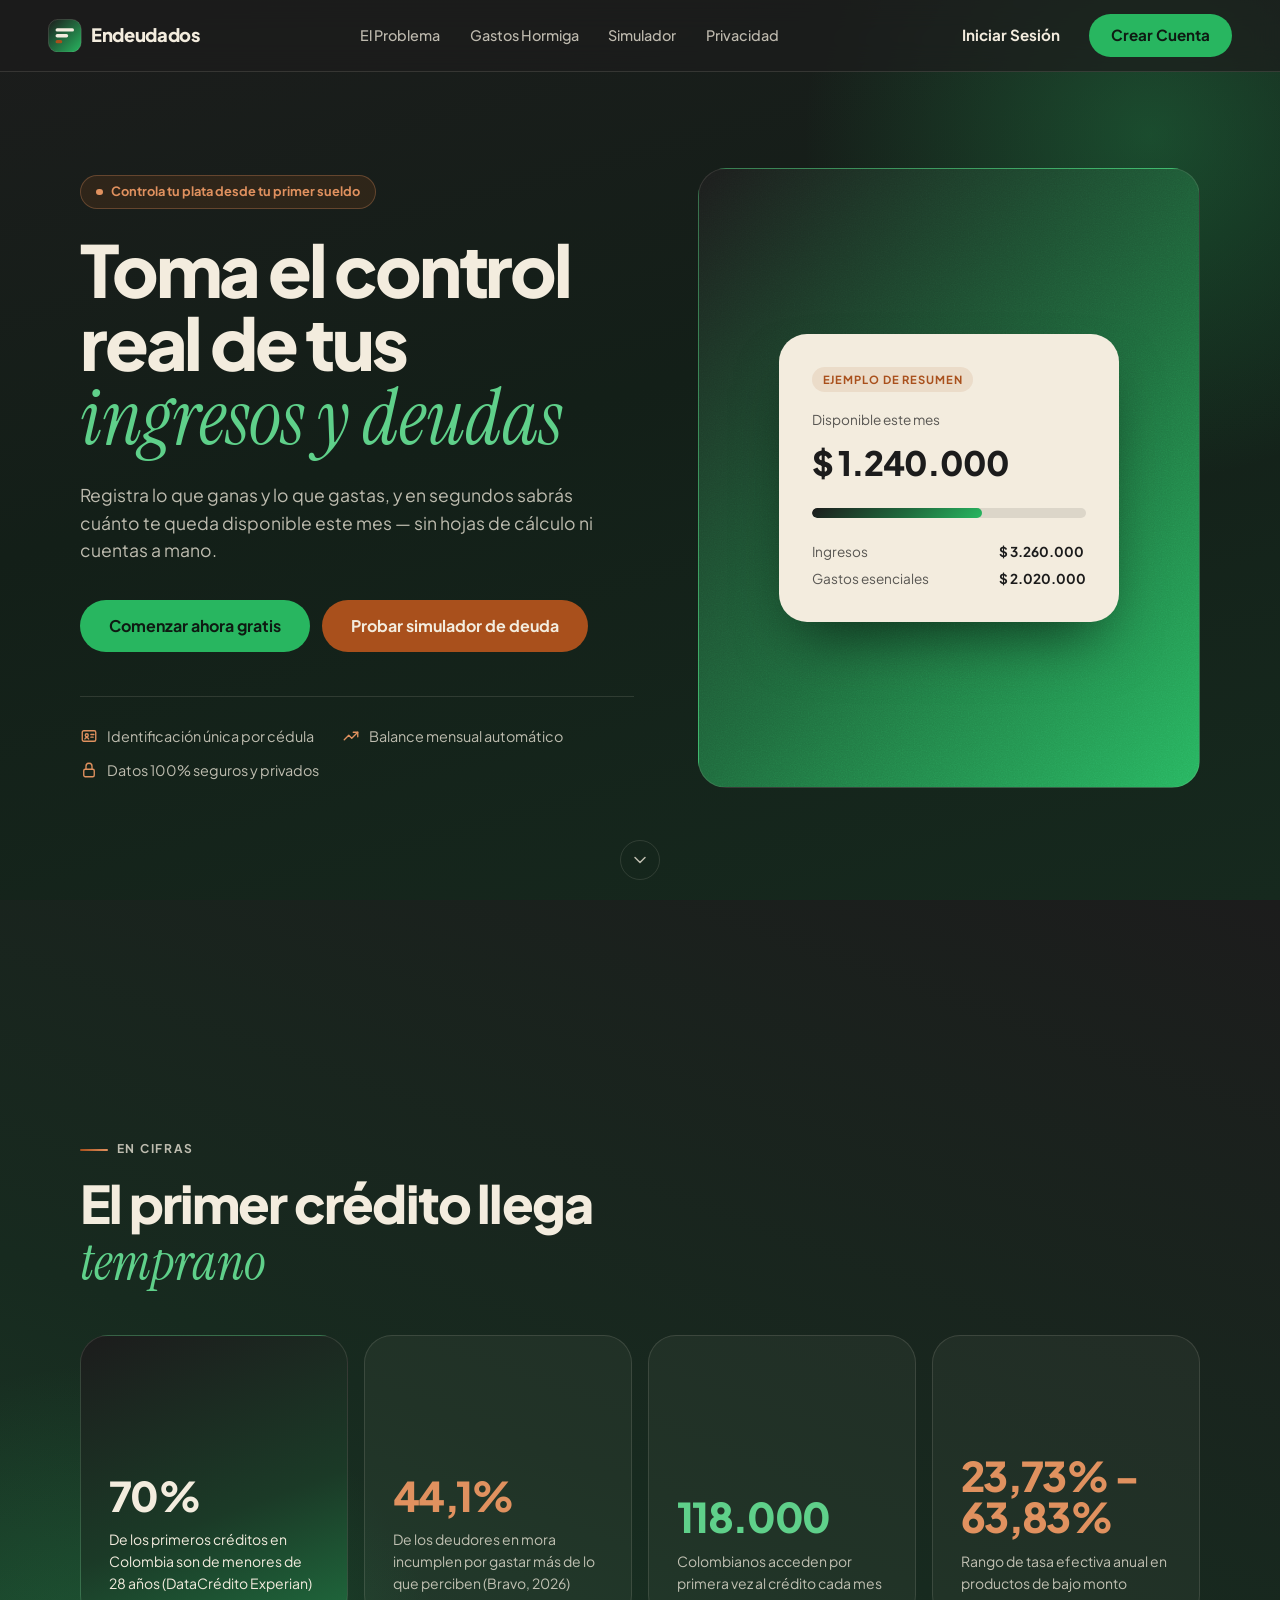
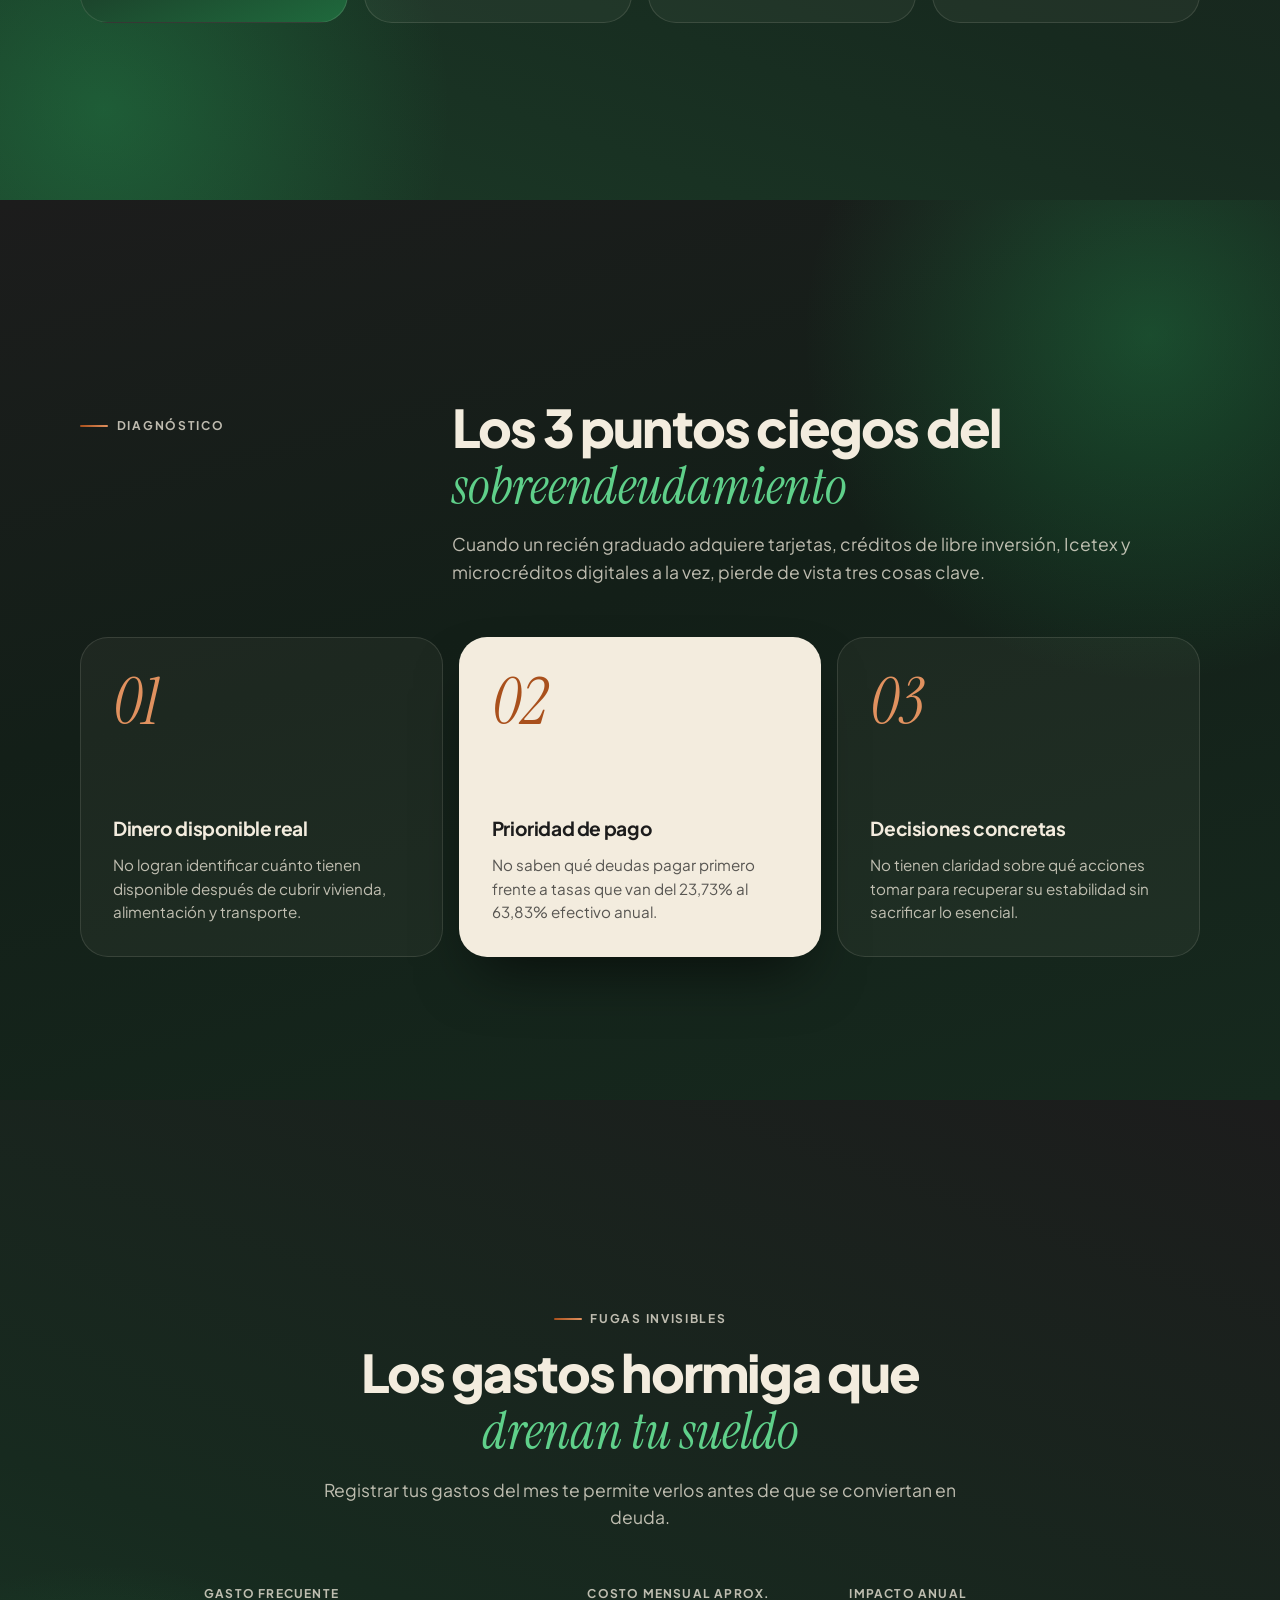
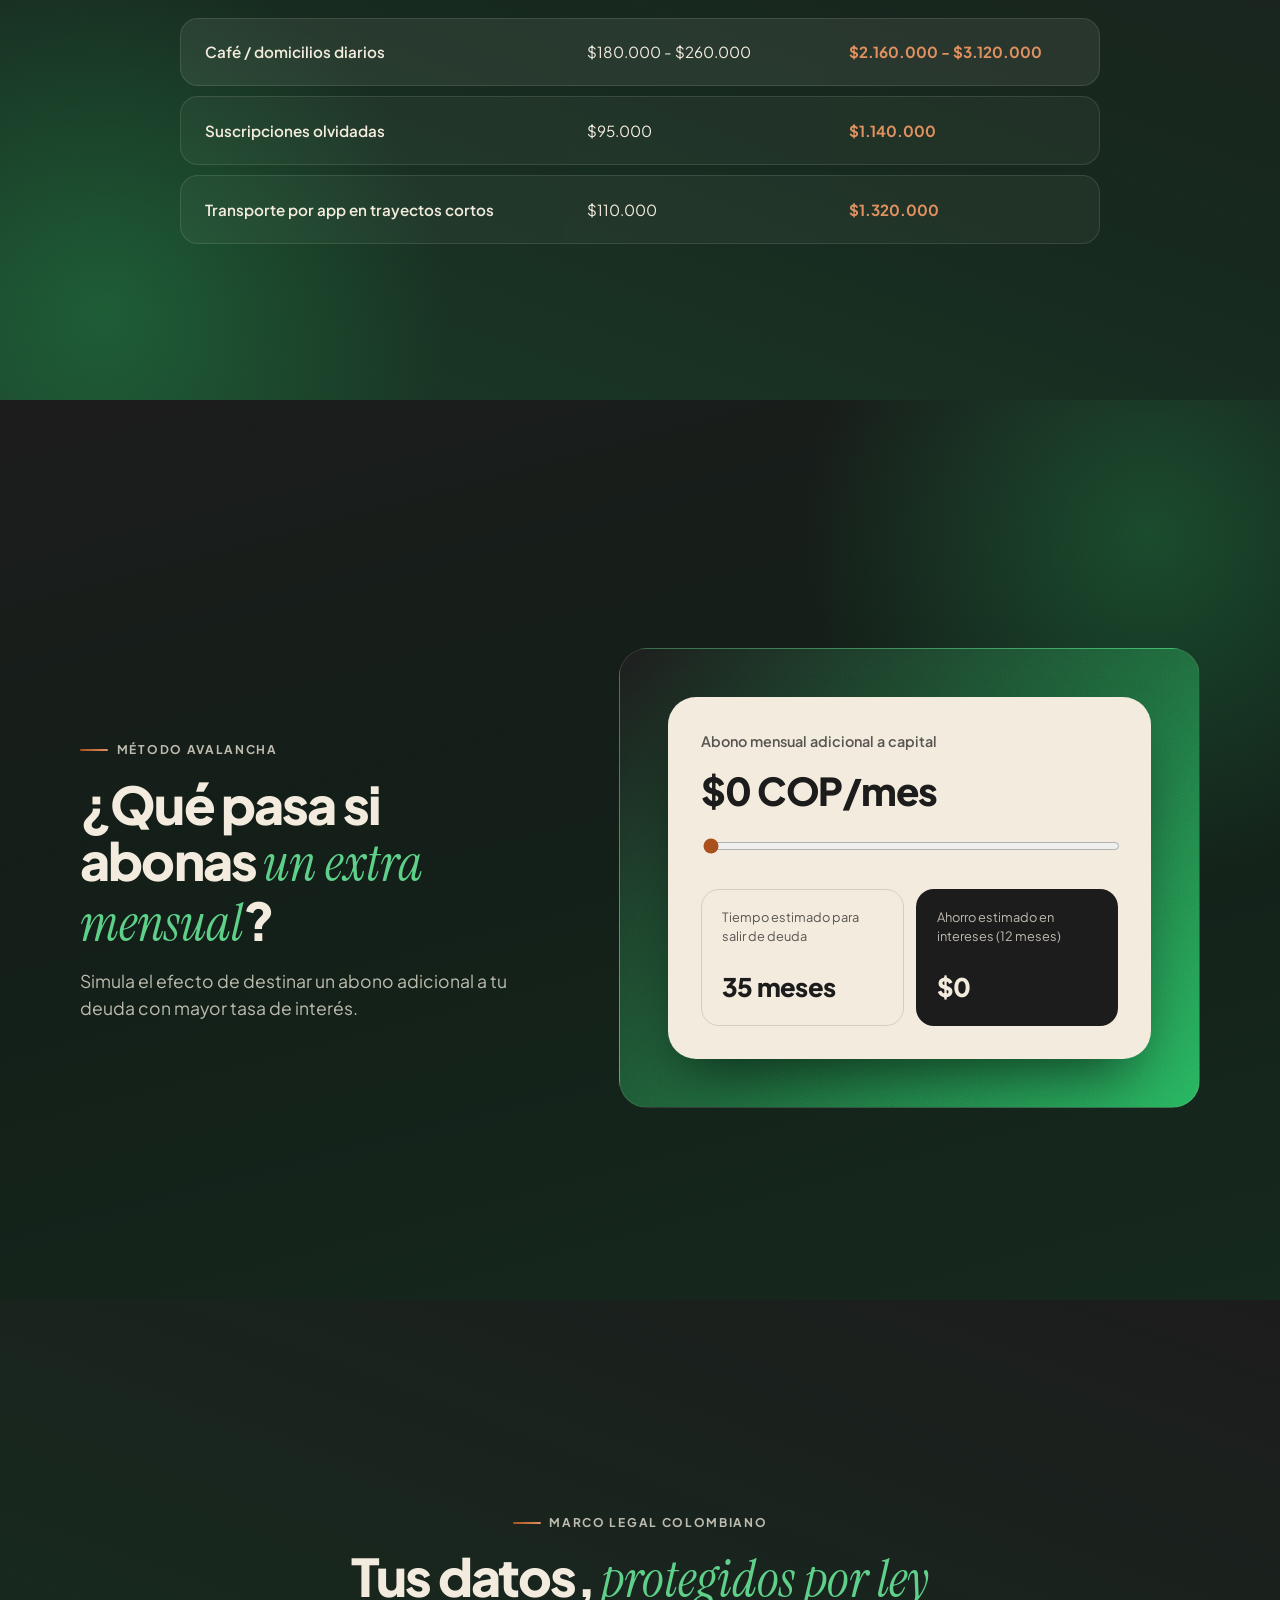
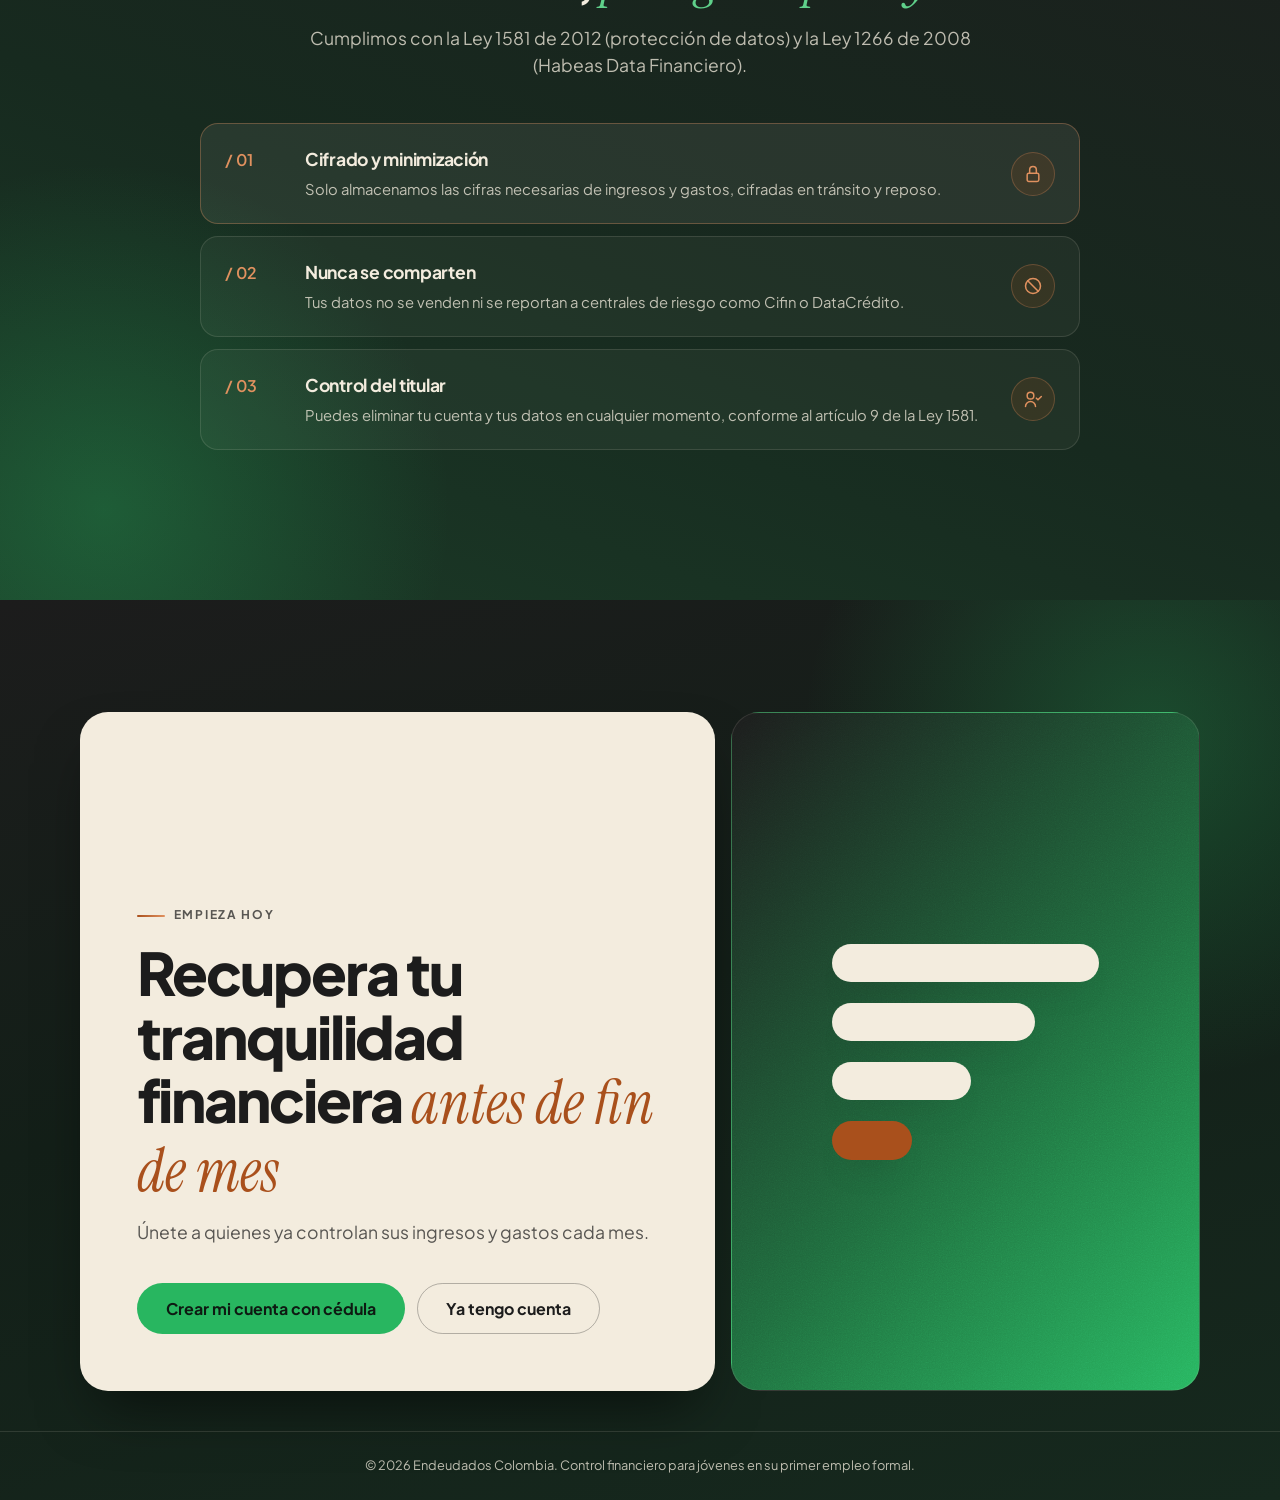
==== commit 74f8ebb6: "style: nueva distribucion de secciones y copy del hero y CTA Layout (sin cambios de paleta): - Hero " ====
--- a/index.html
+++ b/index.html
@@ -43,13 +43,13 @@
 
   <main>
 
-    <!-- Hero / Pantalla de bienvenida -->
+    <!-- Hero: texto a la izquierda, panel visual con la tarjeta de ejemplo a la derecha -->
     <section id="inicio" class="seccion hero-section">
       <div class="contenedor hero-grid">
         <div class="hero-content">
-          <span class="badge">Jóvenes de 22 a 28 años en su primer empleo</span>
+          <span class="badge">Controla tu plata desde tu primer sueldo</span>
           <h1 class="hero-titulo">Toma el control real de tus <span class="acento-serif">ingresos y deudas</span></h1>
-          <p class="texto-seccion">En Colombia, el 70% de los primeros créditos son de menores de 28 años, pero solo representan el 18,1% del saldo total de la deuda. Registra tus ingresos y gastos del mes y sabe exactamente cuánto dinero tienes disponible.</p>
+          <p class="texto-seccion">Registra lo que ganas y lo que gastas, y en segundos sabrás cuánto te queda disponible este mes — sin hojas de cálculo ni cuentas a mano.</p>
 
           <div class="hero-actions">
             <a href="LoginRegistro/loRe.html" class="btn btn-primary btn-large">Comenzar ahora gratis</a>
@@ -73,8 +73,7 @@
         </div>
 
         <!-- Ilustración: vista previa del resumen mensual (datos de ejemplo) -->
-        <div class="hero-visual" aria-hidden="true">
-          <div class="hero-orbe"></div>
+        <div class="panel-visual hero-panel" aria-hidden="true">
           <div class="vista-previa tarjeta tarjeta-clara">
             <span class="vista-previa-etiqueta">Ejemplo de resumen</span>
             <span class="vista-previa-titulo">Disponible este mes</span>
@@ -92,27 +91,27 @@
       </a>
     </section>
 
-    <!-- Estadísticas de contexto -->
+    <!-- Estadísticas de contexto: cuatro tarjetas altas con la cifra abajo, la primera destacada -->
     <section id="cifras" class="seccion seccion-alterna stats-section">
       <div class="contenedor">
-        <div class="encabezado-seccion">
+        <div class="encabezado-seccion izquierda">
           <span class="eyebrow">En cifras</span>
           <h2 class="titulo-seccion">El primer crédito llega <span class="acento-serif">temprano</span></h2>
         </div>
         <div class="stats-grid">
-          <div class="stat-box">
+          <div class="stat-box panel-texto">
             <span class="stat-num">70%</span>
             <span class="stat-label">De los primeros créditos en Colombia son de menores de 28 años (DataCrédito Experian)</span>
           </div>
-          <div class="stat-box">
+          <div class="stat-box tarjeta">
             <span class="stat-num terracota">44,1%</span>
             <span class="stat-label">De los deudores en mora incumplen por gastar más de lo que perciben (Bravo, 2026)</span>
           </div>
-          <div class="stat-box">
+          <div class="stat-box tarjeta">
             <span class="stat-num">118.000</span>
             <span class="stat-label">Colombianos acceden por primera vez al crédito cada mes</span>
           </div>
-          <div class="stat-box">
+          <div class="stat-box tarjeta">
             <span class="stat-num terracota">23,73% - 63,83%</span>
             <span class="stat-label">Rango de tasa efectiva anual en productos de bajo monto</span>
           </div>
@@ -120,36 +119,44 @@
       </div>
     </section>
 
-    <!-- El Problema: Puntos Ciegos -->
+    <!-- El Problema: encabezado dividido y tres tarjetas numeradas, la del medio destacada -->
     <section id="problema" class="seccion">
       <div class="contenedor">
-        <div class="encabezado-seccion">
+        <div class="encabezado-dividido">
           <span class="eyebrow">Diagnóstico</span>
-          <h2 class="titulo-seccion">Los 3 puntos ciegos del <span class="acento-serif">sobreendeudamiento</span></h2>
-          <p class="texto-seccion">Cuando un recién graduado adquiere tarjetas, créditos de libre inversión, Icetex y microcréditos digitales a la vez, pierde de vista tres cosas clave.</p>
+          <div>
+            <h2 class="titulo-seccion">Los 3 puntos ciegos del <span class="acento-serif">sobreendeudamiento</span></h2>
+            <p class="texto-seccion">Cuando un recién graduado adquiere tarjetas, créditos de libre inversión, Icetex y microcréditos digitales a la vez, pierde de vista tres cosas clave.</p>
+          </div>
         </div>
 
         <div class="cards-grid">
           <div class="info-card tarjeta">
             <span class="card-number">01</span>
-            <h3>Dinero disponible real</h3>
-            <p>No logran identificar cuánto tienen disponible después de cubrir vivienda, alimentación y transporte.</p>
+            <div>
+              <h3>Dinero disponible real</h3>
+              <p>No logran identificar cuánto tienen disponible después de cubrir vivienda, alimentación y transporte.</p>
+            </div>
           </div>
           <div class="info-card tarjeta tarjeta-clara">
             <span class="card-number">02</span>
-            <h3>Prioridad de pago</h3>
-            <p>No saben qué deudas pagar primero frente a tasas que van del 23,73% al 63,83% efectivo anual.</p>
+            <div>
+              <h3>Prioridad de pago</h3>
+              <p>No saben qué deudas pagar primero frente a tasas que van del 23,73% al 63,83% efectivo anual.</p>
+            </div>
           </div>
           <div class="info-card tarjeta">
             <span class="card-number">03</span>
-            <h3>Decisiones concretas</h3>
-            <p>No tienen claridad sobre qué acciones tomar para recuperar su estabilidad sin sacrificar lo esencial.</p>
-          </div>
-        </div>
-      </div>
-    </section>
-
-    <!-- Gastos Hormiga -->
+            <div>
+              <h3>Decisiones concretas</h3>
+              <p>No tienen claridad sobre qué acciones tomar para recuperar su estabilidad sin sacrificar lo esencial.</p>
+            </div>
+          </div>
+        </div>
+      </div>
+    </section>
+
+    <!-- Gastos Hormiga: encabezado centrado y filas separadas (en celular cada fila se apila) -->
     <section id="gastos-hormiga" class="seccion seccion-alterna">
       <div class="contenedor">
         <div class="encabezado-seccion">
@@ -158,7 +165,7 @@
           <p class="texto-seccion">Registrar tus gastos del mes te permite verlos antes de que se conviertan en deuda.</p>
         </div>
 
-        <div class="table-wrapper tarjeta">
+        <div class="table-wrapper">
           <table class="hormiga-table">
             <thead>
               <tr>
@@ -169,19 +176,19 @@
             </thead>
             <tbody>
               <tr>
-                <td>Café / domicilios diarios</td>
-                <td>$180.000 - $260.000</td>
-                <td>$2.160.000 - $3.120.000</td>
+                <td data-titulo="Gasto frecuente">Café / domicilios diarios</td>
+                <td data-titulo="Costo mensual aprox.">$180.000 - $260.000</td>
+                <td data-titulo="Impacto anual">$2.160.000 - $3.120.000</td>
               </tr>
               <tr>
-                <td>Suscripciones olvidadas</td>
-                <td>$95.000</td>
-                <td>$1.140.000</td>
+                <td data-titulo="Gasto frecuente">Suscripciones olvidadas</td>
+                <td data-titulo="Costo mensual aprox.">$95.000</td>
+                <td data-titulo="Impacto anual">$1.140.000</td>
               </tr>
               <tr>
-                <td>Transporte por app en trayectos cortos</td>
-                <td>$110.000</td>
-                <td>$1.320.000</td>
+                <td data-titulo="Gasto frecuente">Transporte por app en trayectos cortos</td>
+                <td data-titulo="Costo mensual aprox.">$110.000</td>
+                <td data-titulo="Impacto anual">$1.320.000</td>
               </tr>
             </tbody>
           </table>
@@ -189,37 +196,39 @@
       </div>
     </section>
 
-    <!-- Simulador -->
+    <!-- Simulador: texto a la izquierda, widget claro dentro de un panel visual a la derecha -->
     <section id="simulador" class="seccion">
-      <div class="contenedor">
-        <div class="encabezado-seccion">
+      <div class="contenedor dos-columnas">
+        <div class="encabezado-seccion izquierda">
           <span class="eyebrow">Método Avalancha</span>
           <h2 class="titulo-seccion">¿Qué pasa si abonas <span class="acento-serif">un extra mensual</span>?</h2>
           <p class="texto-seccion">Simula el efecto de destinar un abono adicional a tu deuda con mayor tasa de interés.</p>
         </div>
 
-        <div class="simulator-card tarjeta">
-          <div class="simulator-control">
-            <label for="abono-extra">Abono mensual adicional a capital</label>
-            <span id="abono-valor" class="simulator-value">$0 COP/mes</span>
-            <input type="range" id="abono-extra" min="0" max="400000" step="25000" value="0">
-          </div>
-
-          <div class="simulator-results">
-            <div class="result-box">
-              <span class="result-label">Tiempo estimado para salir de deuda</span>
-              <span id="resultado-meses" class="result-value">24 meses</span>
-            </div>
-            <div class="result-box tarjeta-clara">
-              <span class="result-label">Ahorro estimado en intereses (12 meses)</span>
-              <span id="resultado-ahorro" class="result-value">$0</span>
-            </div>
-          </div>
-        </div>
-      </div>
-    </section>
-
-    <!-- Privacidad -->
+        <div class="panel-visual">
+          <div class="simulator-card tarjeta tarjeta-clara">
+            <div class="simulator-control">
+              <label for="abono-extra">Abono mensual adicional a capital</label>
+              <span id="abono-valor" class="simulator-value">$0 COP/mes</span>
+              <input type="range" id="abono-extra" min="0" max="400000" step="25000" value="0">
+            </div>
+
+            <div class="simulator-results">
+              <div class="result-box">
+                <span class="result-label">Tiempo estimado para salir de deuda</span>
+                <span id="resultado-meses" class="result-value">24 meses</span>
+              </div>
+              <div class="result-box result-destacado">
+                <span class="result-label">Ahorro estimado en intereses (12 meses)</span>
+                <span id="resultado-ahorro" class="result-value">$0</span>
+              </div>
+            </div>
+          </div>
+        </div>
+      </div>
+    </section>
+
+    <!-- Privacidad: encabezado centrado y filas numeradas a lo ancho, la primera destacada -->
     <section id="seguridad" class="seccion seccion-alterna">
       <div class="contenedor">
         <div class="encabezado-seccion">
@@ -228,41 +237,55 @@
           <p class="texto-seccion">Cumplimos con la Ley 1581 de 2012 (protección de datos) y la Ley 1266 de 2008 (Habeas Data Financiero).</p>
         </div>
 
-        <div class="cards-grid">
-          <div class="info-card tarjeta">
+        <ol class="filas-numeradas">
+          <li class="fila tarjeta">
+            <div class="fila-texto">
+              <h3>Cifrado y minimización</h3>
+              <p>Solo almacenamos las cifras necesarias de ingresos y gastos, cifradas en tránsito y reposo.</p>
+            </div>
             <span class="icono-circulo">
               <svg class="icono" viewBox="0 0 24 24" aria-hidden="true"><rect x="5" y="11" width="14" height="10" rx="2" /><path d="M8 11V7a4 4 0 0 1 8 0v4" /></svg>
             </span>
-            <h3>Cifrado y minimización</h3>
-            <p>Solo almacenamos las cifras necesarias de ingresos y gastos, cifradas en tránsito y reposo.</p>
-          </div>
-          <div class="info-card tarjeta">
+          </li>
+          <li class="fila tarjeta">
+            <div class="fila-texto">
+              <h3>Nunca se comparten</h3>
+              <p>Tus datos no se venden ni se reportan a centrales de riesgo como Cifin o DataCrédito.</p>
+            </div>
             <span class="icono-circulo">
               <svg class="icono" viewBox="0 0 24 24" aria-hidden="true"><circle cx="12" cy="12" r="9" /><path d="m5.7 5.7 12.6 12.6" /></svg>
             </span>
-            <h3>Nunca se comparten</h3>
-            <p>Tus datos no se venden ni se reportan a centrales de riesgo como Cifin o DataCrédito.</p>
-          </div>
-          <div class="info-card tarjeta">
+          </li>
+          <li class="fila tarjeta">
+            <div class="fila-texto">
+              <h3>Control del titular</h3>
+              <p>Puedes eliminar tu cuenta y tus datos en cualquier momento, conforme al artículo 9 de la Ley 1581.</p>
+            </div>
             <span class="icono-circulo">
               <svg class="icono" viewBox="0 0 24 24" aria-hidden="true"><circle cx="9" cy="8" r="4" /><path d="M3 21c0-3.3 2.7-6 6-6s6 2.7 6 6" /><path d="m16 11 2 2 4-4" /></svg>
             </span>
-            <h3>Control del titular</h3>
-            <p>Puedes eliminar tu cuenta y tus datos en cualquier momento, conforme al artículo 9 de la Ley 1581.</p>
-          </div>
-        </div>
-      </div>
-    </section>
-
-    <!-- CTA final + footer -->
+          </li>
+        </ol>
+      </div>
+    </section>
+
+    <!-- CTA final: pantalla dividida, bloque claro con el llamado a la acción y panel visual con la marca -->
     <section id="empezar" class="seccion cta-section">
-      <div class="contenedor cta-contenido">
-        <span class="eyebrow">Empieza hoy</span>
-        <h2 class="titulo-seccion">Recupera tu tranquilidad financiera <span class="acento-serif">antes de fin de mes</span></h2>
-        <p class="texto-seccion">Únete a los jóvenes profesionales que ya controlan sus ingresos y gastos.</p>
-        <div class="hero-actions">
-          <a href="LoginRegistro/loRe.html" class="btn btn-primary btn-large">Crear mi cuenta con cédula</a>
-          <a href="LoginRegistro/loRe.html" class="btn btn-outline btn-large">Ya tengo cuenta</a>
+      <div class="contenedor cta-grid">
+        <div class="cta-bloque tarjeta tarjeta-clara">
+          <span class="eyebrow">Empieza hoy</span>
+          <h2 class="titulo-seccion">Recupera tu tranquilidad financiera <span class="acento-serif">antes de fin de mes</span></h2>
+          <p class="texto-seccion">Únete a quienes ya controlan sus ingresos y gastos cada mes.</p>
+          <div class="hero-actions">
+            <a href="LoginRegistro/loRe.html" class="btn btn-primary btn-large">Crear mi cuenta con cédula</a>
+            <a href="LoginRegistro/loRe.html" class="btn btn-outline btn-large">Ya tengo cuenta</a>
+          </div>
+        </div>
+
+        <div class="panel-visual cta-marca" aria-hidden="true">
+          <div class="marca-grande">
+            <span></span><span></span><span></span><span></span>
+          </div>
         </div>
       </div>
 
--- a/shared/base.css
+++ b/shared/base.css
@@ -296,6 +296,68 @@
   text-align: left;
 }
 
+/* Encabezado dividido: etiqueta corta en una columna angosta a la izquierda y
+ * titulo + texto en la columna ancha. En celular se apila. */
+.encabezado-dividido {
+  display: grid;
+  gap: 0.25rem 2rem;
+  margin-bottom: clamp(2rem, 4vw, 3.5rem);
+}
+
+.encabezado-dividido .texto-seccion {
+  max-width: 60ch;
+}
+
+@media (min-width: 900px) {
+  .encabezado-dividido {
+    grid-template-columns: minmax(0, 1fr) minmax(0, 2.2fr);
+    align-items: start;
+  }
+
+  .encabezado-dividido .eyebrow {
+    margin-top: 1.1rem;
+  }
+}
+
+/* ---------------------------------------------------------------------------
+ * Panel visual: bloque enmarcado con el degradado vibrante y textura, que
+ * sirve de fondo a un elemento flotante (tarjeta de ejemplo, widget, marca).
+ * No lleva texto marfil directamente encima: el contenido que se ponga adentro
+ * debe ir sobre una tarjeta clara.
+ * ------------------------------------------------------------------------- */
+
+.panel-visual {
+  position: relative;
+  display: grid;
+  place-items: center;
+  padding: clamp(1.5rem, 4vw, 3rem);
+  border: 1px solid var(--borde);
+  border-radius: var(--radio-lg);
+  background: var(--degradado-vibrante);
+  overflow: hidden;
+  isolation: isolate;
+}
+
+/* Textura de grano sobre el degradado (ruido en escala de grises, no agrega color) */
+.panel-visual::before {
+  content: "";
+  position: absolute;
+  inset: 0;
+  z-index: -1;
+  opacity: 0.22;
+  mix-blend-mode: overlay;
+  background-image: url("data:image/svg+xml,%3Csvg xmlns='http://www.w3.org/2000/svg' width='160' height='160'%3E%3Cfilter id='g'%3E%3CfeTurbulence type='fractalNoise' baseFrequency='0.85' numOctaves='2' stitchTiles='stitch'/%3E%3CfeColorMatrix type='saturate' values='0'/%3E%3C/filter%3E%3Crect width='100%25' height='100%25' filter='url(%23g)'/%3E%3C/svg%3E");
+  pointer-events: none;
+}
+
+/* Panel oscuro con degradado verde que si puede llevar texto marfil: termina
+ * en --verde-600 (#1F6A3D), donde el marfil todavia da 5.6:1. */
+.panel-texto {
+  border: 1px solid var(--borde);
+  border-radius: var(--radio-lg);
+  background: linear-gradient(160deg, var(--verde-negro) 0%, var(--verde-700) 60%, var(--verde-600) 100%);
+}
+
 .eyebrow {
   display: inline-flex;
   align-items: center;
@@ -645,17 +707,42 @@
   }
 }
 
+/* Escritorio: pantalla dividida. A la izquierda un panel de marca que ocupa
+ * todo el alto (logo arriba, titulo y barras abajo); a la derecha el
+ * formulario centrado en su mitad. */
 @media (min-width: 900px) {
   .auth-layout {
-    grid-template-columns: 1fr 1fr;
-    gap: clamp(2rem, 6vw, 6rem);
+    grid-template-columns: minmax(0, 1fr) minmax(0, 1fr);
+    grid-template-rows: minmax(0, 1fr);
+    gap: 1.25rem;
+    align-items: stretch;
+    align-content: stretch;
+    padding: 1.25rem;
   }
 
   .auth-marca {
-    justify-self: end;
+    max-width: none;
+    display: flex;
+    flex-direction: column;
+    padding: clamp(2rem, 4vw, 3.5rem);
+    border: 1px solid var(--borde);
+    border-radius: var(--radio-lg);
+    background: linear-gradient(160deg, var(--verde-negro) 0%, var(--verde-700) 60%, var(--verde-600) 100%);
+  }
+
+  .auth-marca .titulo-seccion {
+    margin-top: auto;
+    max-width: 14ch;
+    font-size: clamp(2.4rem, 4.2vw, 3.75rem);
+  }
+
+  /* Sobre el final del degradado el marfil suave no alcanza AA: texto pleno */
+  .auth-marca .texto-seccion {
+    color: var(--marfil);
   }
 
   .auth-container {
-    justify-self: start;
-  }
-}
+    align-self: center;
+    justify-self: center;
+  }
+}
--- a/index.css
+++ b/index.css
@@ -1,5 +1,5 @@
 /* Solo lo exclusivo de la landing.
- * Colores, secciones, botones y tarjetas vienen de shared/base.css.
+ * Colores, secciones, botones, tarjetas y paneles vienen de shared/base.css.
  */
 
 /* ---------------------------------------------------------------------------
@@ -27,24 +27,50 @@
   }
 }
 
-/* ---------------------------------------------------------------------------
- * Hero
+/* Texto oscuro y acentos legibles dentro de los bloques claros */
+.tarjeta-clara :focus-visible {
+  outline-color: var(--terracota);
+}
+
+/* Dos columnas genericas: texto a un lado, elemento visual al otro */
+.dos-columnas {
+  display: grid;
+  gap: 2rem;
+  align-items: center;
+}
+
+.dos-columnas .encabezado-seccion {
+  margin-bottom: 0;
+}
+
+@media (min-width: 960px) {
+  .dos-columnas {
+    grid-template-columns: minmax(0, 0.9fr) minmax(0, 1.1fr);
+    gap: clamp(2rem, 5vw, 5rem);
+  }
+}
+
+/* ---------------------------------------------------------------------------
+ * Hero: texto a la izquierda, panel visual a la derecha
  * ------------------------------------------------------------------------- */
 
 .hero-grid {
   display: grid;
-  gap: 3rem;
+  gap: 2.5rem;
   align-items: center;
 }
 
 @media (min-width: 960px) {
   .hero-grid {
-    grid-template-columns: 1.15fr 0.85fr;
+    grid-template-columns: minmax(0, 1.05fr) minmax(0, 0.95fr);
+    gap: clamp(2rem, 5vw, 5rem);
   }
 }
 
 .badge {
-  display: inline-block;
+  display: inline-flex;
+  align-items: center;
+  gap: 0.5rem;
   margin-bottom: 1.5rem;
   padding: 0.4rem 0.95rem;
   font-size: 0.8rem;
@@ -55,8 +81,16 @@
   border-radius: 999px;
 }
 
+.badge::before {
+  content: "";
+  width: 0.4rem;
+  height: 0.4rem;
+  border-radius: 50%;
+  background: currentColor;
+}
+
 .hero-titulo {
-  font-size: clamp(2.5rem, 6.2vw, 4.75rem);
+  font-size: clamp(2.5rem, 5.6vw, 4.5rem);
   line-height: 1.02;
   font-weight: 800;
   letter-spacing: -0.045em;
@@ -69,7 +103,7 @@
 }
 
 .hero-content .texto-seccion {
-  max-width: 58ch;
+  max-width: 52ch;
 }
 
 .hero-actions {
@@ -101,30 +135,14 @@
   color: var(--terracota-claro);
 }
 
-/* Ilustracion con degradado vibrante y tarjeta de ejemplo */
-.hero-visual {
-  position: relative;
-  display: grid;
-  place-items: center;
-  min-height: 360px;
-}
-
-.hero-orbe {
-  position: absolute;
-  width: min(100%, 420px);
-  aspect-ratio: 1;
-  border-radius: 42% 58% 55% 45% / 48% 42% 58% 52%;
-  background: var(--degradado-vibrante);
-  box-shadow: inset 0 0 0 1px rgba(243, 236, 222, 0.12);
-  transform: rotate(-12deg);
+.hero-panel {
+  min-height: clamp(320px, 70vh, 620px);
 }
 
 .vista-previa {
-  position: relative;
-  width: min(100%, 320px);
+  width: min(100%, 340px);
   display: grid;
   gap: 0.35rem;
-  transform: rotate(3deg);
 }
 
 .vista-previa-etiqueta {
@@ -178,16 +196,6 @@
   color: var(--tinta);
 }
 
-@media (max-width: 959px) {
-  .hero-visual {
-    min-height: 300px;
-  }
-
-  .hero-orbe {
-    width: min(80%, 320px);
-  }
-}
-
 .indicador-scroll {
   position: absolute;
   left: 50%;
@@ -207,24 +215,20 @@
   border-color: var(--terracota-claro);
 }
 
-@media (min-width: 960px) and (min-height: 760px) {
+@media (min-width: 960px) and (min-height: 820px) {
   .indicador-scroll {
     display: grid;
   }
 }
 
 /* ---------------------------------------------------------------------------
- * Cifras
+ * Cifras: tarjetas altas con la cifra abajo, la primera destacada
  * ------------------------------------------------------------------------- */
 
 .stats-grid {
   display: grid;
   grid-template-columns: 1fr;
-  gap: 1px;
-  background: var(--borde);
-  border: 1px solid var(--borde);
-  border-radius: var(--radio-lg);
-  overflow: hidden;
+  gap: 1rem;
 }
 
 @media (min-width: 600px) {
@@ -242,13 +246,15 @@
 .stat-box {
   display: flex;
   flex-direction: column;
-  gap: 1rem;
-  padding: clamp(1.5rem, 3vw, 2.25rem);
-  background: var(--verde-900);
+  justify-content: flex-end;
+  gap: 0.85rem;
+  min-height: clamp(150px, 32vh, 290px);
+  padding: clamp(1.25rem, 2.5vw, 1.75rem);
+  border-radius: var(--radio-lg);
 }
 
 .stat-num {
-  font-size: clamp(2rem, 3.4vw, 2.75rem);
+  font-size: clamp(2rem, 3.2vw, 2.6rem);
   font-weight: 800;
   line-height: 1;
   letter-spacing: -0.04em;
@@ -260,17 +266,29 @@
 }
 
 .stat-label {
-  font-size: 0.9rem;
-  color: var(--marfil-suave);
-}
-
-/* ---------------------------------------------------------------------------
- * Tarjetas de problema y privacidad
+  font-size: 0.875rem;
+  color: var(--marfil-suave);
+}
+
+/* Apiladas en una columna, las tarjetas altas solo agregan espacio vacio */
+@media (max-width: 599px) {
+  .stat-box {
+    min-height: 0;
+  }
+}
+
+.stat-box.panel-texto .stat-num,
+.stat-box.panel-texto .stat-label {
+  color: var(--marfil);
+}
+
+/* ---------------------------------------------------------------------------
+ * Problema: tarjetas con el numero arriba y el texto abajo
  * ------------------------------------------------------------------------- */
 
 .cards-grid {
   display: grid;
-  gap: 1.25rem;
+  gap: 1rem;
 }
 
 @media (min-width: 820px) {
@@ -282,14 +300,23 @@
 .info-card {
   display: flex;
   flex-direction: column;
-  gap: 0.75rem;
+  justify-content: space-between;
+  gap: 2rem;
+  min-height: clamp(200px, 36vh, 320px);
+}
+
+@media (max-width: 819px) {
+  .info-card {
+    min-height: 0;
+    gap: 1.25rem;
+  }
 }
 
 .info-card h3 {
   font-size: 1.2rem;
   font-weight: 700;
   letter-spacing: -0.02em;
-  margin-top: 0.5rem;
+  margin-bottom: 0.6rem;
 }
 
 .info-card p {
@@ -304,7 +331,7 @@
 .card-number {
   font-family: var(--fuente-display);
   font-style: italic;
-  font-size: 3rem;
+  font-size: clamp(3rem, 5vw, 4rem);
   line-height: 1;
   color: var(--terracota-claro);
 }
@@ -314,51 +341,119 @@
 }
 
 /* ---------------------------------------------------------------------------
- * Tabla de gastos hormiga
+ * Gastos hormiga: filas separadas y redondeadas
  * ------------------------------------------------------------------------- */
 
 .table-wrapper {
-  padding: 0;
-  overflow-x: auto;
+  max-width: 920px;
+  margin: 0 auto;
 }
 
 .hormiga-table {
   width: 100%;
-  min-width: 520px;
-  border-collapse: collapse;
+  border-collapse: separate;
+  border-spacing: 0 0.65rem;
   font-size: 0.95rem;
 }
 
-.hormiga-table th,
+.hormiga-table th {
+  padding: 0 1.5rem 0.25rem;
+  font-size: 0.75rem;
+  font-weight: 700;
+  letter-spacing: 0.1em;
+  text-align: left;
+  text-transform: uppercase;
+  color: var(--marfil-suave);
+}
+
 .hormiga-table td {
-  padding: 1.1rem 1.5rem;
-  text-align: left;
-}
-
-.hormiga-table thead {
-  font-size: 0.75rem;
-  letter-spacing: 0.1em;
-  text-transform: uppercase;
-  color: var(--marfil-suave);
-  background: var(--superficie-fuerte);
-}
-
-.hormiga-table tbody tr {
-  border-top: 1px solid var(--borde);
+  padding: 1.35rem 1.5rem;
+  background: var(--superficie);
+  border-block: 1px solid var(--borde);
+}
+
+.hormiga-table td:first-child {
+  font-weight: 600;
+  border-left: 1px solid var(--borde);
+  border-radius: var(--radio-md) 0 0 var(--radio-md);
 }
 
 .hormiga-table td:last-child {
   font-weight: 700;
   color: var(--terracota-claro);
-}
-
-/* ---------------------------------------------------------------------------
- * Simulador
+  border-right: 1px solid var(--borde);
+  border-radius: 0 var(--radio-md) var(--radio-md) 0;
+}
+
+.hormiga-table tbody tr:first-child td {
+  background: var(--superficie-fuerte);
+}
+
+/* En celular cada fila es una tarjeta con el nombre de la columna encima del dato */
+@media (max-width: 640px) {
+  .hormiga-table thead {
+    position: absolute;
+    width: 1px;
+    height: 1px;
+    overflow: hidden;
+    clip: rect(0, 0, 0, 0);
+  }
+
+  .hormiga-table,
+  .hormiga-table tbody,
+  .hormiga-table tr,
+  .hormiga-table td {
+    display: block;
+  }
+
+  .hormiga-table tr {
+    margin-bottom: 0.75rem;
+    padding: 1.1rem 1.25rem;
+    background: var(--superficie);
+    border: 1px solid var(--borde);
+    border-radius: var(--radio-md);
+  }
+
+  .hormiga-table tbody tr:first-child {
+    background: var(--superficie-fuerte);
+  }
+
+  .hormiga-table td,
+  .hormiga-table td:first-child,
+  .hormiga-table td:last-child,
+  .hormiga-table tbody tr:first-child td {
+    padding: 0.35rem 0;
+    background: none;
+    border: none;
+    border-radius: 0;
+  }
+
+  .hormiga-table td::before {
+    content: attr(data-titulo);
+    display: block;
+    font-size: 0.72rem;
+    font-weight: 700;
+    letter-spacing: 0.08em;
+    text-transform: uppercase;
+    color: var(--marfil-suave);
+  }
+
+  .hormiga-table td:first-child::before {
+    display: none;
+  }
+
+  .hormiga-table td:first-child {
+    font-size: 1.05rem;
+  }
+}
+
+/* ---------------------------------------------------------------------------
+ * Simulador: widget claro dentro del panel visual
  * ------------------------------------------------------------------------- */
 
 .simulator-card {
-  max-width: 820px;
-  margin: 0 auto;
+  width: 100%;
+  max-width: 500px;
 }
 
 .simulator-control label {
@@ -366,13 +461,13 @@
   margin-bottom: 0.5rem;
   font-size: 0.9rem;
   font-weight: 600;
-  color: var(--marfil-suave);
+  color: var(--tinta-suave);
 }
 
 .simulator-value {
   display: block;
   margin-bottom: 1rem;
-  font-size: clamp(1.75rem, 3.5vw, 2.5rem);
+  font-size: clamp(1.75rem, 3.2vw, 2.4rem);
   font-weight: 800;
   letter-spacing: -0.03em;
 }
@@ -384,11 +479,11 @@
 
 .simulator-results {
   display: grid;
-  gap: 1rem;
-  margin-top: 2rem;
-}
-
-@media (min-width: 600px) {
+  gap: 0.75rem;
+  margin-top: 1.75rem;
+}
+
+@media (min-width: 480px) {
   .simulator-results {
     grid-template-columns: 1fr 1fr;
   }
@@ -397,63 +492,174 @@
 .result-box {
   display: flex;
   flex-direction: column;
-  gap: 0.5rem;
-  padding: 1.25rem 1.5rem;
-  border: 1px solid var(--borde);
+  justify-content: space-between;
+  gap: 1.25rem;
+  padding: 1.1rem 1.25rem;
+  border: 1px solid rgba(28, 28, 28, 0.14);
   border-radius: var(--radio-md);
 }
 
 .result-label {
-  font-size: 0.85rem;
-  color: var(--marfil-suave);
+  font-size: 0.8rem;
+  color: var(--tinta-suave);
 }
 
 .result-value {
-  font-size: 1.75rem;
+  font-size: 1.6rem;
   font-weight: 800;
   letter-spacing: -0.03em;
 }
 
-.result-box.tarjeta-clara .result-label {
-  color: var(--tinta-suave);
-}
-
-/* ---------------------------------------------------------------------------
- * CTA final + footer
+.result-destacado {
+  color: var(--marfil);
+  background: var(--verde-negro);
+  border-color: transparent;
+}
+
+.result-destacado .result-label {
+  color: var(--marfil-suave);
+}
+
+/* ---------------------------------------------------------------------------
+ * Privacidad: filas numeradas a lo ancho
+ * ------------------------------------------------------------------------- */
+
+.filas-numeradas {
+  display: grid;
+  gap: 0.75rem;
+  max-width: 880px;
+  margin: 0 auto;
+  padding: 0;
+  list-style: none;
+  counter-reset: fila;
+}
+
+.fila {
+  counter-increment: fila;
+  display: grid;
+  grid-template-columns: 4rem minmax(0, 1fr) auto;
+  align-items: center;
+  gap: 1rem;
+  padding: 1.35rem 1.5rem;
+  border-radius: var(--radio-md);
+}
+
+.fila::before {
+  content: "/ " counter(fila, decimal-leading-zero);
+  align-self: start;
+  padding-top: 0.15rem;
+  font-weight: 600;
+  color: var(--terracota-claro);
+}
+
+.fila:first-child {
+  background: var(--superficie-fuerte);
+  border-color: rgba(224, 145, 95, 0.35);
+}
+
+.fila h3 {
+  font-size: 1.1rem;
+  font-weight: 700;
+  letter-spacing: -0.015em;
+}
+
+.fila p {
+  margin-top: 0.35rem;
+  font-size: 0.925rem;
+  color: var(--marfil-suave);
+}
+
+@media (max-width: 559px) {
+  .fila {
+    grid-template-columns: minmax(0, 1fr) auto;
+    row-gap: 0.5rem;
+  }
+
+  .fila::before {
+    grid-column: 1 / -1;
+  }
+}
+
+/* ---------------------------------------------------------------------------
+ * CTA final: bloque claro + panel con la marca, y el footer
  * ------------------------------------------------------------------------- */
 
 .cta-section {
-  text-align: center;
   padding-bottom: 0;
 }
 
-.cta-section::before {
-  right: 50%;
-  top: auto;
-  bottom: -45%;
-  width: min(120vw, 1100px);
-  transform: translateX(50%);
-}
-
-.cta-contenido {
+.cta-grid {
   flex: 1;
+  display: grid;
+  gap: 1rem;
+  align-items: stretch;
+}
+
+@media (min-width: 900px) {
+  .cta-grid {
+    grid-template-columns: minmax(0, 1.15fr) minmax(0, 0.85fr);
+  }
+}
+
+.cta-bloque {
   display: flex;
   flex-direction: column;
-  align-items: center;
-  justify-content: center;
-  max-width: 760px;
-}
-
-.cta-contenido .titulo-seccion {
-  font-size: clamp(2.25rem, 5vw, 3.75rem);
-}
-
-.cta-contenido .hero-actions {
-  justify-content: center;
-}
+  justify-content: flex-end;
+  min-height: clamp(340px, 62vh, 640px);
+  padding: clamp(1.75rem, 5vw, 3.5rem);
+}
+
+.cta-bloque .eyebrow,
+.cta-bloque .texto-seccion {
+  color: var(--tinta-suave);
+}
+
+.cta-bloque .titulo-seccion {
+  max-width: 15ch;
+  font-size: clamp(2.25rem, 4.6vw, 3.75rem);
+}
+
+/* El verde claro no se lee sobre marfil: el acento pasa a terracota (texto grande) */
+.cta-bloque .acento-serif {
+  color: var(--terracota);
+}
+
+.cta-bloque .btn-outline {
+  color: var(--tinta);
+  border-color: rgba(28, 28, 28, 0.3);
+}
+
+.cta-bloque .btn-outline:hover {
+  color: var(--terracota);
+  border-color: var(--terracota);
+}
+
+.cta-marca {
+  min-height: clamp(220px, 40vh, 640px);
+}
+
+/* Marca en grande: barras que se acortan, igual que el logo */
+.marca-grande {
+  display: grid;
+  gap: clamp(0.8rem, 2vw, 1.3rem);
+  width: min(72%, 340px);
+}
+
+.marca-grande span {
+  display: block;
+  height: clamp(1.4rem, 3.2vw, 2.4rem);
+  border-radius: 999px;
+  background: var(--marfil);
+  box-shadow: 0 18px 30px -18px rgba(0, 0, 0, 0.6);
+}
+
+.marca-grande span:nth-child(1) { width: 100%; }
+.marca-grande span:nth-child(2) { width: 76%; }
+.marca-grande span:nth-child(3) { width: 52%; }
+.marca-grande span:nth-child(4) { width: 30%; background: var(--terracota); }
 
 .footer {
-  margin: 3rem calc(-1 * clamp(1rem, 5vw, 4rem)) 0;
+  margin: 2.5rem calc(-1 * clamp(1rem, 5vw, 4rem)) 0;
   padding: 1.5rem;
   font-size: 0.8rem;
   text-align: center;
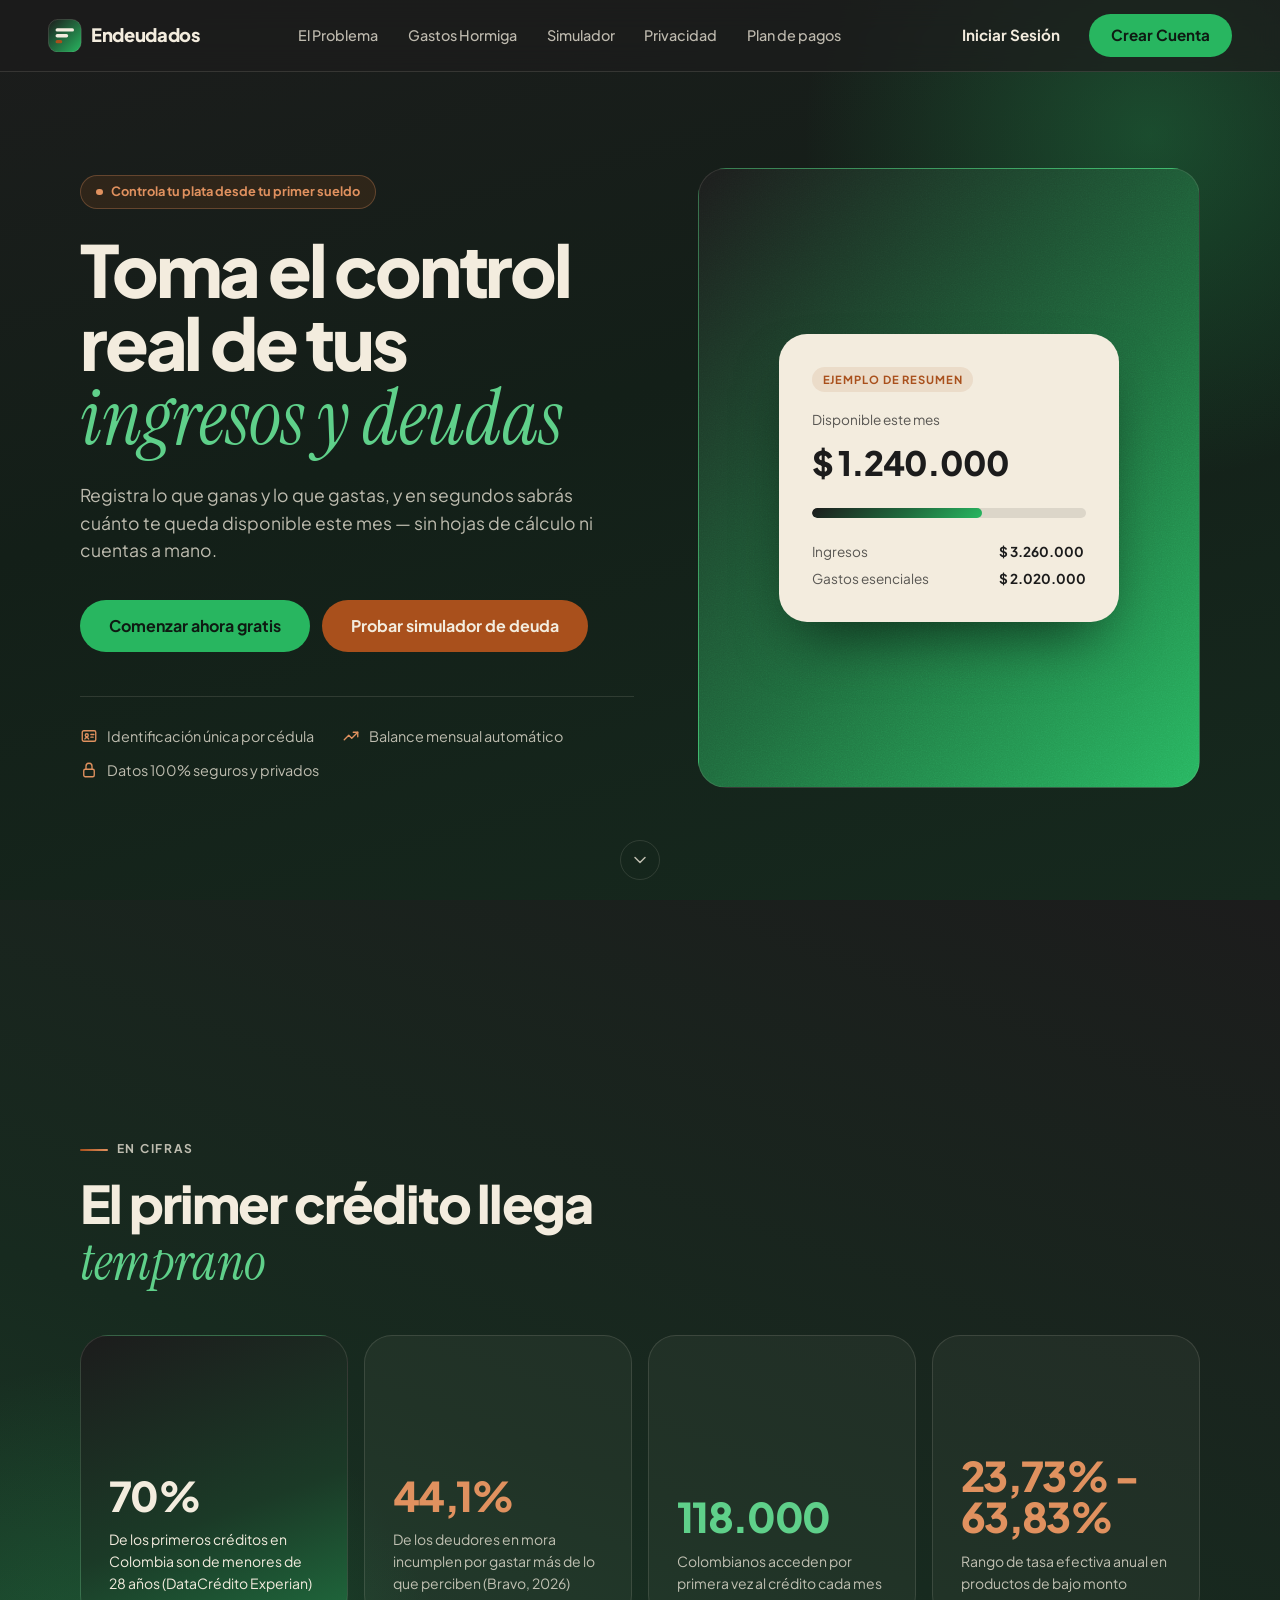
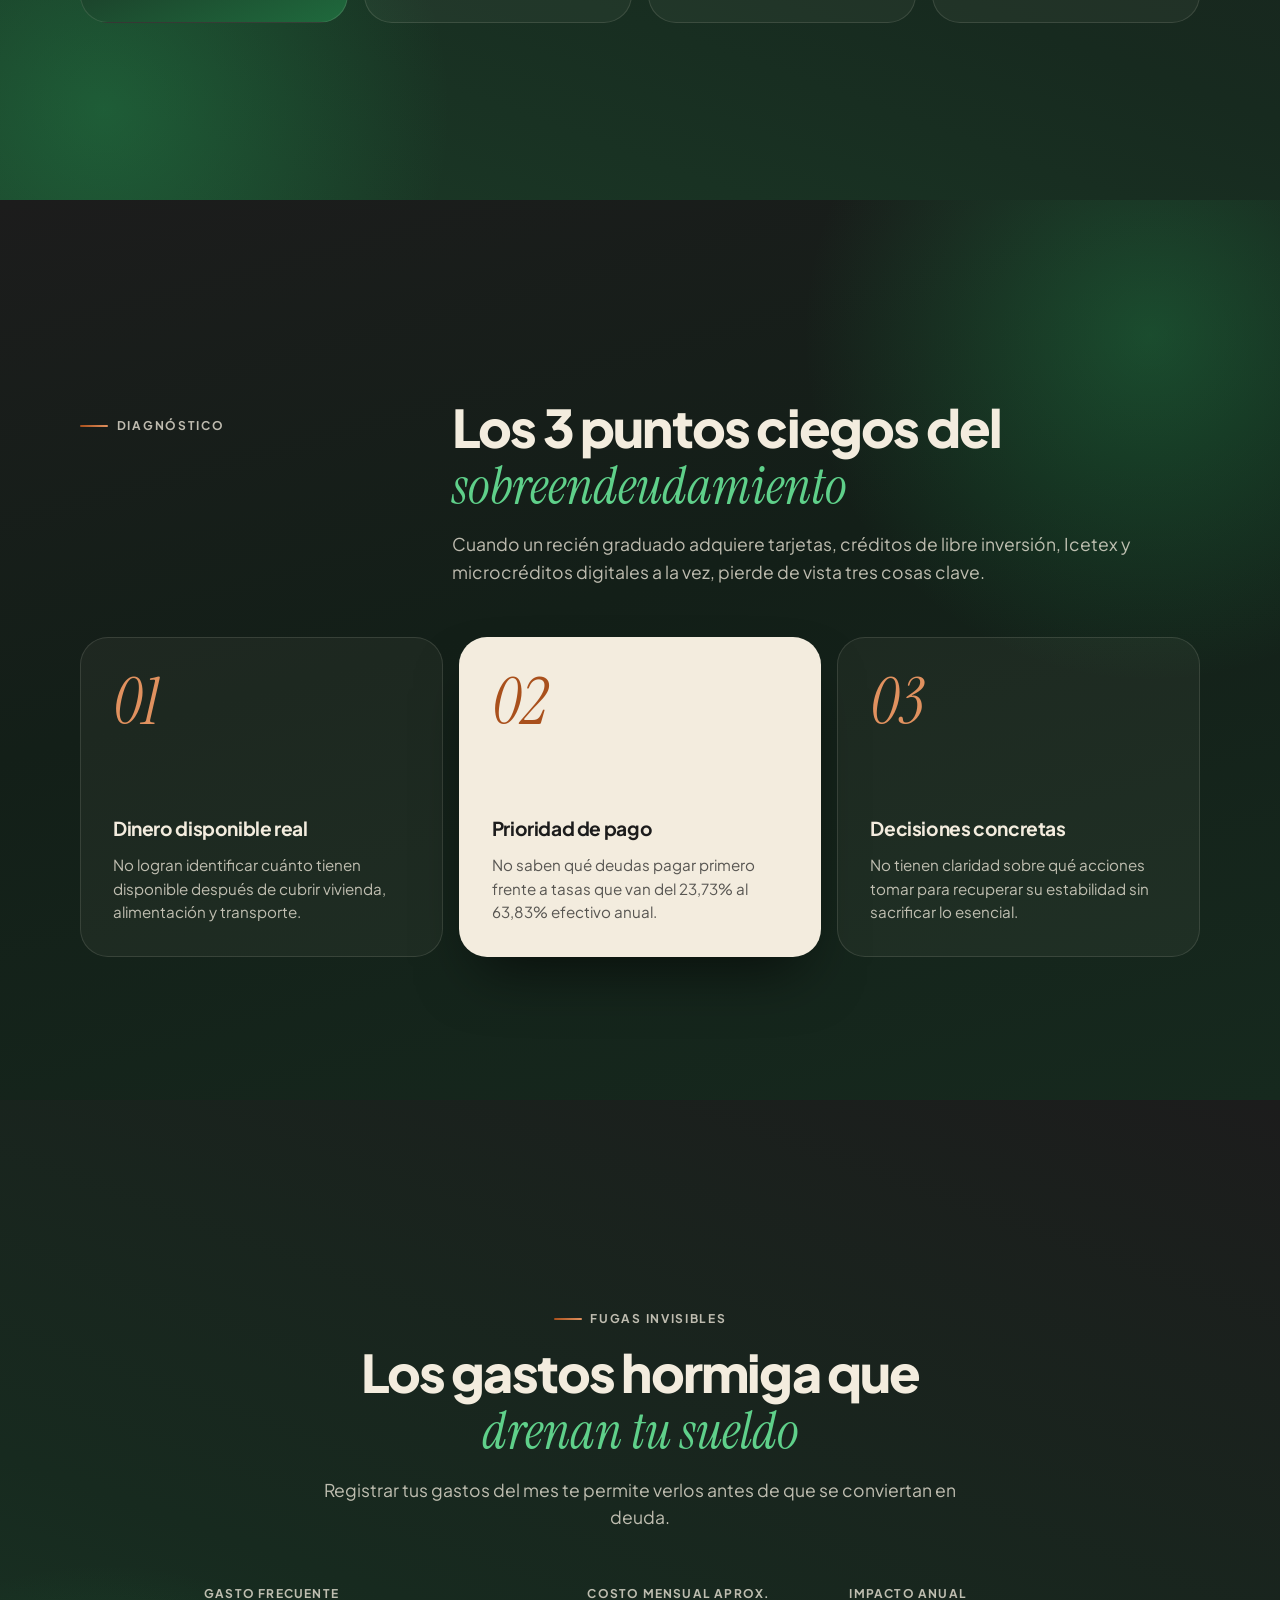
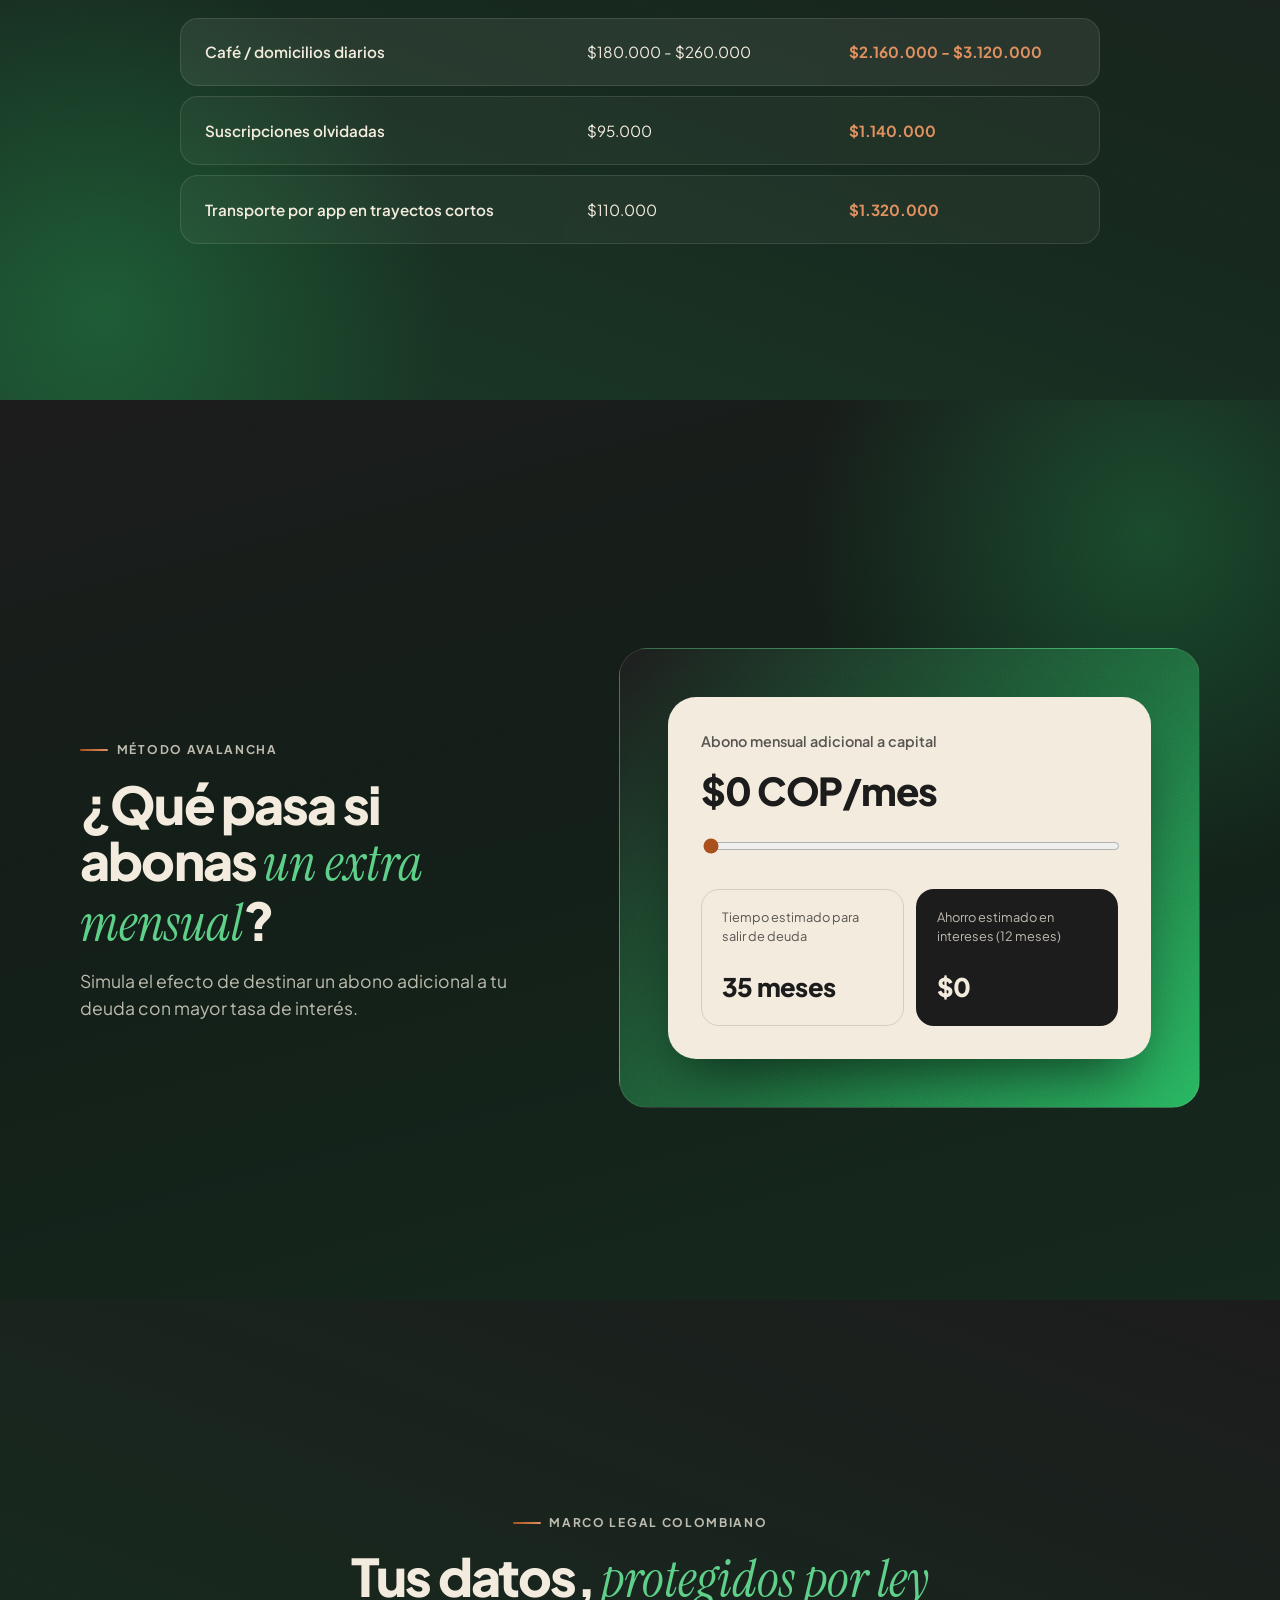
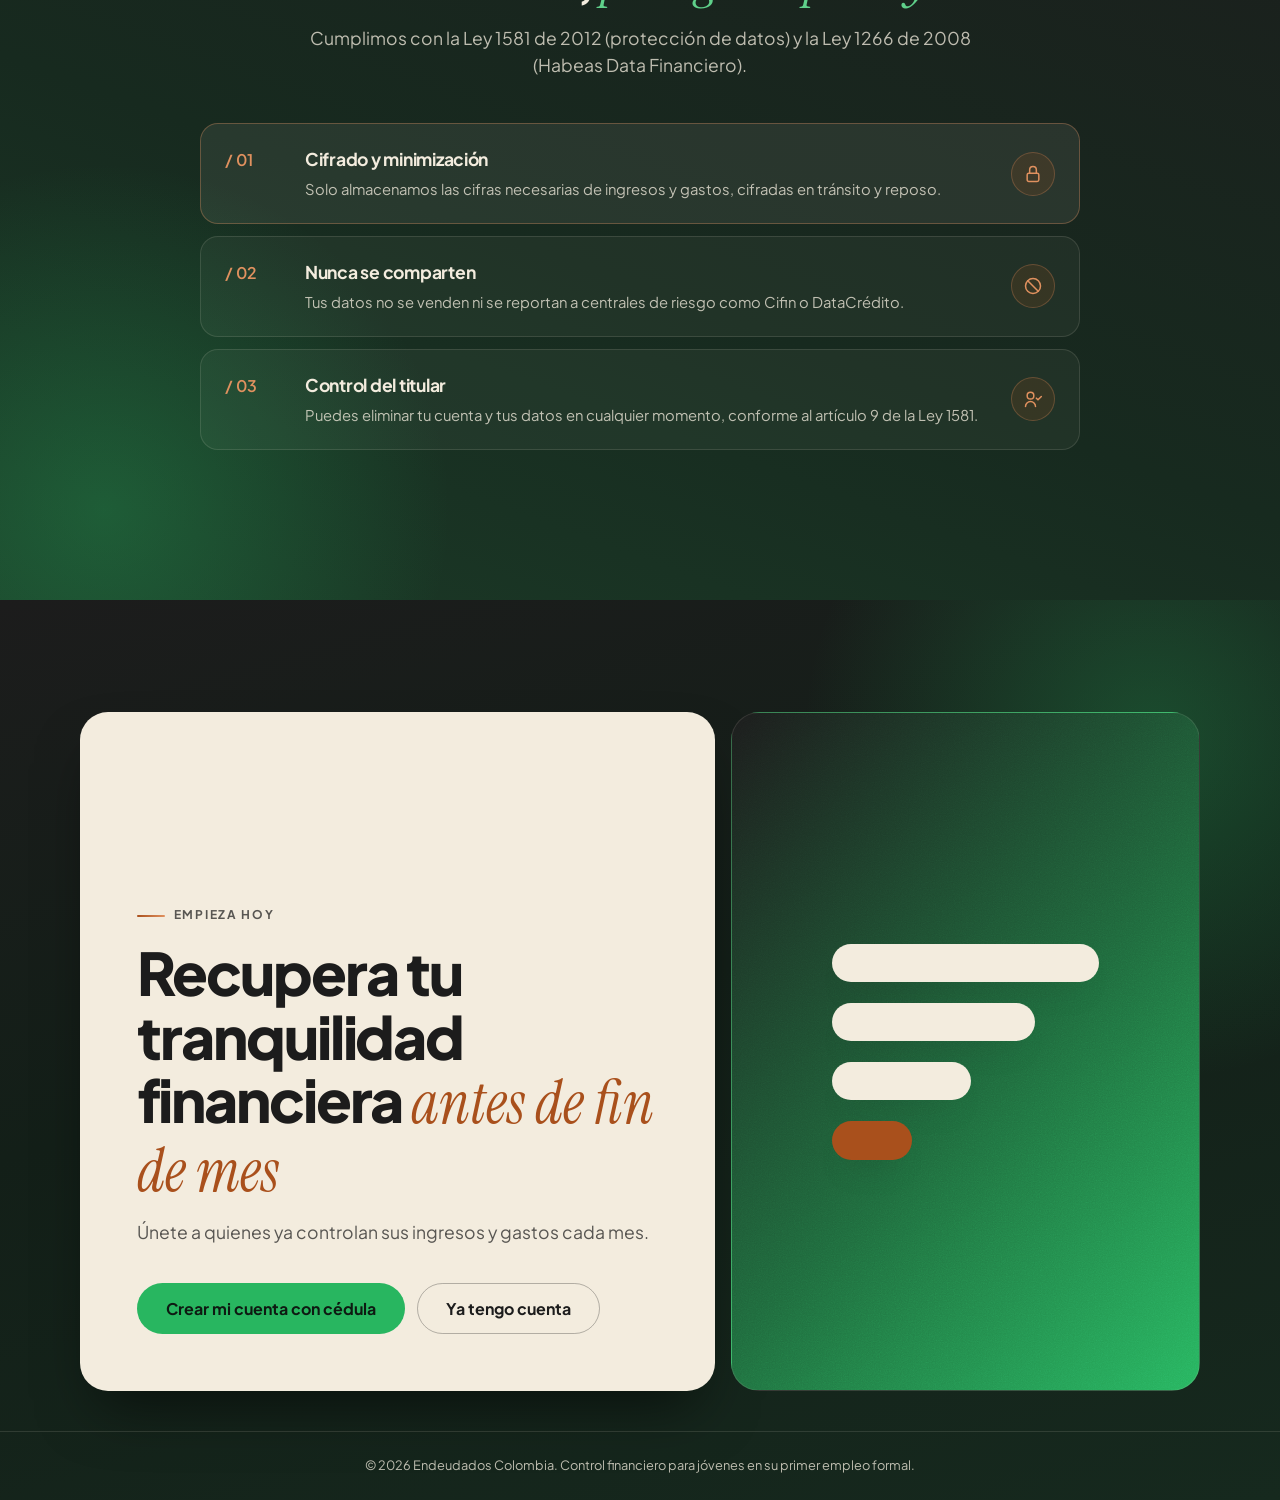
==== commit 96c471ca: "EN-88: calcular cuanto abonar a cada deuda este mes" ====
--- a/index.html
+++ b/index.html
@@ -34,6 +34,7 @@
       <a href="#gastos-hormiga">Gastos Hormiga</a>
       <a href="#simulador">Simulador</a>
       <a href="#seguridad">Privacidad</a>
+      <a href="PlanPagos/plan.html">Plan de pagos</a>
     </nav>
     <div class="nav-buttons">
       <a href="LoginRegistro/loRe.html" class="btn btn-ghost">Iniciar Sesión</a>
--- a/shared/base.css
+++ b/shared/base.css
@@ -214,6 +214,59 @@
   gap: 0.5rem;
 }
 
+/* Pantallas con sesion (Ingresos y Gastos, Plan de pagos). Varios enlaces no
+ * caben en la barra de pantallas chicas: se deja arrastrar en horizontal, sin
+ * barra de scroll visible. */
+.nav-links {
+  overflow-x: auto;
+  scrollbar-width: none;
+}
+
+.nav-links::-webkit-scrollbar {
+  display: none;
+}
+
+.nav-links a {
+  white-space: nowrap;
+}
+
+@media (max-width: 480px) {
+  .logo-texto {
+    display: none;
+  }
+
+  .nav-links a {
+    padding: 0.45rem 0.55rem;
+  }
+}
+
+/* Usuario de la sesion */
+.chip-usuario {
+  display: inline-flex;
+  align-items: center;
+  gap: 0.45rem;
+  flex-shrink: 0;
+  padding: 0.4rem 0.9rem 0.4rem 0.7rem;
+  font-size: 0.85rem;
+  font-weight: 600;
+  color: var(--marfil-suave);
+  background: var(--superficie-fuerte);
+  border: 1px solid var(--borde);
+  border-radius: 999px;
+}
+
+.chip-usuario .icono {
+  width: 1.05rem;
+  height: 1.05rem;
+  color: var(--terracota-claro);
+}
+
+@media (max-width: 899px) {
+  .chip-usuario {
+    display: none;
+  }
+}
+
 /* ---------------------------------------------------------------------------
  * Secciones de pantalla completa
  *
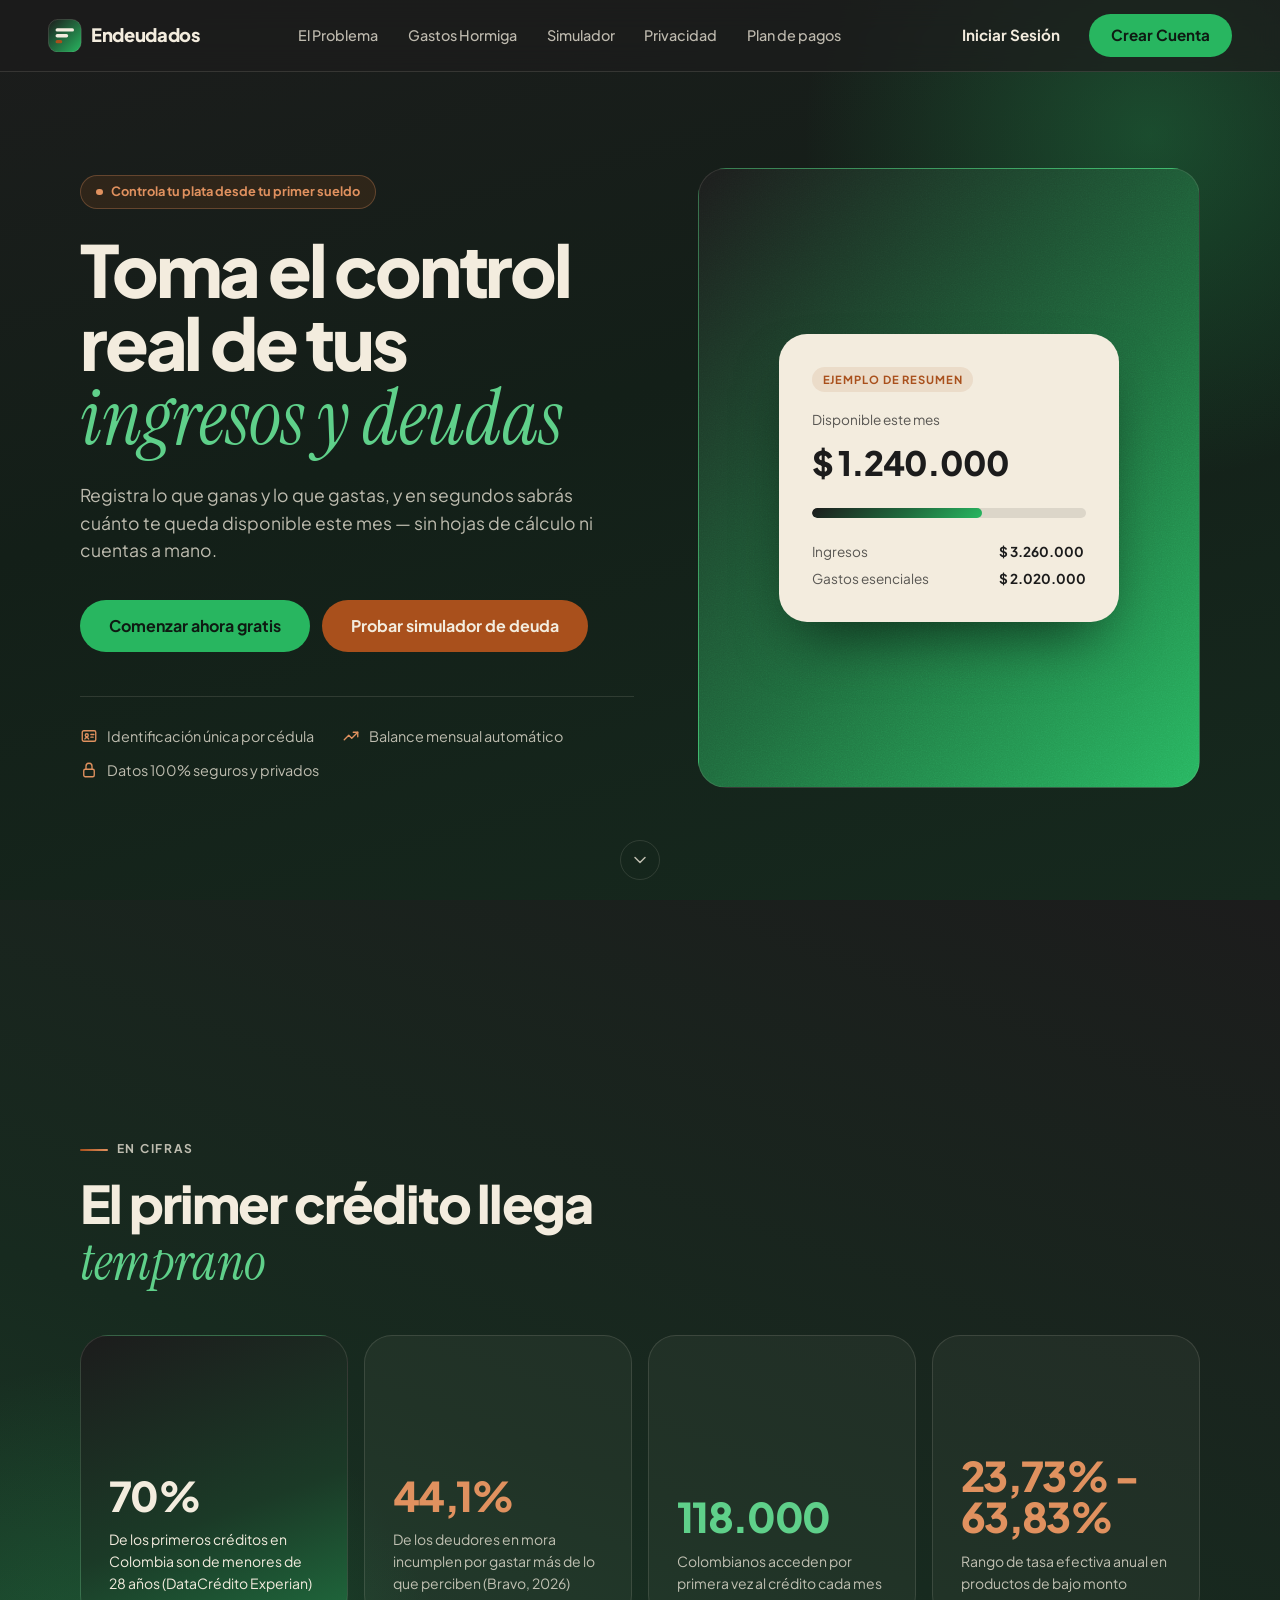
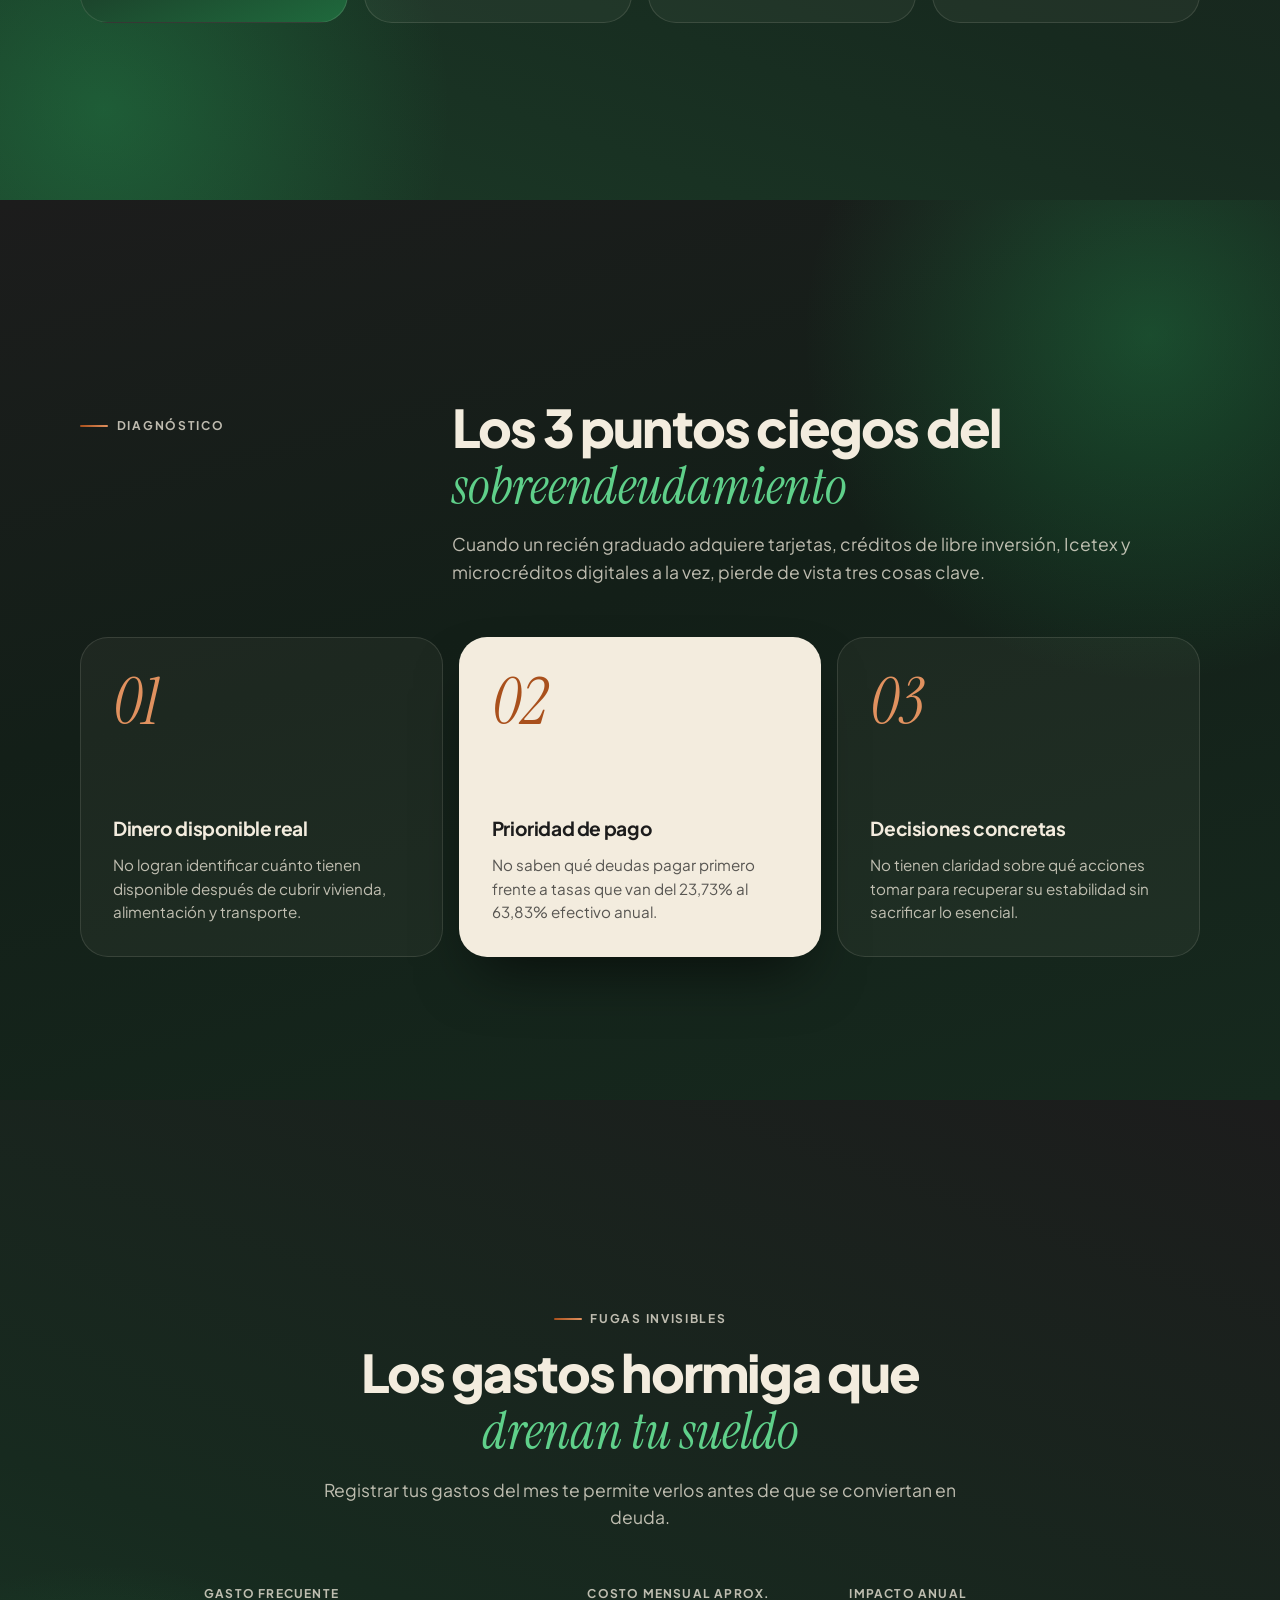
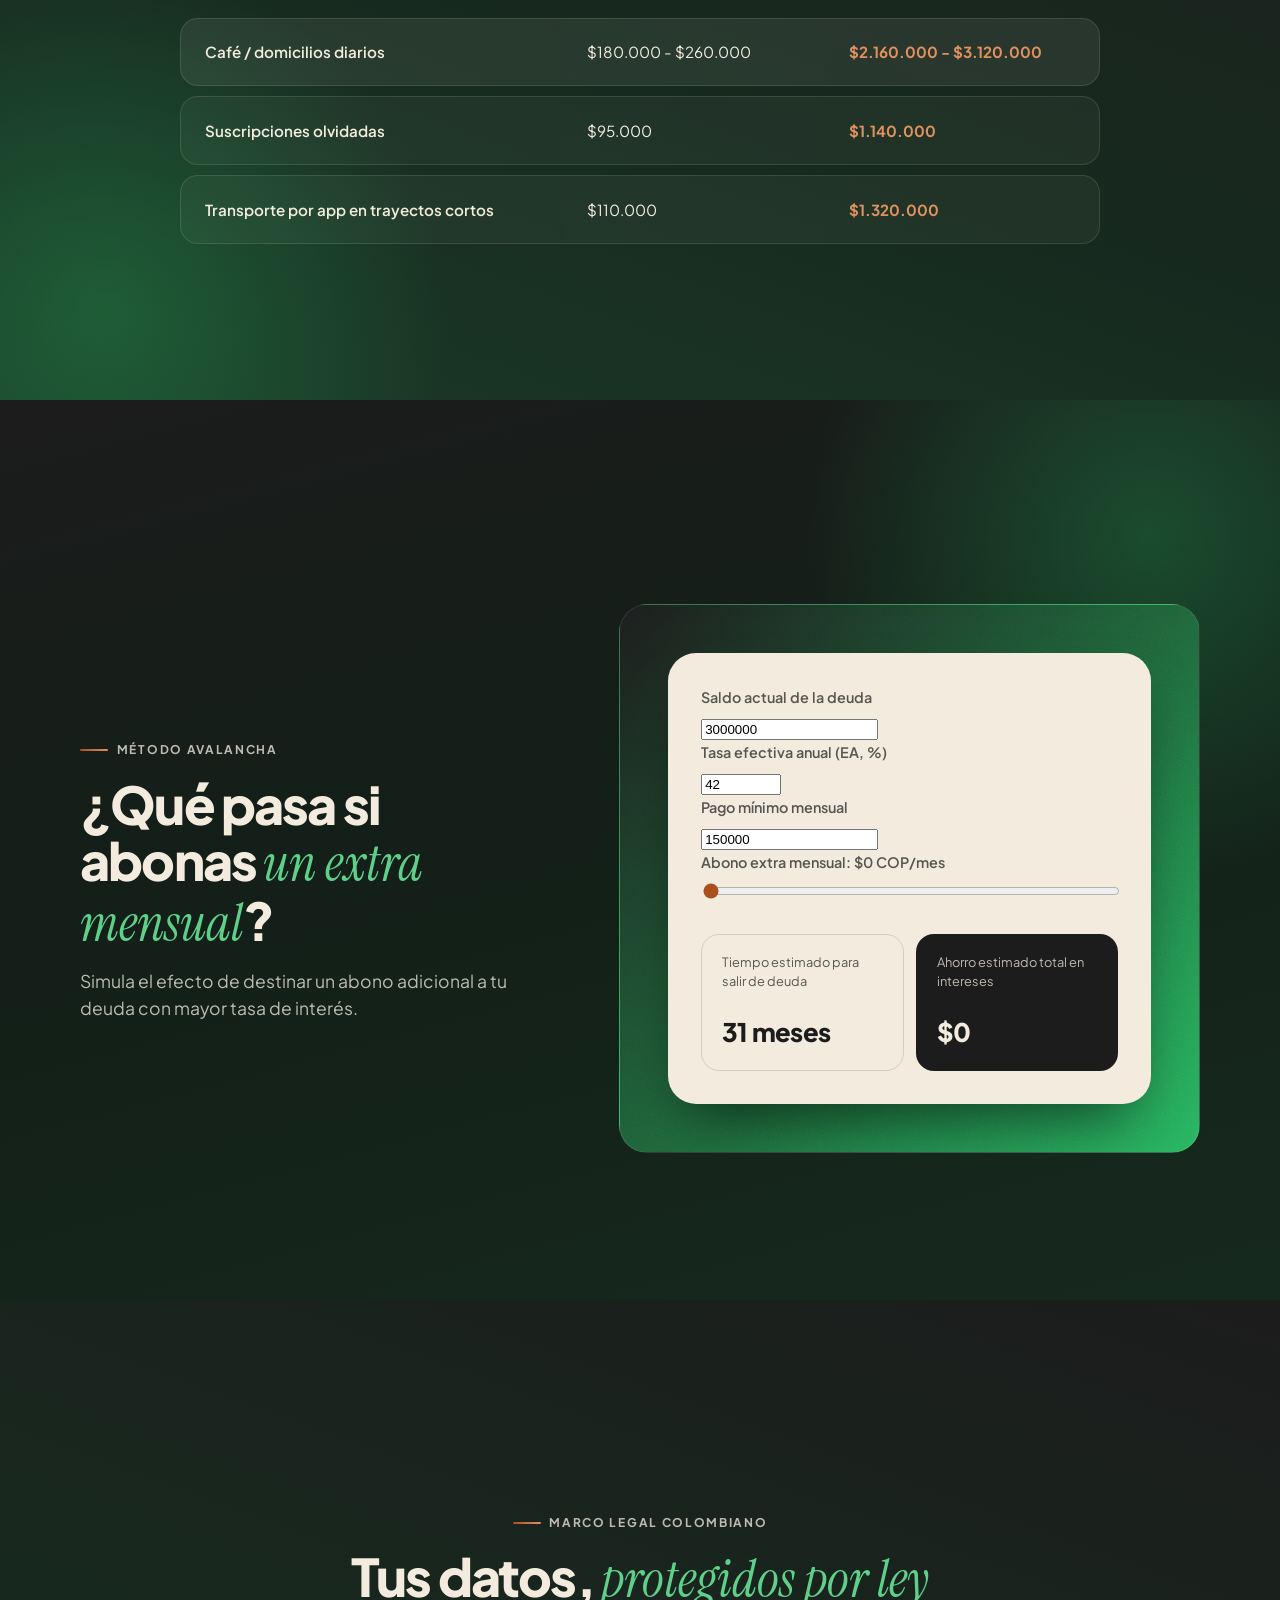
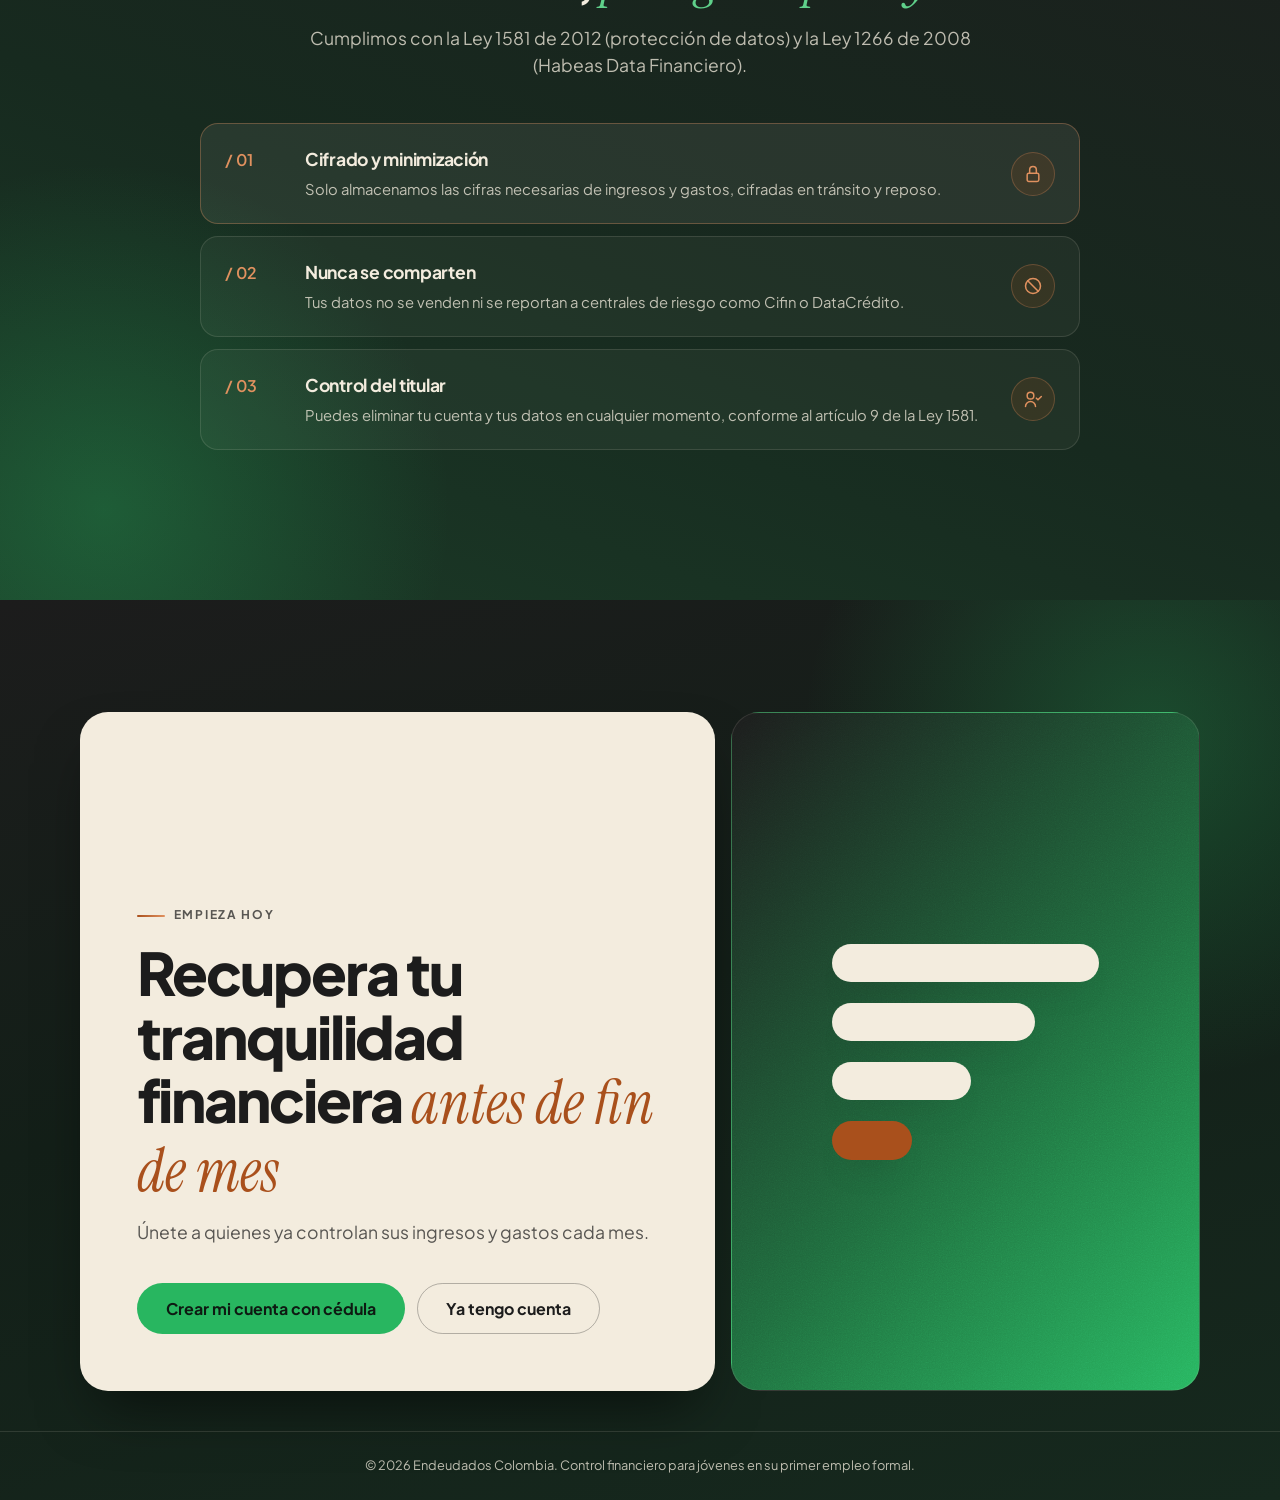
==== commit a6dd59b0: "EN-75, EN-51, EN-28 listos" ====
--- a/index.html
+++ b/index.html
@@ -1,15 +1,18 @@
 <!DOCTYPE html>
 <html lang="es" class="snap-secciones">
+
 <head>
   <meta charset="UTF-8">
   <meta name="viewport" content="width=device-width, initial-scale=1.0">
   <title>Endeudados - Control de Finanzas Personales</title>
   <link rel="preconnect" href="https://fonts.googleapis.com">
   <link rel="preconnect" href="https://fonts.gstatic.com" crossorigin>
-  <link rel="stylesheet" href="https://fonts.googleapis.com/css2?family=Instrument+Serif:ital@0;1&family=Plus+Jakarta+Sans:wght@400;500;600;700;800&display=swap">
+  <link rel="stylesheet"
+    href="https://fonts.googleapis.com/css2?family=Instrument+Serif:ital@0;1&family=Plus+Jakarta+Sans:wght@400;500;600;700;800&display=swap">
   <link rel="stylesheet" href="shared/base.css">
   <link rel="stylesheet" href="index.css">
 </head>
+
 <body>
 
   <!-- Barra de navegación superior -->
@@ -22,7 +25,8 @@
             <stop offset="1" stop-color="#28B660" />
           </linearGradient>
         </defs>
-        <rect x="0.5" y="0.5" width="39" height="39" rx="11.5" fill="url(#logo-degradado)" stroke="#F3ECDE" stroke-opacity="0.18" />
+        <rect x="0.5" y="0.5" width="39" height="39" rx="11.5" fill="url(#logo-degradado)" stroke="#F3ECDE"
+          stroke-opacity="0.18" />
         <rect x="9" y="11" width="22" height="4" rx="2" fill="#F3ECDE" />
         <rect x="9" y="18" width="15" height="4" rx="2" fill="#F3ECDE" />
         <rect x="9" y="25" width="8" height="4" rx="2" fill="#A9501C" />
@@ -50,7 +54,8 @@
         <div class="hero-content">
           <span class="badge">Controla tu plata desde tu primer sueldo</span>
           <h1 class="hero-titulo">Toma el control real de tus <span class="acento-serif">ingresos y deudas</span></h1>
-          <p class="texto-seccion">Registra lo que ganas y lo que gastas, y en segundos sabrás cuánto te queda disponible este mes — sin hojas de cálculo ni cuentas a mano.</p>
+          <p class="texto-seccion">Registra lo que ganas y lo que gastas, y en segundos sabrás cuánto te queda
+            disponible este mes — sin hojas de cálculo ni cuentas a mano.</p>
 
           <div class="hero-actions">
             <a href="LoginRegistro/loRe.html" class="btn btn-primary btn-large">Comenzar ahora gratis</a>
@@ -59,15 +64,27 @@
 
           <ul class="features-preview">
             <li class="feature-item">
-              <svg class="icono" viewBox="0 0 24 24" aria-hidden="true"><rect x="3" y="5" width="18" height="14" rx="2" /><circle cx="9" cy="11" r="2" /><path d="M6.5 16c.6-1.3 1.5-2 2.5-2s1.9.7 2.5 2" /><path d="M14.5 10h4" /><path d="M14.5 13.5h3" /></svg>
+              <svg class="icono" viewBox="0 0 24 24" aria-hidden="true">
+                <rect x="3" y="5" width="18" height="14" rx="2" />
+                <circle cx="9" cy="11" r="2" />
+                <path d="M6.5 16c.6-1.3 1.5-2 2.5-2s1.9.7 2.5 2" />
+                <path d="M14.5 10h4" />
+                <path d="M14.5 13.5h3" />
+              </svg>
               <span>Identificación única por cédula</span>
             </li>
             <li class="feature-item">
-              <svg class="icono" viewBox="0 0 24 24" aria-hidden="true"><path d="m3 17 6-6 4 4 8-8" /><path d="M15 7h6v6" /></svg>
+              <svg class="icono" viewBox="0 0 24 24" aria-hidden="true">
+                <path d="m3 17 6-6 4 4 8-8" />
+                <path d="M15 7h6v6" />
+              </svg>
               <span>Balance mensual automático</span>
             </li>
             <li class="feature-item">
-              <svg class="icono" viewBox="0 0 24 24" aria-hidden="true"><rect x="5" y="11" width="14" height="10" rx="2" /><path d="M8 11V7a4 4 0 0 1 8 0v4" /></svg>
+              <svg class="icono" viewBox="0 0 24 24" aria-hidden="true">
+                <rect x="5" y="11" width="14" height="10" rx="2" />
+                <path d="M8 11V7a4 4 0 0 1 8 0v4" />
+              </svg>
               <span>Datos 100% seguros y privados</span>
             </li>
           </ul>
@@ -88,7 +105,9 @@
         </div>
       </div>
       <a href="#cifras" class="indicador-scroll" aria-label="Ir a la siguiente sección">
-        <svg class="icono" viewBox="0 0 24 24" aria-hidden="true"><path d="m6 9 6 6 6-6" /></svg>
+        <svg class="icono" viewBox="0 0 24 24" aria-hidden="true">
+          <path d="m6 9 6 6 6-6" />
+        </svg>
       </a>
     </section>
 
@@ -102,11 +121,13 @@
         <div class="stats-grid">
           <div class="stat-box panel-texto">
             <span class="stat-num">70%</span>
-            <span class="stat-label">De los primeros créditos en Colombia son de menores de 28 años (DataCrédito Experian)</span>
+            <span class="stat-label">De los primeros créditos en Colombia son de menores de 28 años (DataCrédito
+              Experian)</span>
           </div>
           <div class="stat-box tarjeta">
             <span class="stat-num terracota">44,1%</span>
-            <span class="stat-label">De los deudores en mora incumplen por gastar más de lo que perciben (Bravo, 2026)</span>
+            <span class="stat-label">De los deudores en mora incumplen por gastar más de lo que perciben (Bravo,
+              2026)</span>
           </div>
           <div class="stat-box tarjeta">
             <span class="stat-num">118.000</span>
@@ -127,7 +148,8 @@
           <span class="eyebrow">Diagnóstico</span>
           <div>
             <h2 class="titulo-seccion">Los 3 puntos ciegos del <span class="acento-serif">sobreendeudamiento</span></h2>
-            <p class="texto-seccion">Cuando un recién graduado adquiere tarjetas, créditos de libre inversión, Icetex y microcréditos digitales a la vez, pierde de vista tres cosas clave.</p>
+            <p class="texto-seccion">Cuando un recién graduado adquiere tarjetas, créditos de libre inversión, Icetex y
+              microcréditos digitales a la vez, pierde de vista tres cosas clave.</p>
           </div>
         </div>
 
@@ -136,7 +158,8 @@
             <span class="card-number">01</span>
             <div>
               <h3>Dinero disponible real</h3>
-              <p>No logran identificar cuánto tienen disponible después de cubrir vivienda, alimentación y transporte.</p>
+              <p>No logran identificar cuánto tienen disponible después de cubrir vivienda, alimentación y transporte.
+              </p>
             </div>
           </div>
           <div class="info-card tarjeta tarjeta-clara">
@@ -150,7 +173,8 @@
             <span class="card-number">03</span>
             <div>
               <h3>Decisiones concretas</h3>
-              <p>No tienen claridad sobre qué acciones tomar para recuperar su estabilidad sin sacrificar lo esencial.</p>
+              <p>No tienen claridad sobre qué acciones tomar para recuperar su estabilidad sin sacrificar lo esencial.
+              </p>
             </div>
           </div>
         </div>
@@ -163,7 +187,8 @@
         <div class="encabezado-seccion">
           <span class="eyebrow">Fugas invisibles</span>
           <h2 class="titulo-seccion">Los gastos hormiga que <span class="acento-serif">drenan tu sueldo</span></h2>
-          <p class="texto-seccion">Registrar tus gastos del mes te permite verlos antes de que se conviertan en deuda.</p>
+          <p class="texto-seccion">Registrar tus gastos del mes te permite verlos antes de que se conviertan en deuda.
+          </p>
         </div>
 
         <div class="table-wrapper">
@@ -203,15 +228,30 @@
         <div class="encabezado-seccion izquierda">
           <span class="eyebrow">Método Avalancha</span>
           <h2 class="titulo-seccion">¿Qué pasa si abonas <span class="acento-serif">un extra mensual</span>?</h2>
-          <p class="texto-seccion">Simula el efecto de destinar un abono adicional a tu deuda con mayor tasa de interés.</p>
+          <p class="texto-seccion">Simula el efecto de destinar un abono adicional a tu deuda con mayor tasa de interés.
+          </p>
         </div>
 
         <div class="panel-visual">
           <div class="simulator-card tarjeta tarjeta-clara">
             <div class="simulator-control">
-              <label for="abono-extra">Abono mensual adicional a capital</label>
-              <span id="abono-valor" class="simulator-value">$0 COP/mes</span>
-              <input type="range" id="abono-extra" min="0" max="400000" step="25000" value="0">
+              <label for="deuda-saldo">Saldo actual de la deuda</label>
+              <input id="deuda-saldo" type="number" min="1" step="1">
+            </div>
+
+            <div class="simulator-control">
+              <label for="deuda-tasa-ea">Tasa efectiva anual (EA, %)</label>
+              <input id="deuda-tasa-ea" type="number" min="0.01" max="300" step="0.01">
+            </div>
+
+            <div class="simulator-control">
+              <label for="deuda-pago-minimo">Pago mínimo mensual</label>
+              <input id="deuda-pago-minimo" type="number" min="0" step="1">
+            </div>
+
+            <div class="simulator-control">
+              <label for="abono-extra">Abono extra mensual: <span id="abono-valor">$0 COP/mes</span></label>
+              <input id="abono-extra" type="range" min="0" max="500000" step="10000" value="0">
             </div>
 
             <div class="simulator-results">
@@ -220,7 +260,7 @@
                 <span id="resultado-meses" class="result-value">24 meses</span>
               </div>
               <div class="result-box result-destacado">
-                <span class="result-label">Ahorro estimado en intereses (12 meses)</span>
+                <span class="result-label">Ahorro estimado total en intereses</span>
                 <span id="resultado-ahorro" class="result-value">$0</span>
               </div>
             </div>
@@ -235,7 +275,8 @@
         <div class="encabezado-seccion">
           <span class="eyebrow">Marco legal colombiano</span>
           <h2 class="titulo-seccion">Tus datos, <span class="acento-serif">protegidos por ley</span></h2>
-          <p class="texto-seccion">Cumplimos con la Ley 1581 de 2012 (protección de datos) y la Ley 1266 de 2008 (Habeas Data Financiero).</p>
+          <p class="texto-seccion">Cumplimos con la Ley 1581 de 2012 (protección de datos) y la Ley 1266 de 2008 (Habeas
+            Data Financiero).</p>
         </div>
 
         <ol class="filas-numeradas">
@@ -245,7 +286,10 @@
               <p>Solo almacenamos las cifras necesarias de ingresos y gastos, cifradas en tránsito y reposo.</p>
             </div>
             <span class="icono-circulo">
-              <svg class="icono" viewBox="0 0 24 24" aria-hidden="true"><rect x="5" y="11" width="14" height="10" rx="2" /><path d="M8 11V7a4 4 0 0 1 8 0v4" /></svg>
+              <svg class="icono" viewBox="0 0 24 24" aria-hidden="true">
+                <rect x="5" y="11" width="14" height="10" rx="2" />
+                <path d="M8 11V7a4 4 0 0 1 8 0v4" />
+              </svg>
             </span>
           </li>
           <li class="fila tarjeta">
@@ -254,7 +298,10 @@
               <p>Tus datos no se venden ni se reportan a centrales de riesgo como Cifin o DataCrédito.</p>
             </div>
             <span class="icono-circulo">
-              <svg class="icono" viewBox="0 0 24 24" aria-hidden="true"><circle cx="12" cy="12" r="9" /><path d="m5.7 5.7 12.6 12.6" /></svg>
+              <svg class="icono" viewBox="0 0 24 24" aria-hidden="true">
+                <circle cx="12" cy="12" r="9" />
+                <path d="m5.7 5.7 12.6 12.6" />
+              </svg>
             </span>
           </li>
           <li class="fila tarjeta">
@@ -263,7 +310,11 @@
               <p>Puedes eliminar tu cuenta y tus datos en cualquier momento, conforme al artículo 9 de la Ley 1581.</p>
             </div>
             <span class="icono-circulo">
-              <svg class="icono" viewBox="0 0 24 24" aria-hidden="true"><circle cx="9" cy="8" r="4" /><path d="M3 21c0-3.3 2.7-6 6-6s6 2.7 6 6" /><path d="m16 11 2 2 4-4" /></svg>
+              <svg class="icono" viewBox="0 0 24 24" aria-hidden="true">
+                <circle cx="9" cy="8" r="4" />
+                <path d="M3 21c0-3.3 2.7-6 6-6s6 2.7 6 6" />
+                <path d="m16 11 2 2 4-4" />
+              </svg>
             </span>
           </li>
         </ol>
@@ -275,7 +326,8 @@
       <div class="contenedor cta-grid">
         <div class="cta-bloque tarjeta tarjeta-clara">
           <span class="eyebrow">Empieza hoy</span>
-          <h2 class="titulo-seccion">Recupera tu tranquilidad financiera <span class="acento-serif">antes de fin de mes</span></h2>
+          <h2 class="titulo-seccion">Recupera tu tranquilidad financiera <span class="acento-serif">antes de fin de
+              mes</span></h2>
           <p class="texto-seccion">Únete a quienes ya controlan sus ingresos y gastos cada mes.</p>
           <div class="hero-actions">
             <a href="LoginRegistro/loRe.html" class="btn btn-primary btn-large">Crear mi cuenta con cédula</a>
@@ -296,7 +348,8 @@
     </section>
 
   </main>
-
+  <script src="IngresosGastos/calculos.js"></script>
   <script src="index.js"></script>
 </body>
-</html>
+
+</html>
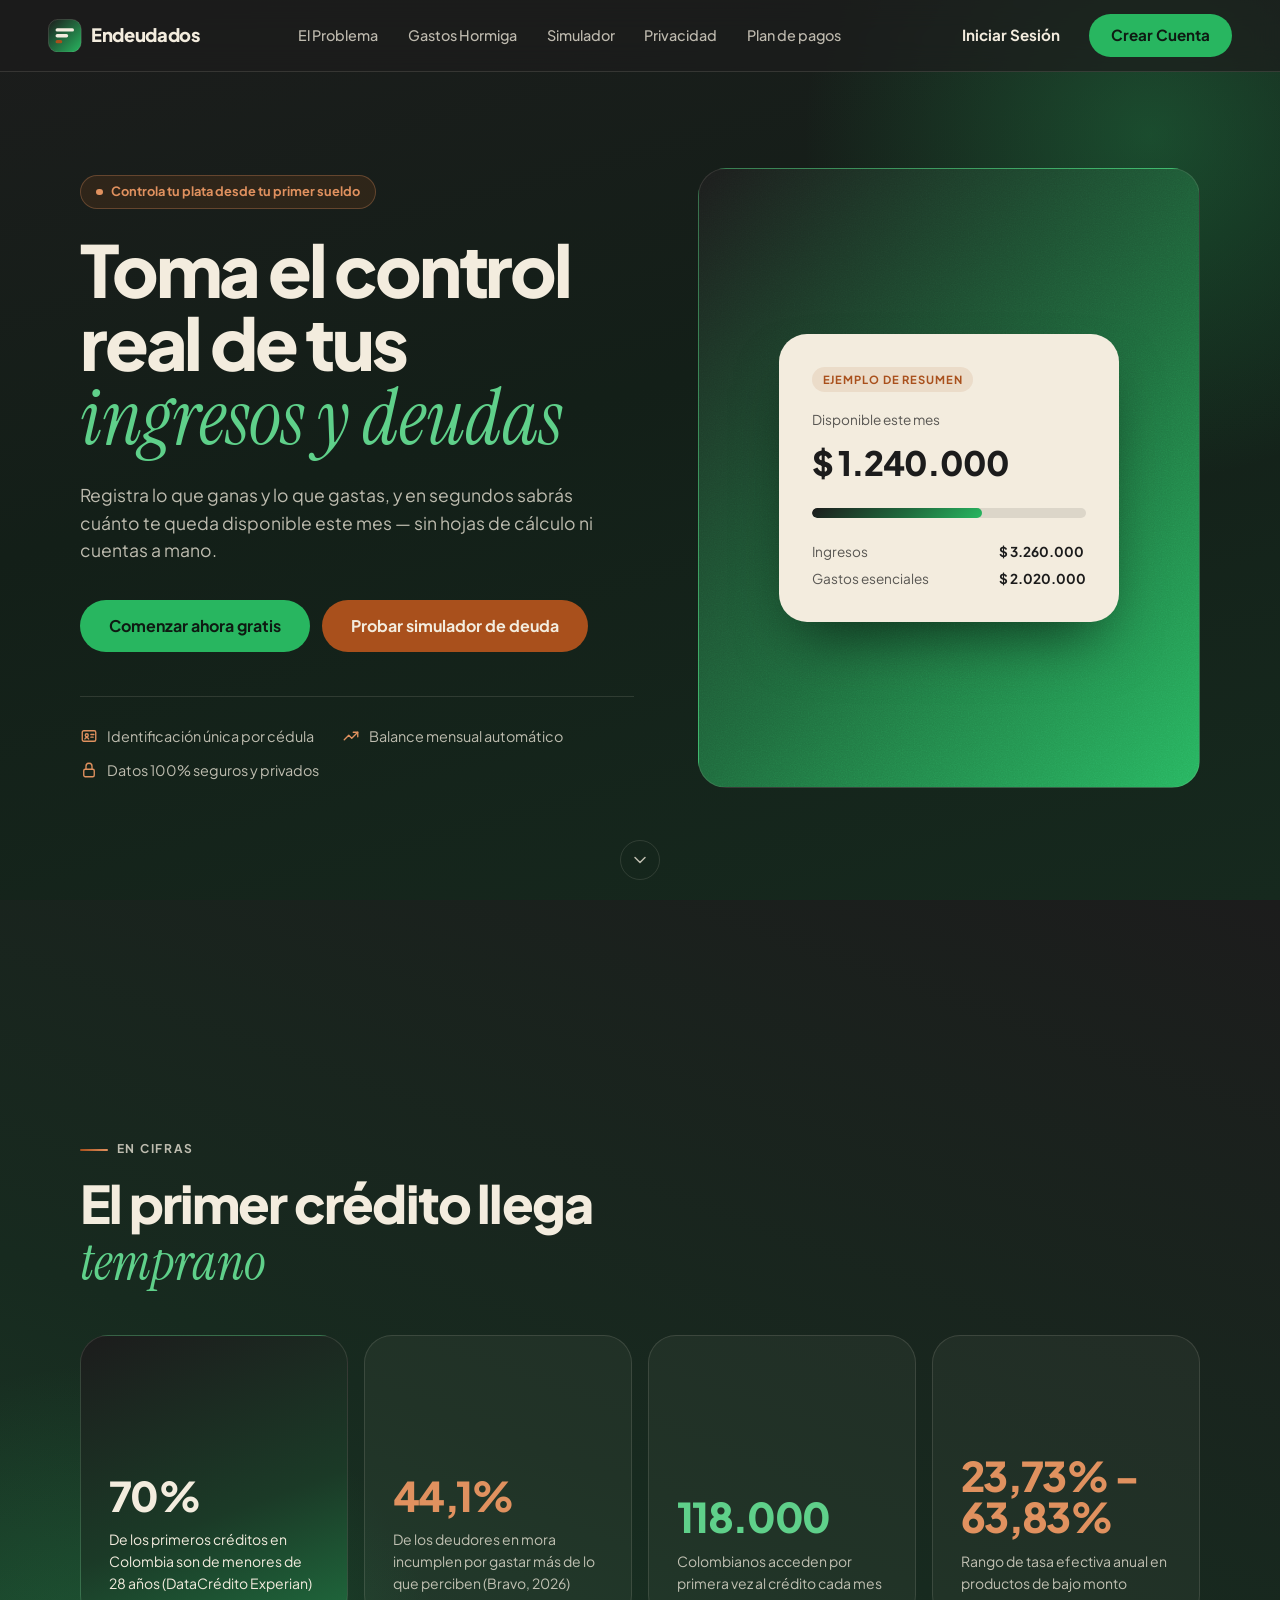
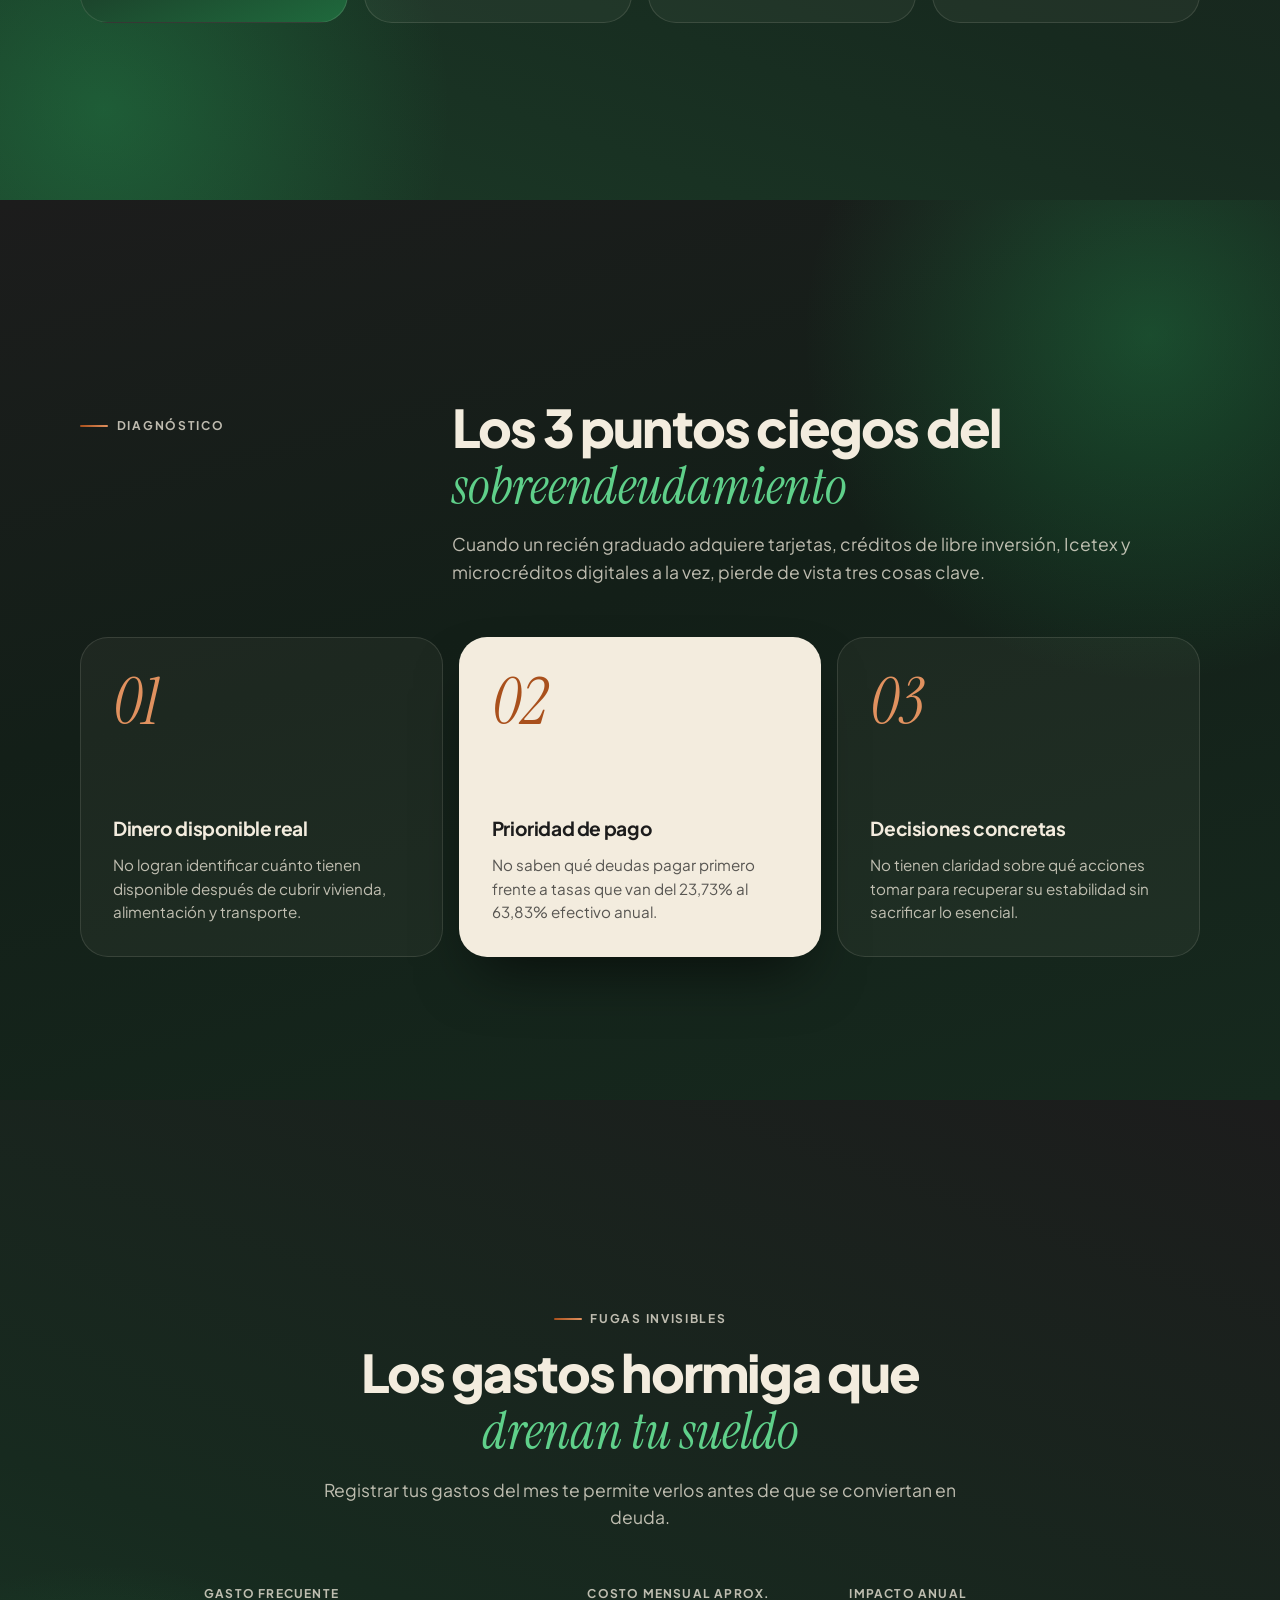
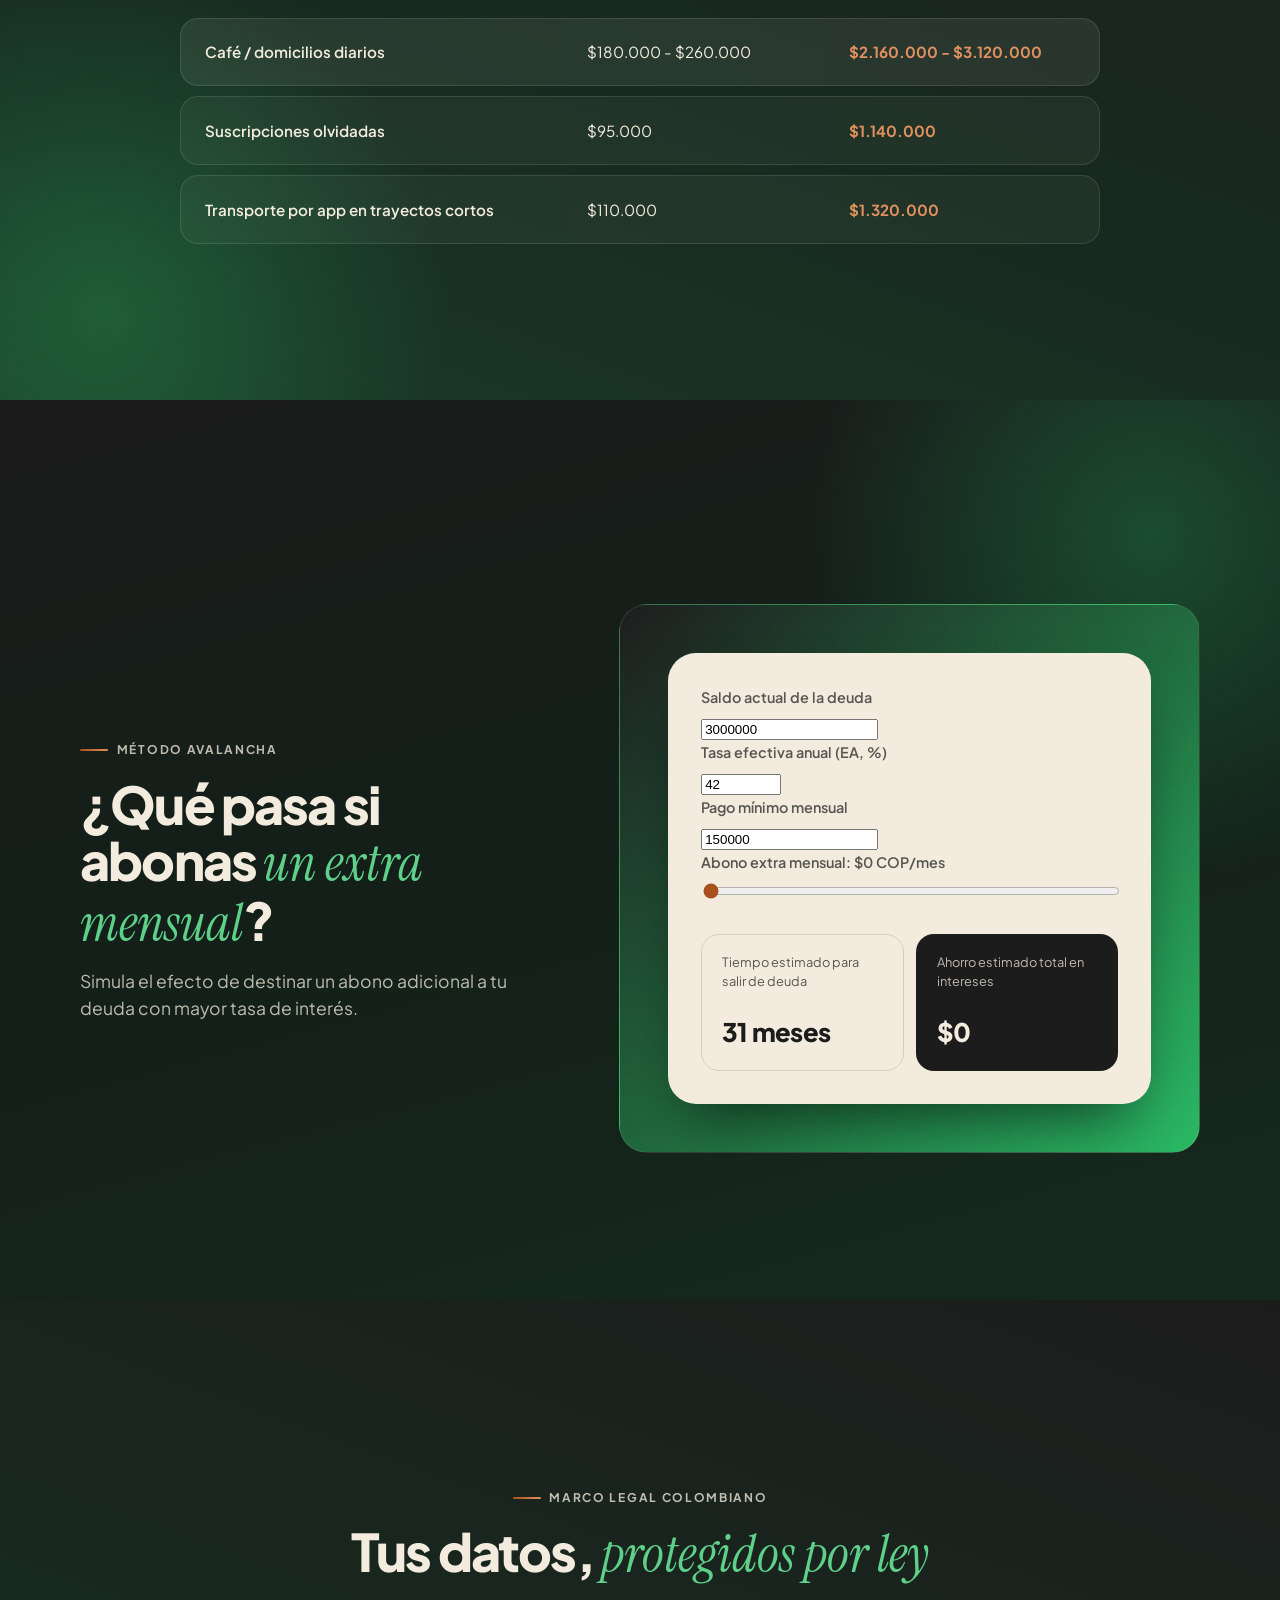
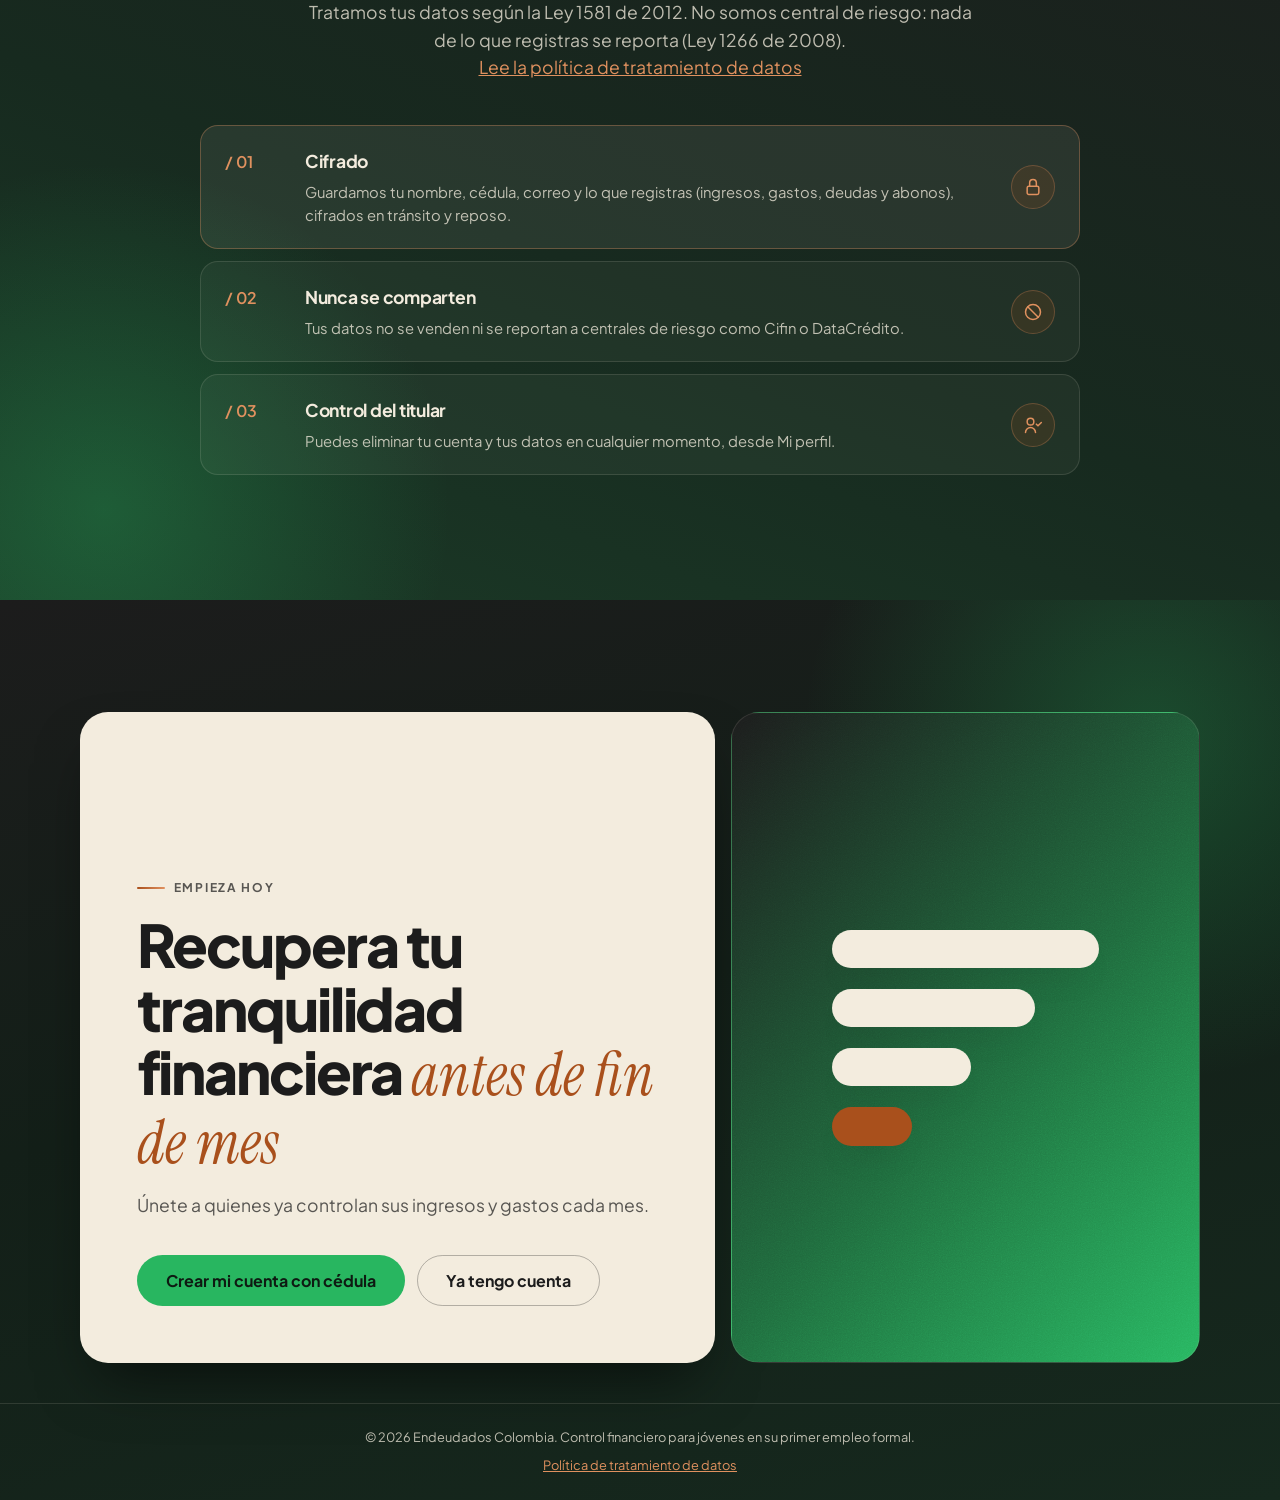
==== commit fcb36fba: "feat(privacidad): politica de tratamiento de datos y autorizacion en el registro (EN-52) Pagina Priv" ====
--- a/index.html
+++ b/index.html
@@ -275,15 +275,16 @@
         <div class="encabezado-seccion">
           <span class="eyebrow">Marco legal colombiano</span>
           <h2 class="titulo-seccion">Tus datos, <span class="acento-serif">protegidos por ley</span></h2>
-          <p class="texto-seccion">Cumplimos con la Ley 1581 de 2012 (protección de datos) y la Ley 1266 de 2008 (Habeas
-            Data Financiero).</p>
+          <p class="texto-seccion">Tratamos tus datos según la Ley 1581 de 2012. No somos central de riesgo: nada de lo
+            que registras se reporta (Ley 1266 de 2008).</p>
+          <p class="texto-seccion"><a href="Privacidad/privacidad.html">Lee la política de tratamiento de datos</a></p>
         </div>
 
         <ol class="filas-numeradas">
           <li class="fila tarjeta">
             <div class="fila-texto">
-              <h3>Cifrado y minimización</h3>
-              <p>Solo almacenamos las cifras necesarias de ingresos y gastos, cifradas en tránsito y reposo.</p>
+              <h3>Cifrado</h3>
+              <p>Guardamos tu nombre, cédula, correo y lo que registras (ingresos, gastos, deudas y abonos), cifrados en tránsito y reposo.</p>
             </div>
             <span class="icono-circulo">
               <svg class="icono" viewBox="0 0 24 24" aria-hidden="true">
@@ -307,7 +308,7 @@
           <li class="fila tarjeta">
             <div class="fila-texto">
               <h3>Control del titular</h3>
-              <p>Puedes eliminar tu cuenta y tus datos en cualquier momento, conforme al artículo 9 de la Ley 1581.</p>
+              <p>Puedes eliminar tu cuenta y tus datos en cualquier momento, desde Mi perfil.</p>
             </div>
             <span class="icono-circulo">
               <svg class="icono" viewBox="0 0 24 24" aria-hidden="true">
@@ -344,6 +345,7 @@
 
       <footer class="footer">
         <p>© 2026 Endeudados Colombia. Control financiero para jóvenes en su primer empleo formal.</p>
+        <p><a href="Privacidad/privacidad.html">Política de tratamiento de datos</a></p>
       </footer>
     </section>
 
--- a/index.css
+++ b/index.css
@@ -666,3 +666,14 @@
   color: var(--marfil-suave);
   border-top: 1px solid var(--borde);
 }
+
+/* Enlaces a la politica de tratamiento de datos (EN-52) */
+#seguridad .texto-seccion a,
+.footer a {
+  color: var(--terracota-claro);
+  text-decoration: underline;
+}
+
+.footer p + p {
+  margin-top: 0.5rem;
+}
